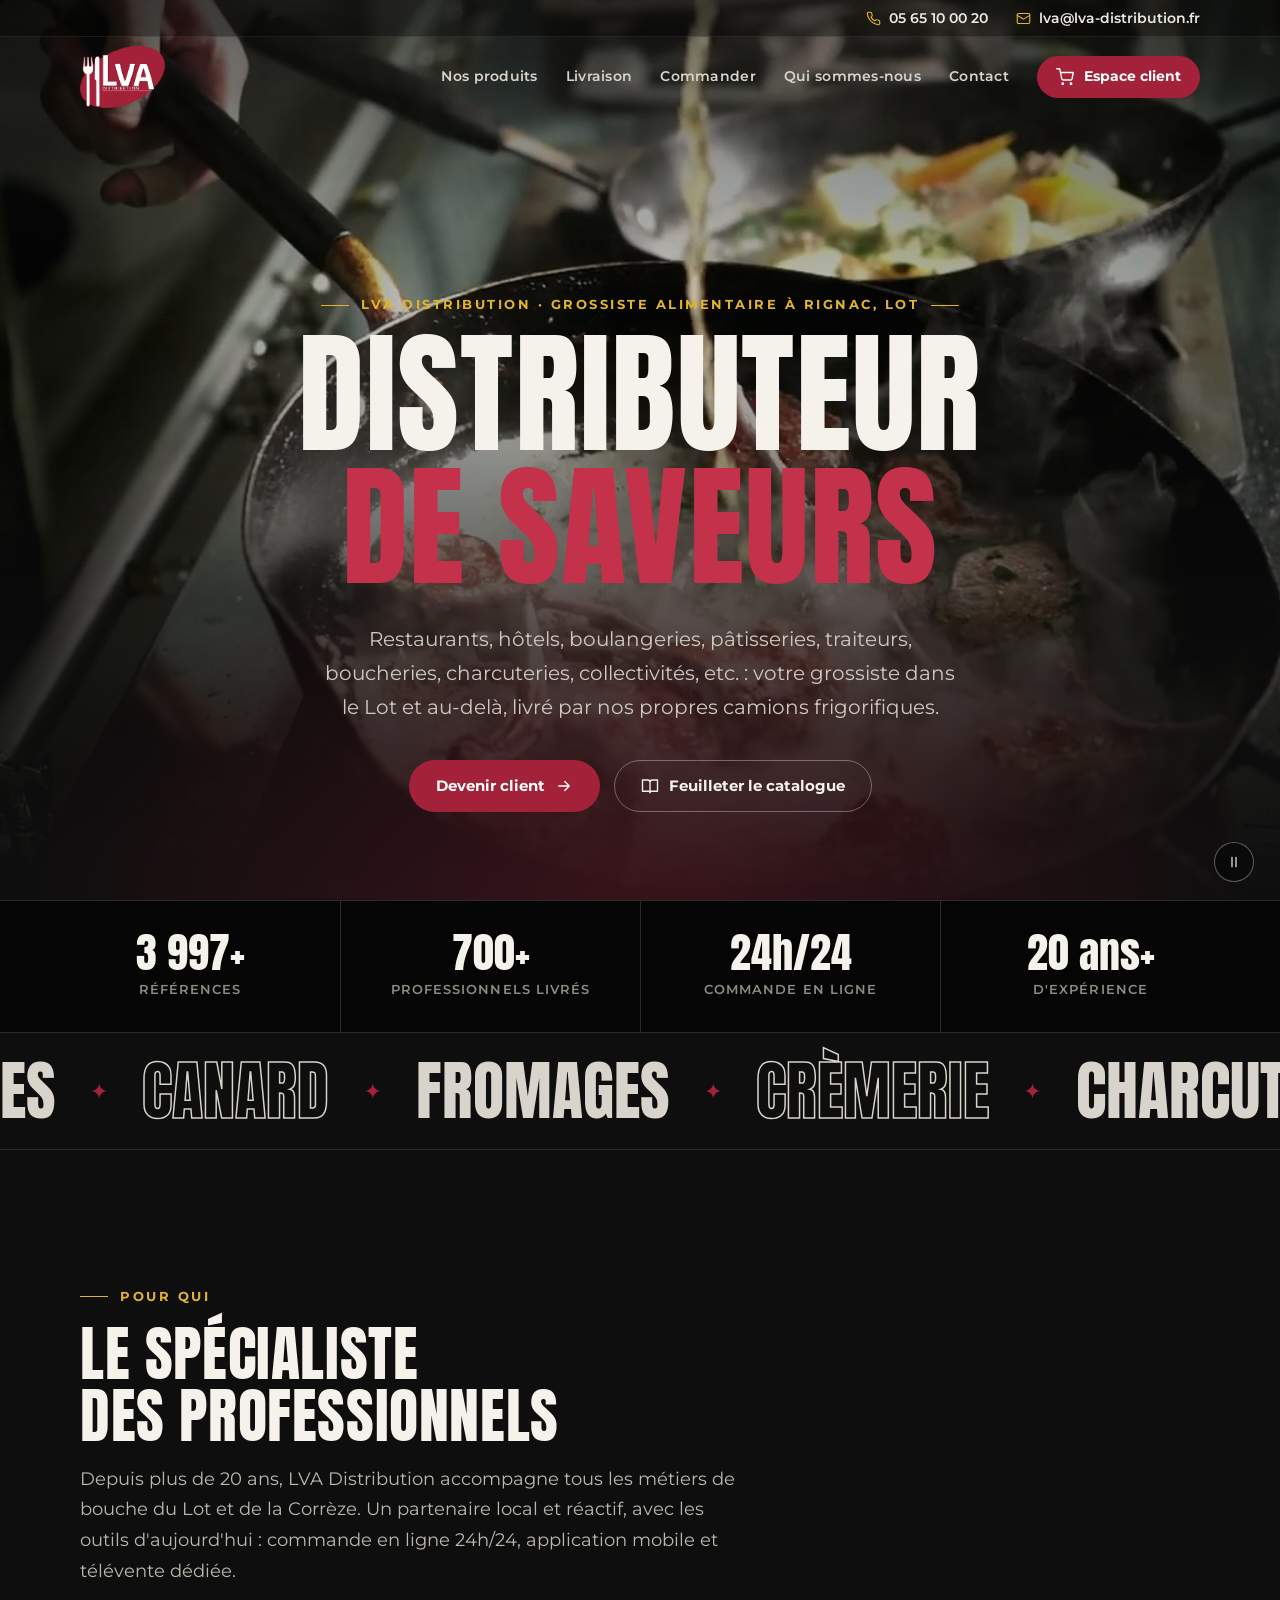
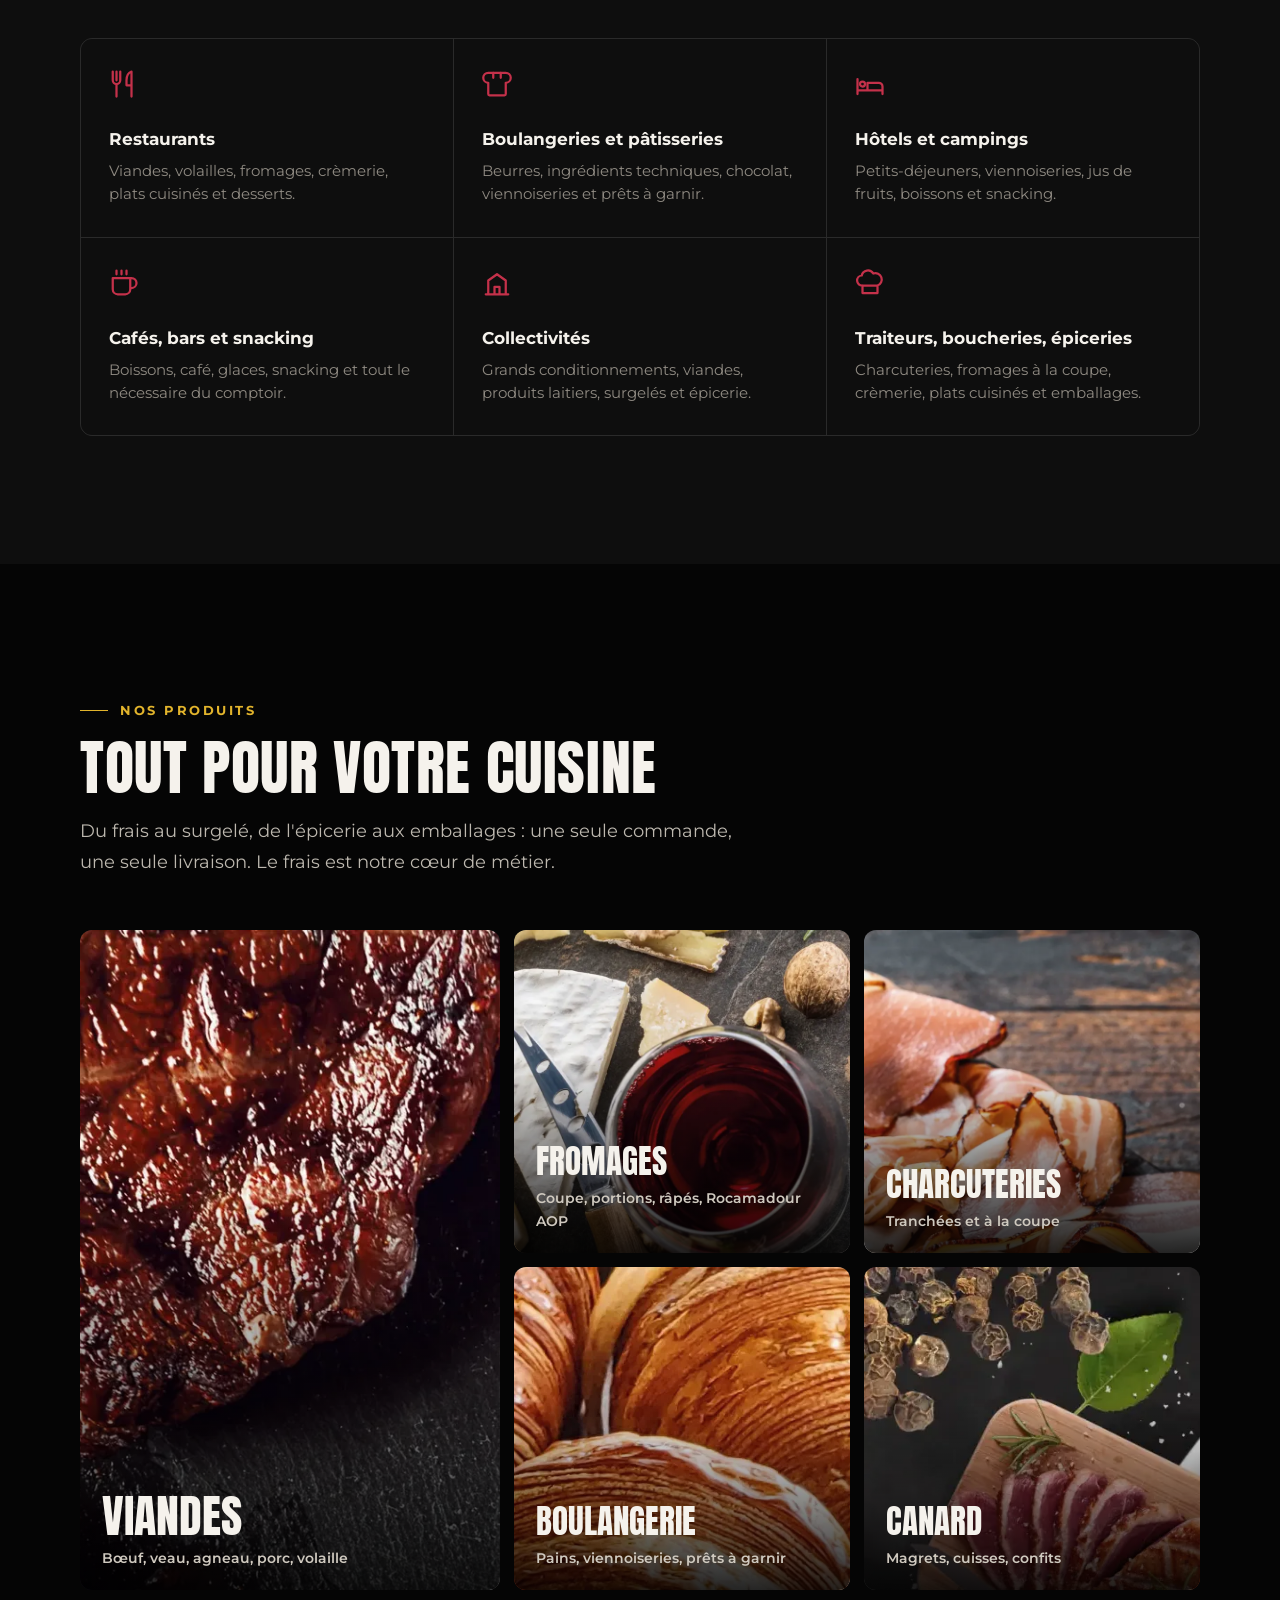
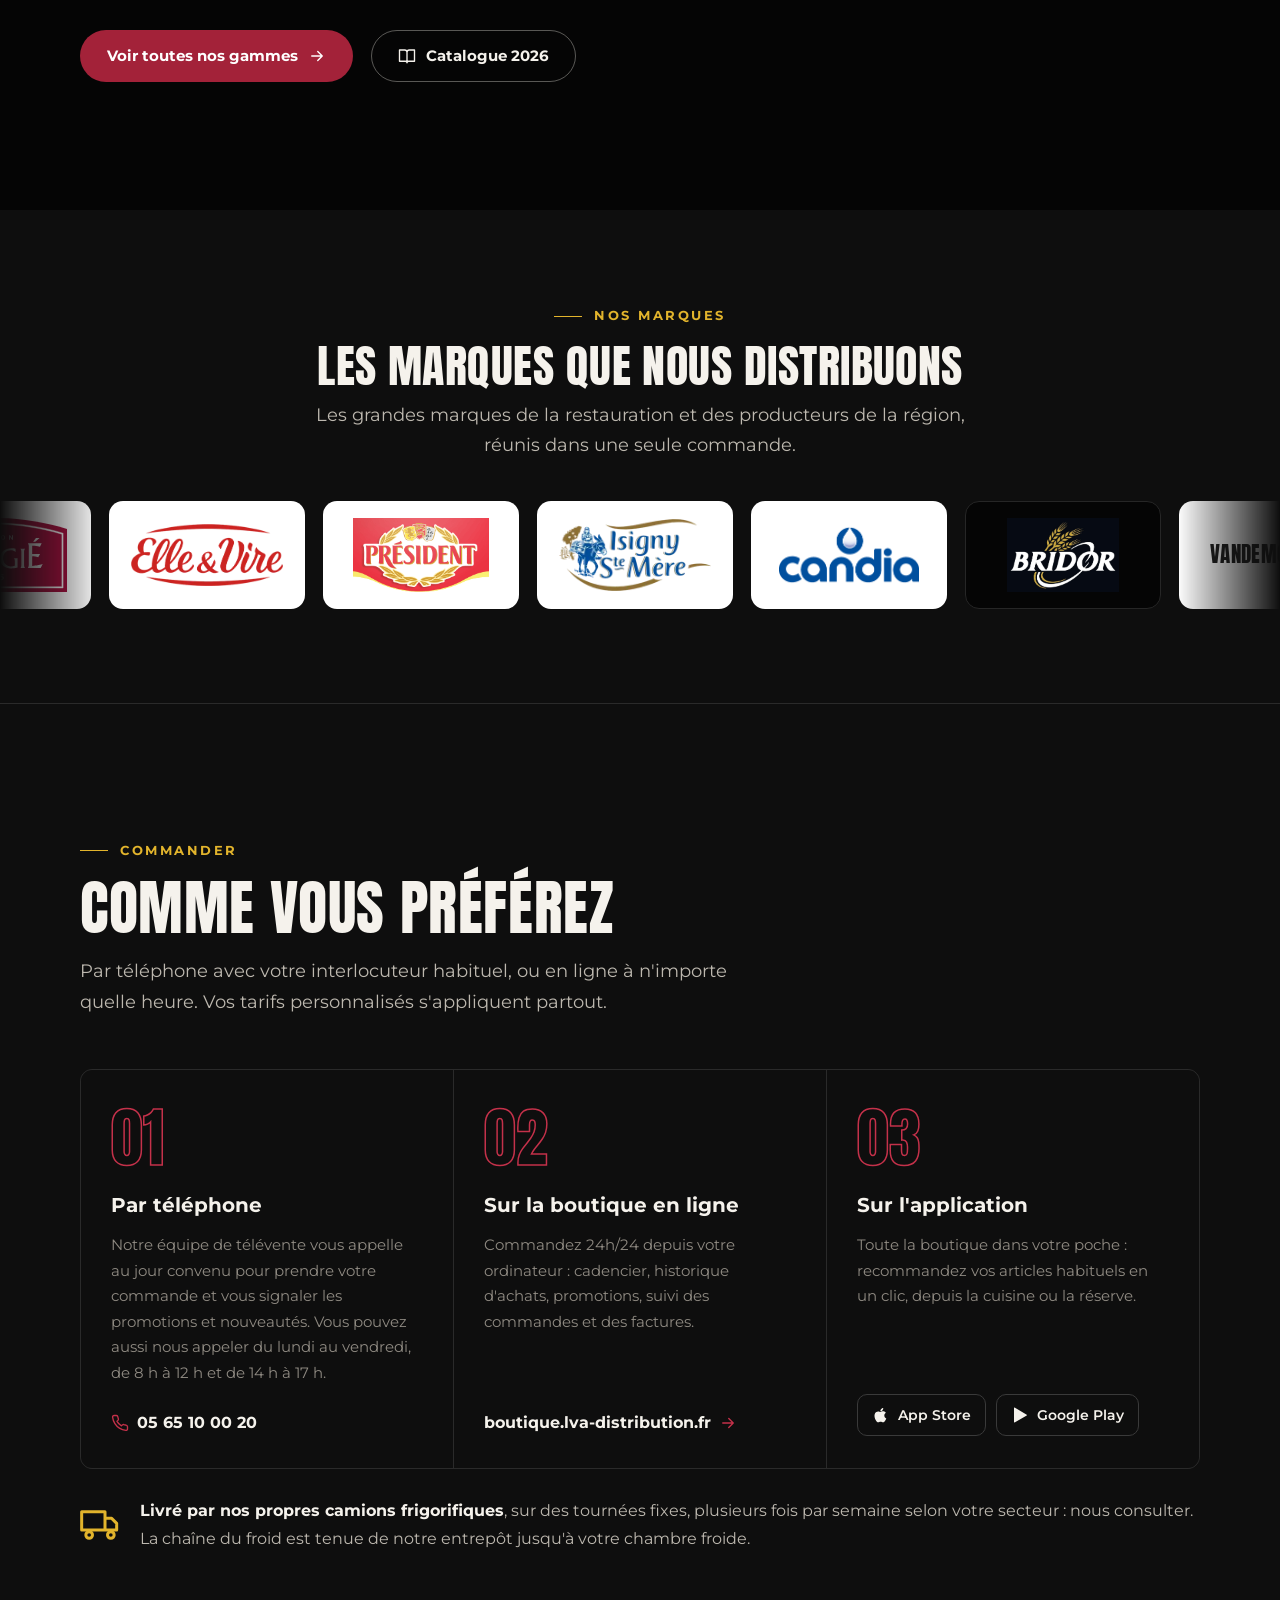
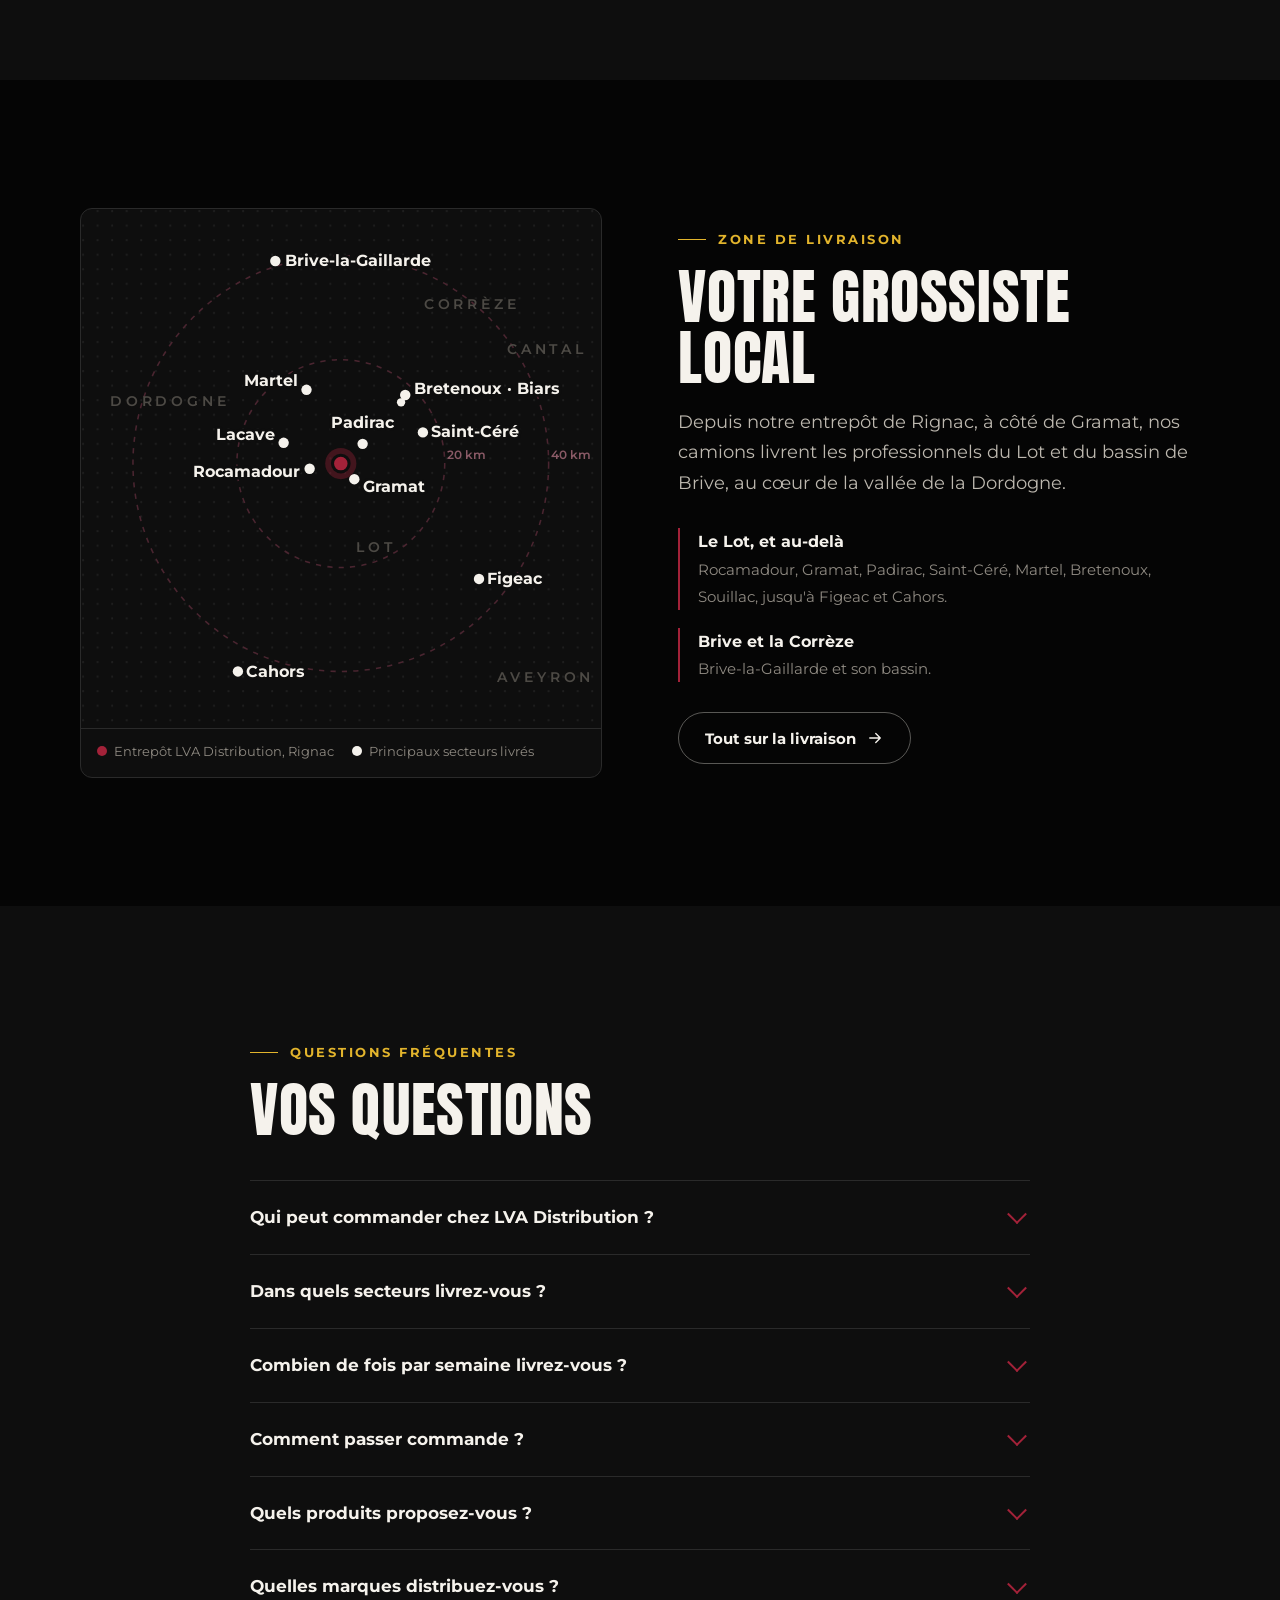
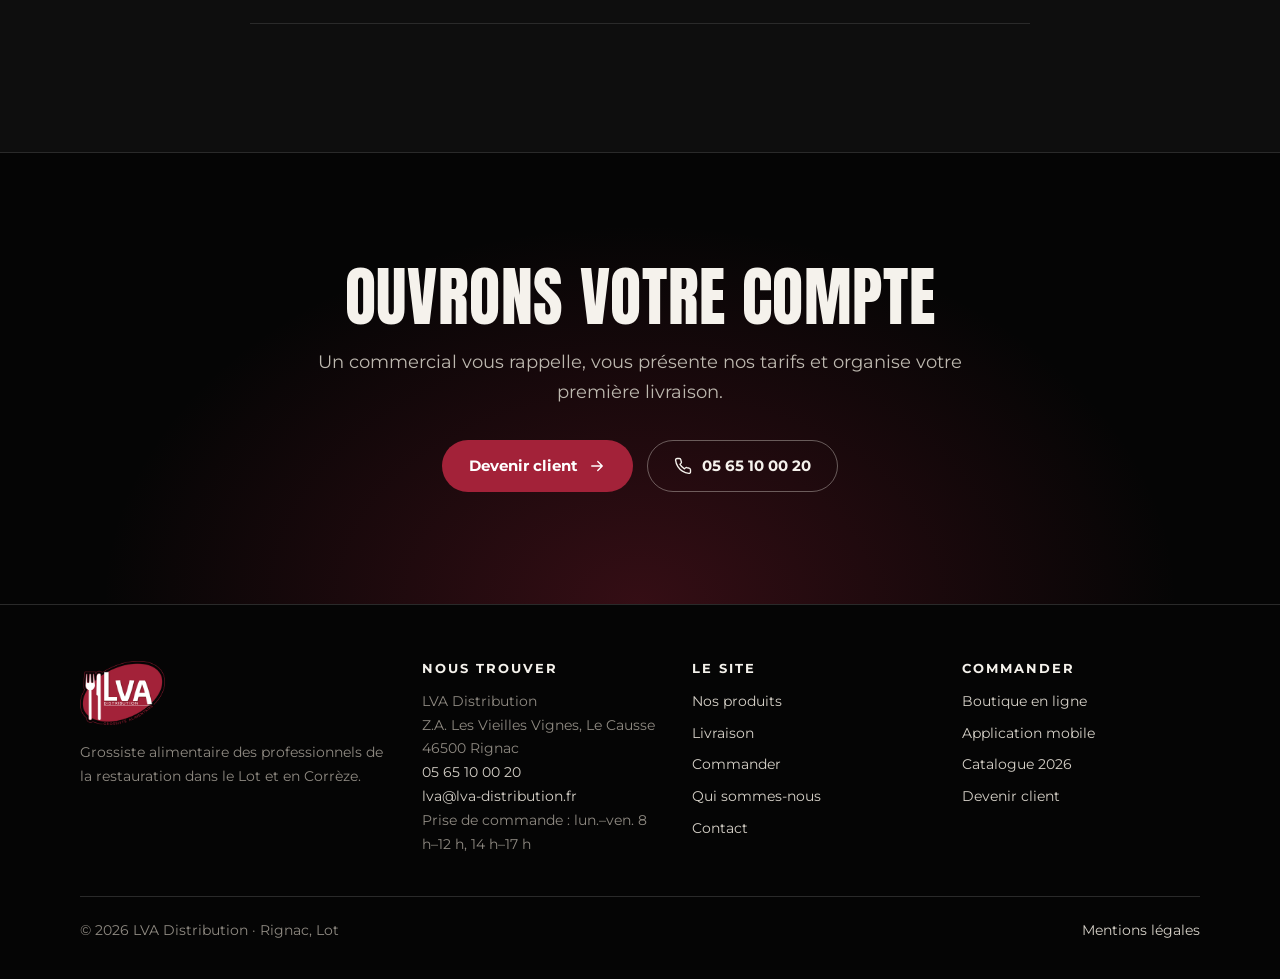
==== docs/index.html @ e6eb5e5c "Photo d'hygiène pour Emballages et hygiène, logo Mallard Ferrière avec le nom écrit - Emballages et " ====
<!doctype html>
<html lang="fr">
<head>
<meta charset="utf-8">
<meta name="viewport" content="width=device-width, initial-scale=1">
<title>LVA Distribution · Grossiste alimentaire Lot et Corrèze</title>
<meta name="description" content="Grossiste alimentaire à Rignac (Lot) : plus de 4 000 références en frais, surgelé et épicerie, livrées en camion frigorifique dans le Lot et en Corrèze.">
<link rel="canonical" href="https://www.lva-distribution.fr/">
<meta name="robots" content="index, follow, max-image-preview:large">
<meta name="theme-color" content="#0e0e0e">
<meta name="geo.region" content="FR-46">
<meta name="geo.placename" content="Rignac">
<meta name="geo.position" content="44.808;1.693">
<meta name="ICBM" content="44.808, 1.693">
<meta property="og:type" content="website">
<meta property="og:site_name" content="LVA Distribution">
<meta property="og:locale" content="fr_FR">
<meta property="og:title" content="LVA Distribution · Grossiste alimentaire Lot et Corrèze">
<meta property="og:description" content="Grossiste alimentaire à Rignac (Lot) : plus de 4 000 références en frais, surgelé et épicerie, livrées en camion frigorifique dans le Lot et en Corrèze.">
<meta property="og:url" content="https://www.lva-distribution.fr/">
<meta property="og:image" content="https://www.lva-distribution.fr/assets/img/partage.jpg">
<meta property="og:image:width" content="1200">
<meta property="og:image:height" content="630">
<meta name="twitter:card" content="summary_large_image">
<link rel="icon" href="assets/img/favicon-32.png" sizes="32x32" type="image/png">
<link rel="apple-touch-icon" href="assets/img/apple-touch-icon.png">
<link rel="preload" href="assets/fonts/anton-latin-400-normal.woff2" as="font" type="font/woff2" crossorigin>
<link rel="preload" href="assets/video/hero-cuisine.jpg?v=caba2e98" as="image" fetchpriority="high">
<link rel="stylesheet" href="assets/site.css?v=4ace9c16">
<script>document.documentElement.classList.add('js')</script>
<script type="application/ld+json">{"@context":"https://schema.org","@graph":[{"@type":["WholesaleStore","Organization"],"@id":"https://www.lva-distribution.fr/#entreprise","name":"LVA Distribution","slogan":"Distributeur de saveurs","description":"Grossiste alimentaire pour les professionnels de la restauration et des métiers de bouche dans le Lot et en Corrèze : plus de 4 000 références en frais, surgelé et épicerie, livrées en camions frigorifiques.","url":"https://www.lva-distribution.fr/","logo":"https://www.lva-distribution.fr/assets/img/logo-lva.png","image":"https://www.lva-distribution.fr/assets/img/partage.jpg","telephone":"+33565100020","openingHoursSpecification":[{"@type":"OpeningHoursSpecification","dayOfWeek":["Monday","Tuesday","Wednesday","Thursday","Friday"],"opens":"08:00","closes":"12:00"},{"@type":"OpeningHoursSpecification","dayOfWeek":["Monday","Tuesday","Wednesday","Thursday","Friday"],"opens":"14:00","closes":"17:00"}],"address":{"@type":"PostalAddress","streetAddress":"Z.A. Les Vieilles Vignes, Le Causse","postalCode":"46500","addressLocality":"Rignac","addressRegion":"Occitanie","addressCountry":"FR"},"geo":{"@type":"GeoCoordinates","latitude":44.808,"longitude":1.693},"areaServed":[{"@type":"City","name":"Rocamadour"},{"@type":"City","name":"Gramat"},{"@type":"City","name":"Padirac"},{"@type":"City","name":"Alvignac"},{"@type":"City","name":"Lacave"},{"@type":"City","name":"Martel"},{"@type":"City","name":"Saint-Céré"},{"@type":"City","name":"Bretenoux"},{"@type":"City","name":"Biars-sur-Cère"},{"@type":"City","name":"Souillac"},{"@type":"City","name":"Figeac"},{"@type":"City","name":"Cahors"},{"@type":"City","name":"Brive-la-Gaillarde"},{"@type":"AdministrativeArea","name":"Lot"},{"@type":"AdministrativeArea","name":"Corrèze"}],"knowsAbout":["Viandes et volailles","Canard","Crèmerie et laits","Fromages","Charcuteries","Boulangerie et viennoiserie","Ingrédients boulangerie-pâtisserie","Matériel de cuisine et de pâtisserie","Plats cuisinés","Légumes et accompagnements","Desserts et glaces","Boissons","Épicerie, huiles et confitures","Emballages et hygiène"],"sameAs":["https://apps.apple.com/fr/app/lva-distribution/id6754167450","https://play.google.com/store/apps/details?id=fr.lva.ecommerce"],"potentialAction":{"@type":"OrderAction","target":"https://boutique.lva-distribution.fr/"},"email":"lva@lva-distribution.fr","vatID":"FR62801124116","taxID":"801124116"},{"@type":"WebSite","@id":"https://www.lva-distribution.fr/#site","url":"https://www.lva-distribution.fr/","name":"LVA Distribution","inLanguage":"fr-FR","publisher":{"@id":"https://www.lva-distribution.fr/#entreprise"}},{"@type":"WebPage","@id":"https://www.lva-distribution.fr/#page","url":"https://www.lva-distribution.fr/","name":"LVA Distribution · Grossiste alimentaire Lot et Corrèze","description":"Grossiste alimentaire à Rignac (Lot) : plus de 4 000 références en frais, surgelé et épicerie, livrées en camion frigorifique dans le Lot et en Corrèze.","inLanguage":"fr-FR","isPartOf":{"@id":"https://www.lva-distribution.fr/#site"},"about":{"@id":"https://www.lva-distribution.fr/#entreprise"},"dateModified":"2026-11-16"},{"@type":"FAQPage","mainEntity":[{"@type":"Question","name":"Qui peut commander chez LVA Distribution ?","acceptedAnswer":{"@type":"Answer","text":"Nous travaillons d'abord pour les professionnels : restaurants, boulangeries et pâtisseries, hôtels et campings, cafés et bars, collectivités, traiteurs, boucheries, charcuteries et épiceries. Les particuliers peuvent aussi commander : appelez-nous. L'ouverture d'un compte se fait sur simple demande, par téléphone au 05 65 10 00 20 ou par le formulaire de contact."}},{"@type":"Question","name":"Dans quels secteurs livrez-vous ?","acceptedAnswer":{"@type":"Answer","text":"Nous livrons depuis notre entrepôt de Rignac, à côté de Gramat : le Lot et au-delà (Rocamadour, Gramat, Padirac, Saint-Céré, Martel, Bretenoux, Biars-sur-Cère, Souillac, Figeac, Cahors…), ainsi que Brive-la-Gaillarde et la Corrèze."}},{"@type":"Question","name":"Combien de fois par semaine livrez-vous ?","acceptedAnswer":{"@type":"Answer","text":"Nous livrons plusieurs fois par semaine, en tournées fixes. Les jours de passage dépendent de votre secteur : nous consulter."}},{"@type":"Question","name":"Comment passer commande ?","acceptedAnswer":{"@type":"Answer","text":"Trois possibilités : par téléphone avec notre équipe de télévente, sur la boutique en ligne boutique.lva-distribution.fr (24h/24), ou sur l'application LVA Distribution (iPhone et Android). Vos tarifs personnalisés s'appliquent partout."}},{"@type":"Question","name":"Quels produits proposez-vous ?","acceptedAnswer":{"@type":"Answer","text":"Plus de 4 000 références : viandes et volailles, canard, crèmerie, fromages, charcuterie, boulangerie et viennoiserie, surgelés, épicerie, boissons, emballages et produits d'hygiène, ainsi que le matériel de cuisine et de pâtisserie."}},{"@type":"Question","name":"Quelles marques distribuez-vous ?","acceptedAnswer":{"@type":"Answer","text":"Nous travaillons notamment avec Rougié, Elle & Vire, Président, Isigny Sainte-Mère, Candia, Debic, Bridor, Vandemoortele, Callebaut, Andros, Jean Floc'h et Louis François, ainsi qu'avec Mallard Ferrière pour le matériel et des producteurs régionaux comme le Rocamadour AOP."}}]}]}</script>
</head>
<body>
<svg width="0" height="0" style="position:absolute" aria-hidden="true">
  <symbol id="i-tel" viewBox="0 0 24 24"><path d="M22 16.9v3a2 2 0 0 1-2.2 2 19.8 19.8 0 0 1-8.6-3.1 19.5 19.5 0 0 1-6-6A19.8 19.8 0 0 1 2.1 4.2 2 2 0 0 1 4.1 2h3a2 2 0 0 1 2 1.7c.1.9.4 1.8.7 2.7a2 2 0 0 1-.5 2.1L8 9.8a16 16 0 0 0 6 6l1.3-1.3a2 2 0 0 1 2.1-.4c.9.3 1.8.6 2.7.7a2 2 0 0 1 1.7 2z"/></symbol>
  <symbol id="i-mail" viewBox="0 0 24 24"><rect x="2" y="4" width="20" height="16" rx="2"/><path d="m22 7-10 6L2 7"/></symbol>
  <symbol id="i-lieu" viewBox="0 0 24 24"><path d="M20 10c0 6-8 12-8 12s-8-6-8-12a8 8 0 0 1 16 0z"/><circle cx="12" cy="10" r="3"/></symbol>
  <symbol id="i-panier" viewBox="0 0 24 24"><circle cx="9" cy="21" r="1"/><circle cx="20" cy="21" r="1"/><path d="M1 1h4l2.7 13.4a2 2 0 0 0 2 1.6h9.7a2 2 0 0 0 2-1.6L23 6H6"/></symbol>
  <symbol id="i-fleche" viewBox="0 0 24 24"><path d="M5 12h14M13 6l6 6-6 6"/></symbol>
  <symbol id="i-livre" viewBox="0 0 24 24"><path d="M2 4h7a3 3 0 0 1 3 3v14a2 2 0 0 0-2-2H2zM22 4h-7a3 3 0 0 0-3 3v14a2 2 0 0 1 2-2h8z"/></symbol>
  <symbol id="i-camion" viewBox="0 0 24 24"><path d="M1 4h14v11H1zM15 8h4l3 3v4h-7z"/><circle cx="5.5" cy="18" r="2"/><circle cx="18.5" cy="18" r="2"/></symbol>
  <symbol id="i-menu" viewBox="0 0 24 24"><path d="M3 6h18M3 12h18M3 18h18"/></symbol>
  <symbol id="i-croix" viewBox="0 0 24 24"><path d="M18 6 6 18M6 6l12 12"/></symbol>
  <symbol id="i-resto" viewBox="0 0 24 24"><path d="M3 2v7a3 3 0 0 0 3 3v10M9 2v7a3 3 0 0 1-3 3M6 2v7M18 22V2c-2.5 1-4 3.5-4 7v4h4"/></symbol>
  <symbol id="i-hotel" viewBox="0 0 24 24"><path d="M2 20V8M22 20v-6a3 3 0 0 0-3-3H10v6M2 17h20"/><circle cx="6" cy="12" r="2"/></symbol>
  <symbol id="i-cafe" viewBox="0 0 24 24"><path d="M17 8h1a4 4 0 0 1 0 8h-1M3 8h14v9a4 4 0 0 1-4 4H7a4 4 0 0 1-4-4zM6 2v3M10 2v3M14 2v3"/></symbol>
  <symbol id="i-pain" viewBox="0 0 24 24"><path d="M5 11a4 4 0 0 1 0-8h14a4 4 0 0 1 0 8v9a1 1 0 0 1-1 1H6a1 1 0 0 1-1-1z"/><path d="M9 3v4M15 3v4"/></symbol>
  <symbol id="i-ecole" viewBox="0 0 24 24"><path d="M3 21h18M5 21V10l7-5 7 5v11M10 21v-6h4v6"/></symbol>
  <symbol id="i-toque" viewBox="0 0 24 24"><path d="M6 14a4 4 0 0 1-.6-8 5 5 0 0 1 9.2-1.6A4 4 0 1 1 18 14M6 14h12v6H6z"/></symbol>
  <symbol id="i-apple" viewBox="0 0 24 24"><path d="M16.4 12.6c0-2.4 2-3.6 2.1-3.6-1.1-1.7-2.9-1.9-3.5-1.9-1.5-.2-2.9.9-3.7.9-.8 0-1.9-.9-3.2-.8-1.6 0-3.1 1-4 2.4-1.7 3-.4 7.3 1.2 9.7.8 1.2 1.8 2.5 3 2.4 1.2 0 1.7-.8 3.2-.8s1.9.8 3.2.8c1.3 0 2.2-1.2 3-2.4.9-1.4 1.3-2.7 1.3-2.8 0 0-2.6-1-2.6-3.9zM14 5.5c.7-.8 1.1-1.9 1-3-1 0-2.1.7-2.8 1.5-.6.7-1.2 1.8-1 2.9 1 .1 2.1-.6 2.8-1.4z"/></symbol>
  <symbol id="i-play" viewBox="0 0 24 24"><path d="M4 2.6v18.8c0 .4.4.7.8.5L21 12.5c.4-.2.4-.8 0-1L4.8 2.1c-.4-.2-.8.1-.8.5z"/></symbol>
</svg>
<a class="masque" href="#contenu">Aller au contenu</a>
<header class="entete" id="entete">
  <div class="contact-haut"><div class="cadre">
    <a href="tel:+33565100020"><svg class="ic"><use href="#i-tel"/></svg>05 65 10 00 20</a>
    <a href="mailto:lva@lva-distribution.fr"><svg class="ic"><use href="#i-mail"/></svg>lva@lva-distribution.fr</a>
  </div></div>
  <div class="cadre barre">
    <a class="marque" href="./" aria-label="LVA Distribution, accueil"><img src="assets/img/logo-lva-entete.png" alt="LVA Distribution, grossiste alimentaire" width="450" height="329"></a>
    <button class="burger" type="button" aria-expanded="false" aria-controls="nav" aria-label="Ouvrir le menu"><svg class="ic"><use href="#i-menu"/></svg></button>
    <nav class="nav" id="nav" aria-label="Menu principal">
      <a href="produits/">Nos produits</a><a href="livraison/">Livraison</a><a href="commander/">Commander</a><a href="qui-sommes-nous/">Qui sommes-nous</a><a href="contact/">Contact</a>
      <div class="nav-mobile">
        <a class="btn btn-rouge" href="https://boutique.lva-distribution.fr/" rel="noopener">Espace client</a>
        <a class="btn btn-ligne" href="tel:+33565100020">05 65 10 00 20</a>
      </div>
    </nav>
    <a class="btn btn-rouge" href="https://boutique.lva-distribution.fr/" rel="noopener"><svg class="ic"><use href="#i-panier"/></svg>Espace client</a>
  </div>
</header>
<main id="contenu">

<section class="une une-video" id="accueil">
  <button class="pause-anim" type="button" aria-pressed="false" aria-label="Mettre en pause la vidéo et les animations"><svg class="ic" viewBox="0 0 24 24"><path d="M9 5v14M15 5v14"/></svg></button>
  <div class="une-film"><video autoplay muted loop playsinline preload="auto" poster="assets/video/hero-cuisine.jpg?v=caba2e98" aria-hidden="true"><source src="assets/video/hero-cuisine-1080.mp4?v=caba2e98" type="video/mp4" media="(min-width: 900px)"><source src="assets/video/hero-cuisine-720.mp4?v=caba2e98" type="video/mp4"></video></div>
  <div class="cadre une-texte">
    <h1 class="titre"><span class="surtitre h1-lieu">LVA Distribution · grossiste alimentaire à Rignac, Lot</span><span class="ligne"><span style="--d:.35s">Distributeur</span></span><span class="ligne rouge"><span style="--d:.5s">de saveurs</span></span></h1>
    <p class="accroche">Restaurants, hôtels, boulangeries, pâtisseries, traiteurs, boucheries, charcuteries, collectivités, etc. : votre grossiste dans le Lot et au-delà, livré par nos propres camions frigorifiques.</p>
    <div class="actions">
      <a class="btn btn-rouge" href="contact/">Devenir client <svg class="ic"><use href="#i-fleche"/></svg></a>
      <a class="btn btn-ligne" href="https://lva-catalogue.lva-distribution.workers.dev/" rel="noopener"><svg class="ic"><use href="#i-livre"/></svg>Feuilleter le catalogue</a>
    </div>
  </div>
</section>
<section class="atouts" aria-label="LVA Distribution en bref">
  <ul class="cadre">
    <li><strong data-compte="4000" data-suffixe="+">4&nbsp;000+</strong><span>références</span></li>
    <li><strong data-compte="700" data-suffixe="+">700+</strong><span>professionnels livrés</span></li>
    <li><strong>24h/24</strong><span>commande en ligne</span></li>
    <li><strong data-compte="20" data-suffixe=" ans+">20 ans+</strong><span>d'expérience</span></li>
  </ul>
</section>
<div class="defile" aria-hidden="true"><div class="defile-piste"><span>Viandes</span><i>✦</i><span class="creux">Canard</span><i>✦</i><span>Fromages</span><i>✦</i><span class="creux">Crèmerie</span><i>✦</i><span>Charcuteries</span><i>✦</i><span class="creux">Boulangerie</span><i>✦</i><span>Surgelés</span><i>✦</i><span class="creux">Épicerie</span><i>✦</i><span>Boissons</span><i>✦</i><span class="creux">Desserts</span><i>✦</i><span>Matériel</span><i>✦</i><span class="creux">Emballages</span><i>✦</i><span>Viandes</span><i>✦</i><span class="creux">Canard</span><i>✦</i><span>Fromages</span><i>✦</i><span class="creux">Crèmerie</span><i>✦</i><span>Charcuteries</span><i>✦</i><span class="creux">Boulangerie</span><i>✦</i><span>Surgelés</span><i>✦</i><span class="creux">Épicerie</span><i>✦</i><span>Boissons</span><i>✦</i><span class="creux">Desserts</span><i>✦</i><span>Matériel</span><i>✦</i><span class="creux">Emballages</span><i>✦</i></div></div>
<section class="section" id="clients">
  <div class="cadre">
    <span class="surtitre">Pour qui</span>
    <h2 class="titre">Le spécialiste<br>des professionnels</h2>
    <p class="chapo">Depuis plus de 20 ans, LVA Distribution accompagne tous les métiers de bouche du Lot et de la Corrèze. Un partenaire local et réactif, avec les outils d'aujourd'hui : commande en ligne 24h/24, application mobile et télévente dédiée.</p>
    <div class="publics"><div class="public"><svg class="ic"><use href="#i-resto"/></svg><h3>Restaurants</h3><p>Viandes, volailles, fromages, crèmerie, plats cuisinés et desserts.</p></div><div class="public"><svg class="ic"><use href="#i-pain"/></svg><h3>Boulangeries et pâtisseries</h3><p>Beurres, ingrédients techniques, chocolat, viennoiseries et prêts à garnir.</p></div><div class="public"><svg class="ic"><use href="#i-hotel"/></svg><h3>Hôtels et campings</h3><p>Petits-déjeuners, viennoiseries, jus de fruits, boissons et snacking.</p></div><div class="public"><svg class="ic"><use href="#i-cafe"/></svg><h3>Cafés, bars et snacking</h3><p>Boissons, café, glaces, snacking et tout le nécessaire du comptoir.</p></div><div class="public"><svg class="ic"><use href="#i-ecole"/></svg><h3>Collectivités</h3><p>Grands conditionnements, viandes, produits laitiers, surgelés et épicerie.</p></div><div class="public"><svg class="ic"><use href="#i-toque"/></svg><h3>Traiteurs, boucheries, épiceries</h3><p>Charcuteries, fromages à la coupe, crèmerie, plats cuisinés et emballages.</p></div></div>
  </div>
</section>
<section class="section section-fonce" id="produits">
  <div class="cadre">
    <span class="surtitre">Nos produits</span>
    <h2 class="titre">Tout pour votre cuisine</h2>
    <p class="chapo">Du frais au surgelé, de l'épicerie aux emballages : une seule commande, une seule livraison. Le frais est notre cœur de métier.</p>
    <div class="mosaique">
      <figure class="tuile"><img src="assets/img/viandes.webp" alt="Pièces de bœuf grillées sur une ardoise" loading="lazy" width="700" height="700"><figcaption><b>Viandes</b><span>Bœuf, veau, agneau, porc, volaille</span></figcaption></figure>
      <figure class="tuile"><img src="assets/img/fromages.webp" alt="Plateau de fromages et verre de vin rouge" loading="lazy" width="700" height="700"><figcaption><b>Fromages</b><span>Coupe, portions, râpés, Rocamadour AOP</span></figcaption></figure>
      <figure class="tuile"><img src="assets/img/charcuteries.webp" alt="Tranches de jambon et de lard sur une planche" loading="lazy" width="700" height="700"><figcaption><b>Charcuteries</b><span>Tranchées et à la coupe</span></figcaption></figure>
      <figure class="tuile"><img src="assets/img/boulangerie.webp" alt="Croissants dorés sur une plaque" loading="lazy" width="540" height="465"><figcaption><b>Boulangerie</b><span>Pains, viennoiseries, prêts à garnir</span></figcaption></figure>
      <figure class="tuile"><img src="assets/img/bandeau-droite.webp" alt="Magret de canard tranché et grains de poivre" loading="lazy" width="378" height="1350" style="object-position:50% 70%"><figcaption><b>Canard</b><span>Magrets, cuisses, confits</span></figcaption></figure>
    </div>
    <div class="pied-section">
      <a class="btn btn-rouge" href="produits/">Voir toutes nos gammes <svg class="ic"><use href="#i-fleche"/></svg></a>
      <a class="btn btn-ligne" href="https://lva-catalogue.lva-distribution.workers.dev/" rel="noopener"><svg class="ic"><use href="#i-livre"/></svg>Catalogue 2026</a>
    </div>
  </div>
</section>
<section class="marques" aria-labelledby="titre-marques">
  <div class="cadre tete"><span class="surtitre">Nos marques</span><h2 class="titre" id="titre-marques">Les marques que nous distribuons</h2>
  <p class="chapo">Les grandes marques de la restauration et des producteurs de la région, réunis dans une seule commande.</p></div>
  <div class="marques-fenetre"><div class="marques-piste"><div class="logo-marque"><img src="assets/img/marques/rougie.svg" alt="Rougié" loading="lazy" width="192" height="96"></div><div class="logo-marque"><img src="assets/img/marques/elle-et-vire.webp" alt="Elle &amp; Vire" loading="lazy" width="395" height="160"></div><div class="logo-marque"><img src="assets/img/marques/president.png" alt="Président" loading="lazy" width="210" height="115"></div><div class="logo-marque"><img src="assets/img/marques/isigny-sainte-mere.webp" alt="Isigny Sainte-Mère" loading="lazy" width="336" height="160"></div><div class="logo-marque"><img src="assets/img/marques/candia.png" alt="Candia" loading="lazy" width="285" height="150"></div><div class="logo-marque sombre"><img src="assets/img/marques/bridor.jpg" alt="Bridor" loading="lazy" width="1337" height="882"></div><div class="logo-marque"><span class="mot">Vandemoortele</span></div><div class="logo-marque"><span class="mot">Debic</span></div><div class="logo-marque"><img src="assets/img/marques/callebaut.svg" alt="Callebaut" loading="lazy" width="110" height="56"></div><div class="logo-marque"><img src="assets/img/marques/andros.png" alt="Andros" loading="lazy" width="120" height="120"></div><div class="logo-marque"><img src="assets/img/marques/jean-floch.webp" alt="Jean Floc&#x27;h" loading="lazy" width="225" height="160"></div><div class="logo-marque"><span class="mot">Louis François</span></div><div class="logo-marque large"><img src="assets/img/marques/mallard-ferriere.png" alt="Mallard Ferrière" loading="lazy" width="700" height="63"></div><div class="logo-marque" aria-hidden="true"><img src="assets/img/marques/rougie.svg" alt="" loading="lazy" width="192" height="96"></div><div class="logo-marque" aria-hidden="true"><img src="assets/img/marques/elle-et-vire.webp" alt="" loading="lazy" width="395" height="160"></div><div class="logo-marque" aria-hidden="true"><img src="assets/img/marques/president.png" alt="" loading="lazy" width="210" height="115"></div><div class="logo-marque" aria-hidden="true"><img src="assets/img/marques/isigny-sainte-mere.webp" alt="" loading="lazy" width="336" height="160"></div><div class="logo-marque" aria-hidden="true"><img src="assets/img/marques/candia.png" alt="" loading="lazy" width="285" height="150"></div><div class="logo-marque sombre" aria-hidden="true"><img src="assets/img/marques/bridor.jpg" alt="" loading="lazy" width="1337" height="882"></div><div class="logo-marque" aria-hidden="true"><span class="mot">Vandemoortele</span></div><div class="logo-marque" aria-hidden="true"><span class="mot">Debic</span></div><div class="logo-marque" aria-hidden="true"><img src="assets/img/marques/callebaut.svg" alt="" loading="lazy" width="110" height="56"></div><div class="logo-marque" aria-hidden="true"><img src="assets/img/marques/andros.png" alt="" loading="lazy" width="120" height="120"></div><div class="logo-marque" aria-hidden="true"><img src="assets/img/marques/jean-floch.webp" alt="" loading="lazy" width="225" height="160"></div><div class="logo-marque" aria-hidden="true"><span class="mot">Louis François</span></div><div class="logo-marque large" aria-hidden="true"><img src="assets/img/marques/mallard-ferriere.png" alt="" loading="lazy" width="700" height="63"></div></div></div>
</section>
<section class="section" id="commander">
  <div class="cadre">
    <span class="surtitre">Commander</span>
    <h2 class="titre">Comme vous préférez</h2>
    <p class="chapo">Par téléphone avec votre interlocuteur habituel, ou en ligne à n'importe quelle heure. Vos tarifs personnalisés s'appliquent partout.</p>
    <div class="canaux">
  <article class="canal"><span class="num">01</span><h3>Par téléphone</h3><p>Notre équipe de télévente vous appelle au jour convenu pour prendre votre commande et vous signaler les promotions et nouveautés. Vous pouvez aussi nous appeler du lundi au vendredi, de 8 h à 12 h et de 14 h à 17 h.</p><a class="lien" href="tel:+33565100020"><svg class="ic"><use href="#i-tel"/></svg>05 65 10 00 20</a></article>
  <article class="canal"><span class="num">02</span><h3>Sur la boutique en ligne</h3><p>Commandez 24h/24 depuis votre ordinateur : cadencier, historique d'achats, promotions, suivi des commandes et des factures.</p><a class="lien" href="https://boutique.lva-distribution.fr/" rel="noopener">boutique.lva-distribution.fr <svg class="ic"><use href="#i-fleche"/></svg></a></article>
  <article class="canal"><span class="num">03</span><h3>Sur l'application</h3><p>Toute la boutique dans votre poche : recommandez vos articles habituels en un clic, depuis la cuisine ou la réserve.</p><div class="stores"><a href="https://apps.apple.com/fr/app/lva-distribution/id6754167450" rel="noopener"><svg><use href="#i-apple"/></svg>App Store</a><a href="https://play.google.com/store/apps/details?id=fr.lva.ecommerce" rel="noopener"><svg><use href="#i-play"/></svg>Google Play</a></div></article>
</div>
    <p class="livraison"><svg class="ic"><use href="#i-camion"/></svg><span><b>Livré par nos propres camions frigorifiques</b>, sur des tournées fixes, plusieurs fois par semaine selon votre secteur : nous consulter. La chaîne du froid est tenue de notre entrepôt jusqu'à votre chambre froide.</span></p>
  </div>
</section>
<section class="section section-fonce" id="zone">
  <div class="cadre zone-grille">
    <figure class="carte">
  <svg viewBox="0 0 500 500" role="img" aria-labelledby="carte-titre">
    <title id="carte-titre">Carte des principaux secteurs livrés autour de l'entrepôt LVA Distribution de Rignac : Rocamadour, Gramat, Padirac, Lacave, Martel, Saint-Céré, Bretenoux, Biars-sur-Cère, Figeac, Cahors, Brive-la-Gaillarde</title>
    <defs><pattern id="points" width="14" height="14" patternUnits="userSpaceOnUse"><circle cx="2" cy="2" r="1" fill="#1f1f1f"/></pattern></defs>
    <rect width="500" height="500" fill="url(#points)"/>
    <circle cx="250" cy="245" r="200" class="anneau"/><circle cx="250" cy="245" r="100" class="anneau"/>
    <text class="km" x="352" y="241">20 km</text><text class="km" x="452" y="241">40 km</text>
    <text class="dep" x="330" y="96">CORRÈZE</text><text class="dep" x="28" y="190">DORDOGNE</text><text class="dep" x="410" y="140">CANTAL</text><text class="dep" x="265" y="330">LOT</text><text class="dep" x="400" y="455">AVEYRON</text>
    <g class="ville"><circle cx="187" cy="50" r="5"/><text x="196" y="55" text-anchor="start">Brive-la-Gaillarde</text><circle cx="217" cy="174" r="5"/><text x="209" y="170" text-anchor="end">Martel</text><circle cx="312" cy="179" r="5"/><text x="320" y="178" text-anchor="start">Bretenoux · Biars</text><circle cx="329" cy="215" r="5"/><text x="337" y="219" text-anchor="start">Saint-Céré</text><circle cx="271" cy="226" r="5"/><text x="271" y="211" text-anchor="middle">Padirac</text><circle cx="195" cy="225" r="5"/><text x="187" y="222" text-anchor="end">Lacave</text><circle cx="220" cy="250" r="5"/><text x="211" y="258" text-anchor="end">Rocamadour</text><circle cx="263" cy="260" r="5"/><text x="271" y="272" text-anchor="start">Gramat</text><circle cx="383" cy="356" r="5"/><text x="391" y="361" text-anchor="start">Figeac</text><circle cx="151" cy="445" r="5"/><text x="159" y="450" text-anchor="start">Cahors</text><circle cx="308" cy="186" r="4"/></g>
    <circle cx="250" cy="245" r="15" class="halo"/><circle cx="250" cy="245" r="8" class="entrepot"/>
  </svg>
  <figcaption class="legende"><span><i style="background:var(--rouge)"></i>Entrepôt LVA Distribution, Rignac</span><span><i style="background:var(--blanc)"></i>Principaux secteurs livrés</span></figcaption>
</figure>
    <div>
      <span class="surtitre">Zone de livraison</span>
      <h2 class="titre">Votre grossiste local</h2>
      <p class="chapo">Depuis notre entrepôt de Rignac, à côté de Gramat, nos camions livrent les professionnels du Lot et du bassin de Brive, au cœur de la vallée de la Dordogne.</p>
      <ul class="zones-liste">
        <li><b>Le Lot, et au-delà</b><span>Rocamadour, Gramat, Padirac, Saint-Céré, Martel, Bretenoux, Souillac, jusqu'à Figeac et Cahors.</span></li>
        <li><b>Brive et la Corrèze</b><span>Brive-la-Gaillarde et son bassin.</span></li>
      </ul>
      <p style="margin-top:30px"><a class="btn btn-ligne" href="livraison/">Tout sur la livraison <svg class="ic"><use href="#i-fleche"/></svg></a></p>
    </div>
  </div>
</section>
<section class="section" id="questions">
  <div class="cadre etroit">
    <span class="surtitre">Questions fréquentes</span>
    <h2 class="titre">Vos questions</h2>
    <div class="faq"><details><summary>Qui peut commander chez LVA Distribution ?</summary><div class="reponse"><p>Nous travaillons d&#x27;abord pour les professionnels : restaurants, boulangeries et pâtisseries, hôtels et campings, cafés et bars, collectivités, traiteurs, boucheries, charcuteries et épiceries. Les particuliers peuvent aussi commander : appelez-nous. L&#x27;ouverture d&#x27;un compte se fait sur simple demande, par téléphone au 05 65 10 00 20 ou par le formulaire de contact.</p></div></details><details><summary>Dans quels secteurs livrez-vous ?</summary><div class="reponse"><p>Nous livrons depuis notre entrepôt de Rignac, à côté de Gramat : le Lot et au-delà (Rocamadour, Gramat, Padirac, Saint-Céré, Martel, Bretenoux, Biars-sur-Cère, Souillac, Figeac, Cahors…), ainsi que Brive-la-Gaillarde et la Corrèze.</p></div></details><details><summary>Combien de fois par semaine livrez-vous ?</summary><div class="reponse"><p>Nous livrons plusieurs fois par semaine, en tournées fixes. Les jours de passage dépendent de votre secteur : nous consulter.</p></div></details><details><summary>Comment passer commande ?</summary><div class="reponse"><p>Trois possibilités : par téléphone avec notre équipe de télévente, sur la boutique en ligne boutique.lva-distribution.fr (24h/24), ou sur l&#x27;application LVA Distribution (iPhone et Android). Vos tarifs personnalisés s&#x27;appliquent partout.</p></div></details><details><summary>Quels produits proposez-vous ?</summary><div class="reponse"><p>Plus de 4 000 références : viandes et volailles, canard, crèmerie, fromages, charcuterie, boulangerie et viennoiserie, surgelés, épicerie, boissons, emballages et produits d&#x27;hygiène, ainsi que le matériel de cuisine et de pâtisserie.</p></div></details><details><summary>Quelles marques distribuez-vous ?</summary><div class="reponse"><p>Nous travaillons notamment avec Rougié, Elle &amp; Vire, Président, Isigny Sainte-Mère, Candia, Debic, Bridor, Vandemoortele, Callebaut, Andros, Jean Floc&#x27;h et Louis François, ainsi qu&#x27;avec Mallard Ferrière pour le matériel et des producteurs régionaux comme le Rocamadour AOP.</p></div></details></div>
  </div>
</section>
<section class="appel"><div class="cadre"><h2 class="titre">Ouvrons votre compte</h2><p class="chapo">Un commercial vous rappelle, vous présente nos tarifs et organise votre première livraison.</p>
<div class="actions"><a class="btn btn-rouge" href="contact/">Devenir client <svg class="ic"><use href="#i-fleche"/></svg></a><a class="btn btn-ligne" href="tel:+33565100020"><svg class="ic"><use href="#i-tel"/></svg>05 65 10 00 20</a></div></div></section>

</main>
<footer class="pied">
  <div class="cadre">
    <div class="pied-grille">
      <div>
        <a href="./"><img src="assets/img/logo-lva.png" alt="LVA Distribution" width="480" height="363" loading="lazy"></a>
        <p>Grossiste alimentaire des professionnels de la restauration dans le Lot et en Corrèze.</p>
      </div>
      <div>
        <h2>Nous trouver</h2>
        <address>LVA Distribution<br>Z.A. Les Vieilles Vignes, Le Causse<br>46500 Rignac<br><a href="tel:+33565100020">05 65 10 00 20</a><br><a href="mailto:lva@lva-distribution.fr">lva@lva-distribution.fr</a><br>Prise de commande : lun.–ven. 8 h–12 h, 14 h–17 h</address>
      </div>
      <div>
        <h2>Le site</h2>
        <ul><li><a href="produits/">Nos produits</a></li><li><a href="livraison/">Livraison</a></li><li><a href="commander/">Commander</a></li><li><a href="qui-sommes-nous/">Qui sommes-nous</a></li><li><a href="contact/">Contact</a></li></ul>
      </div>
      <div>
        <h2>Commander</h2>
        <ul><li><a href="https://boutique.lva-distribution.fr/" rel="noopener">Boutique en ligne</a></li><li><a href="https://onelink.to/w3tu83" rel="noopener">Application mobile</a></li><li><a href="https://lva-catalogue.lva-distribution.workers.dev/" rel="noopener">Catalogue 2026</a></li><li><a href="contact/">Devenir client</a></li></ul>
      </div>
    </div>
    <div class="bas">
      <span>© <span id="annee">2026</span> LVA Distribution · Rignac, Lot</span>
      <a href="mentions-legales/">Mentions légales</a>
    </div>
  </div>
</footer>
<script src="assets/site.js?v=4ace9c16" defer></script>
</body>
</html>
---- docs/assets/site.css ----
@font-face { font-family: Anton; src: url(fonts/anton-latin-400-normal.woff2) format("woff2"); font-display: swap; }
@font-face { font-family: Montserrat; font-weight: 400; src: url(fonts/montserrat-latin-400-normal.woff2) format("woff2"); font-display: swap; }
@font-face { font-family: Montserrat; font-weight: 600; src: url(fonts/montserrat-latin-600-normal.woff2) format("woff2"); font-display: swap; }
@font-face { font-family: Montserrat; font-weight: 700; src: url(fonts/montserrat-latin-700-normal.woff2) format("woff2"); font-display: swap; }

:root {
  --noir: #0e0e0e;
  --noir-pur: #050505;
  --carte: #161616;
  --carte-2: #1d1d1d;
  --trait: #2a2a2a;
  --blanc: #f5f2ec;
  --texte: #bdb8af;
  --doux: #8f8a82;
  --rouge: #a32239;
  --rouge-fonce: #861b2e;
  --rouge-texte: #c4314a;   /* rouge pour le texte et les icônes sur fond noir (contraste suffisant) */
  --or: #e2b42c;
  --large: 1200px;
  --gouttiere: clamp(16px, 4vw, 40px);
  --rayon: 12px;
  --spot: rgba(163,34,57,.22);
}

* { box-sizing: border-box; }
html { -webkit-text-size-adjust: 100%; scroll-behavior: smooth; scroll-padding-top: 120px; background: var(--noir); }
body { margin: 0; background: var(--noir); color: var(--texte); font: 400 16px/1.7 Montserrat, "Segoe UI", system-ui, sans-serif; overflow-x: hidden; }
img { max-width: 100%; height: auto; display: block; }
a { color: inherit; }
h1, h2, h3 { margin: 0; font-weight: 400; color: var(--blanc); }
p { margin: 0; }
p + p { margin-top: 1em; }
strong, b { color: var(--blanc); font-weight: 700; }
::selection { background: var(--rouge); color: #fff; }
:focus-visible { outline: 2px solid var(--or); outline-offset: 3px; border-radius: 4px; }
.masque { position: absolute; width: 1px; height: 1px; overflow: hidden; clip-path: inset(50%); white-space: nowrap; }
.cadre { width: 100%; max-width: var(--large); margin: 0 auto; padding: 0 var(--gouttiere); }
.etroit { max-width: 860px; }
.titre { font-family: Anton, Impact, sans-serif; text-transform: uppercase; letter-spacing: .01em; line-height: 1.02; }
.surtitre { display: inline-flex; align-items: center; gap: 12px; font-weight: 700; font-size: 12.5px; letter-spacing: .2em; text-transform: uppercase; color: var(--or); margin-bottom: 16px; }
.surtitre::before { content: ""; width: 28px; height: 1px; background: currentColor; }
.section { padding: clamp(52px, 10vw, 128px) 0; }
.section-fonce { background: var(--noir-pur); }
.section h2 { font-size: clamp(36px, 5.4vw, 60px); margin-bottom: 18px; }
.chapo { font-size: clamp(16px, 1.6vw, 18px); max-width: 660px; }
svg.ic { fill: none; stroke: currentColor; stroke-width: 1.8; stroke-linecap: round; stroke-linejoin: round; }

/* Boutons */
.btn { display: inline-flex; align-items: center; justify-content: center; gap: 10px; min-height: 52px; padding: 0 26px; border-radius: 999px; border: 1.5px solid transparent; font-weight: 700; font-size: 15px; text-decoration: none; cursor: pointer; transition: background .2s, color .2s, border-color .2s; }
.btn svg { width: 18px; height: 18px; flex: none; transition: transform .25s; }
.btn:hover svg { transform: translateX(4px); }
.btn-rouge { background: var(--rouge); color: #fff; }
.btn-rouge:hover { background: var(--rouge-fonce); }
.btn-ligne { border-color: rgba(245,242,236,.35); color: var(--blanc); }
.btn-ligne:hover { border-color: var(--blanc); background: rgba(255,255,255,.06); }
.actions { display: flex; gap: 14px; flex-wrap: wrap; }

/* En-tête */
.entete { position: fixed; top: 0; left: 0; right: 0; z-index: 50; color: var(--blanc); transition: background .3s, border-color .3s; border-bottom: 1px solid transparent; }
.entete.plein, .entete.toujours { background: rgba(8,8,8,.94); backdrop-filter: blur(10px); -webkit-backdrop-filter: blur(10px); border-bottom-color: var(--trait); }
.contact-haut { border-bottom: 1px solid rgba(255,255,255,.08); font-size: 13.5px; background: rgba(0,0,0,.35); }
.contact-haut .cadre { display: flex; height: 36px; gap: 28px; align-items: center; justify-content: flex-end; }
.contact-haut a { display: inline-flex; align-items: center; gap: 8px; text-decoration: none; font-weight: 600; color: #ece8e1; white-space: nowrap; }
.contact-haut a:hover { color: var(--or); }
.contact-haut svg { width: 15px; height: 15px; color: var(--or); }
.barre { display: flex; align-items: center; gap: 28px; height: 80px; }
.marque { display: flex; align-items: center; flex: none; }
.marque img { height: 62px; width: auto; }
.nav { display: flex; gap: 28px; margin-left: auto; }
.nav a { text-decoration: none; font-weight: 600; font-size: 14px; letter-spacing: .02em; color: #d9d4cb; padding: 6px 0; position: relative; }
.nav a::after { content: ""; position: absolute; left: 0; right: 0; bottom: 0; height: 1.5px; background: var(--rouge); transform: scaleX(0); transition: transform .25s; }
.nav a:hover, .nav a[aria-current="page"] { color: #fff; }
.nav a:hover::after, .nav a[aria-current="page"]::after { transform: scaleX(1); }
.barre > .btn { min-height: 42px; padding: 0 18px; font-size: 14px; }
.burger { display: none; margin-left: auto; width: 46px; height: 46px; border: 0; background: none; color: #fff; cursor: pointer; border-radius: 10px; }
.burger svg { width: 26px; height: 26px; margin: auto; }
.nav-mobile { display: none; gap: 12px; flex-wrap: wrap; padding-top: 18px; }
@media (max-width: 1040px) {
  .nav, .barre > .btn { display: none; }
  .burger { display: grid; }
  .entete.ouvert { background: var(--noir-pur); }
  .entete.ouvert .nav { display: flex; flex-direction: column; gap: 0; position: absolute; top: 100%; left: 0; right: 0; background: var(--noir-pur); padding: 8px var(--gouttiere) 26px; border-bottom: 1px solid var(--trait); }
  .entete.ouvert .nav a { padding: 15px 0; font-size: 17px; border-bottom: 1px solid var(--trait); }
  .entete.ouvert .nav a::after { display: none; }
  .entete.ouvert .nav .nav-mobile { display: flex; }
  .entete .nav-mobile a.btn { border-bottom: 1.5px solid transparent; padding: 0 22px; font-size: 15px; }
  .entete .nav-mobile a.btn-ligne { border-color: rgba(245,242,236,.35); }
}
@media (max-width: 600px) { .contact-haut .cadre { justify-content: center; gap: 18px; } .contact-haut { font-size: 12.5px; } }

/* Accueil */
.une { position: relative; background: var(--noir); overflow: hidden; isolation: isolate; }
.une-photo { position: relative; max-width: 1600px; margin: 0 auto; z-index: -1; will-change: transform;
  -webkit-mask-image: linear-gradient(180deg, #000 55%, transparent 100%), linear-gradient(90deg, transparent 0, #000 12%, #000 88%, transparent 100%);
  -webkit-mask-composite: source-in; mask-image: linear-gradient(180deg, #000 55%, transparent 100%), linear-gradient(90deg, transparent 0, #000 12%, #000 88%, transparent 100%); mask-composite: intersect; }
.une-photo img { width: 100%; height: clamp(420px, 62vw, 820px); object-fit: cover; object-position: 50% 30%; }
.une-texte { margin-top: clamp(-260px, -16vw, -120px); text-align: center; padding-bottom: clamp(56px, 7vw, 88px); }
.une h1 { font-size: clamp(54px, 10.5vw, 136px); line-height: .95; }
.une h1 .ligne { display: block; overflow: hidden; padding-bottom: .04em; }
.une h1 .ligne > span { display: inline-block; }
.une h1 .rouge { color: var(--rouge-texte); }
.une h1 .h1-lieu { display: flex; font-family: Montserrat, sans-serif; line-height: 1.4; margin-bottom: 16px; }
.une .accroche { font-size: clamp(17px, 1.9vw, 20px); color: #cfc9bf; margin: 26px auto 36px; max-width: 640px; }
.une .actions { justify-content: center; }
.une .surtitre { justify-content: center; }
.une .surtitre::after { content: ""; width: 28px; height: 1px; background: currentColor; }
@media (max-width: 600px) {
  .une-photo img { height: 400px; object-position: 50% 45%; }
  .une-texte { margin-top: -96px; }
  .une .surtitre { font-size: 11.5px; letter-spacing: .16em; }
  .une .surtitre::before, .une .surtitre::after { display: none; }
}

/* Accueil, variante vidéo : la vidéo reste fixe à l'écran, le texte puis la page passent devant ;
   --p (0 → 1, posé par site.js au défilement) l'assombrit puis l'efface */
.une-video { min-height: 100svh; display: flex; align-items: flex-end; }
.une-film { position: fixed; top: 0; left: 0; right: 0; height: 100vh; height: 100svh; z-index: -2; overflow: hidden;
  opacity: calc(1 - var(--p, 0)); }
.une-film video { width: 100%; height: 100%; object-fit: cover; display: block; }
.une-film::after { content: ""; position: absolute; inset: 0; background: var(--noir); opacity: calc(var(--p, 0) * .85); pointer-events: none; }
.une-video::before { content: ""; position: absolute; inset: 0; z-index: -1; pointer-events: none;
  background: radial-gradient(70% 60% at 50% 100%, rgba(163,34,57,.28), transparent 70%), linear-gradient(180deg, rgba(14,14,14,.55) 0%, rgba(14,14,14,.25) 35%, rgba(14,14,14,.75) 72%, var(--noir) 100%); }
.une-video .une-texte { margin-top: 0; padding-top: 180px; }
.js .une-film video { animation: recul 2.4s cubic-bezier(.2,.75,.15,1) both; }
/* Sur téléphone : la vidéo entière en 16:9, fixée sous l'en-tête ; le texte monte par-dessus */
@media (max-width: 760px) {
  .une-video { display: block; min-height: 0; padding-top: calc(116px + 56.25vw - 18px); }
  .une-video::before { display: none; }
  .une-film { top: 116px; height: auto; aspect-ratio: 16 / 9;
    -webkit-mask-image: linear-gradient(180deg, #000 72%, transparent); mask-image: linear-gradient(180deg, #000 72%, transparent); }
  .une-video .une-texte { position: relative; padding-top: 0;
    background: radial-gradient(90% 60% at 50% 100%, rgba(163,34,57,.22), transparent 70%); }
}

/* Haut des pages intérieures */
.tete-page { position: relative; padding: calc(116px + clamp(48px, 7vw, 96px)) 0 clamp(48px, 6vw, 80px); background: radial-gradient(80% 120% at 85% 0%, rgba(163,34,57,.28), transparent 60%), var(--noir); border-bottom: 1px solid var(--trait); overflow: hidden; }
.tete-page.avec-photo::after { content: ""; position: absolute; inset: 0 0 0 auto; width: min(46vw, 640px); background: var(--photo) center / cover no-repeat; -webkit-mask-image: linear-gradient(90deg, transparent, #000 60%); mask-image: linear-gradient(90deg, transparent, #000 60%); opacity: .55; z-index: 0; }
.tete-page .cadre { position: relative; z-index: 1; }
.tete-page h1 { font-size: clamp(40px, 6.5vw, 80px); margin-bottom: 20px; max-width: 900px; }
.tete-page .chapo { color: #d2ccc2; max-width: 720px; }
.ariane { font-size: 13px; color: var(--doux); margin-bottom: 22px; }
.ariane ol { list-style: none; display: flex; flex-wrap: wrap; gap: 8px; margin: 0; padding: 0; }
.ariane li + li::before { content: "/"; margin-right: 8px; color: #555; }
.ariane a { text-decoration: none; color: #cfc9bf; }
.ariane a:hover { color: var(--or); }

/* Chiffres */
.atouts { border-top: 1px solid var(--trait); border-bottom: 1px solid var(--trait); background: var(--noir-pur); }
.atouts ul { list-style: none; margin: 0 auto; padding: 0; display: grid; grid-template-columns: repeat(4, 1fr); }
.atouts li { padding: 30px 18px; text-align: center; border-left: 1px solid var(--trait); }
.atouts li:first-child { border-left: 0; }
.atouts strong { display: block; font-family: Anton, Impact, sans-serif; font-weight: 400; font-size: clamp(30px, 3.4vw, 42px); line-height: 1.05; color: var(--blanc); font-variant-numeric: tabular-nums; }
.atouts span { font-size: 13px; font-weight: 600; letter-spacing: .08em; text-transform: uppercase; color: var(--doux); }
@media (max-width: 760px) { .atouts ul { grid-template-columns: 1fr 1fr; } .atouts li:nth-child(3) { border-left: 0; } .atouts li:nth-child(n+3) { border-top: 1px solid var(--trait); } }

/* Bandes qui défilent */
.defile { overflow: hidden; padding: 26px 0; border-bottom: 1px solid var(--trait); background: var(--noir); }
.defile-piste { display: flex; width: max-content; align-items: center; gap: 34px; animation: defile 45s linear infinite; }
.defile:hover .defile-piste { animation-play-state: paused; }
.defile span { font-family: Anton, Impact, sans-serif; text-transform: uppercase; font-size: clamp(36px, 5vw, 64px); line-height: 1; color: #d9d4cb; white-space: nowrap; }
.defile span.creux { color: transparent; -webkit-text-stroke: 1.5px #d9d4cb; }
.defile i { font-style: normal; color: var(--rouge); font-size: 22px; }
.defile-piste > :last-child { margin-right: 34px; }
@keyframes defile { to { transform: translateX(-50%); } }
.marques { padding: clamp(56px, 7vw, 88px) 0; border-bottom: 1px solid var(--trait); background: var(--noir); }
.marques .tete { text-align: center; margin-bottom: 34px; }
.marques h2 { font-size: clamp(30px, 4vw, 46px); }
.marques .chapo { margin: 10px auto 0; }
.marques-piste { display: flex; width: max-content; gap: 18px; animation: defile 50s linear infinite; padding: 6px 0; }
.marques-fenetre { overflow: hidden; -webkit-mask-image: linear-gradient(90deg, transparent, #000 8%, #000 92%, transparent); mask-image: linear-gradient(90deg, transparent, #000 8%, #000 92%, transparent); }
.marques-fenetre:hover .marques-piste { animation-play-state: paused; }
.logo-marque { flex: none; width: 196px; height: 108px; border-radius: 14px; background: #fff; display: grid; place-items: center; padding: 16px 22px; transition: transform .3s; }
.logo-marque:hover { transform: translateY(-4px); }
.logo-marque img { max-width: 100%; max-height: 74px; width: auto; height: auto; object-fit: contain; }
.logo-marque .mot { font-family: Anton, Impact, sans-serif; text-transform: uppercase; font-size: 21px; color: #1b1b1b; letter-spacing: .02em; line-height: 1; text-align: center; }
.logo-marque.sombre { background: #050505; border: 1px solid #262626; }
.logo-marque.large { width: 340px; }

/* Pour qui */
.publics { display: grid; grid-template-columns: repeat(3, 1fr); gap: 1px; margin-top: 52px; background: var(--trait); border: 1px solid var(--trait); border-radius: var(--rayon); overflow: hidden; }
.public { position: relative; background: var(--noir); padding: 30px 28px; }
.public svg { width: 30px; height: 30px; color: var(--rouge-texte); margin-bottom: 18px; }
.public h3 { font-weight: 700; font-size: 17px; margin-bottom: 6px; }
.public p { font-size: 14.5px; line-height: 1.6; color: var(--doux); }
@media (max-width: 980px) { .publics { grid-template-columns: 1fr 1fr; } }
/* Téléphone : deux colonnes compactes, les six métiers tiennent sur un écran */
@media (max-width: 600px) {
  .publics { grid-template-columns: 1fr 1fr; margin-top: 28px; }
  .public { padding: 14px 12px; display: flex; align-items: center; gap: 10px; }
  .public svg { width: 22px; height: 22px; margin: 0; flex: none; }
  .public h3 { font-size: 14px; line-height: 1.25; margin: 0; }
  /* La phrase reste dans la page (Google la lit, elle est reprise sur la page Produits), elle est seulement masquée sur petit écran */
  .public p { display: none; }
}
.public, .canal { transition: background .25s; }
.public::before, .canal::before { content: ""; position: absolute; inset: 0; pointer-events: none; opacity: 0; transition: opacity .3s; background: radial-gradient(360px circle at var(--mx, 50%) var(--my, 50%), var(--spot), transparent 65%); }
.public:hover::before, .canal:hover::before { opacity: 1; }
.public > *, .canal > * { position: relative; }

/* Produits */
.mosaique { display: grid; grid-template-columns: 1.25fr 1fr 1fr; grid-template-rows: 1fr 1fr; gap: 14px; margin-top: 52px; height: clamp(520px, 56vw, 660px); }
.tuile { position: relative; overflow: hidden; border-radius: var(--rayon); background: var(--carte); margin: 0; }
.tuile:first-child { grid-row: span 2; }
.tuile img { width: 100%; height: 100%; object-fit: cover; transition: transform .6s, filter .6s; filter: saturate(.92); }
.tuile:hover img { transform: scale(1.04); filter: saturate(1.05); }
.tuile::after { content: ""; position: absolute; inset: 0; background: linear-gradient(180deg, transparent 40%, rgba(0,0,0,.85)); }
.tuile figcaption { position: absolute; left: 22px; right: 22px; bottom: 20px; z-index: 1; }
.tuile b { display: block; font-family: Anton, Impact, sans-serif; font-weight: 400; text-transform: uppercase; font-size: clamp(26px, 2.6vw, 36px); line-height: 1; color: var(--blanc); }
.tuile span { display: block; color: #cfc9bf; font-size: 13.5px; margin-top: 8px; font-weight: 600; }
.tuile:first-child b { font-size: clamp(32px, 3.6vw, 52px); }
@media (max-width: 860px) { .mosaique { grid-template-columns: 1fr 1fr; grid-template-rows: auto; height: auto; } .tuile { aspect-ratio: 1 / 1; } .tuile:first-child { grid-row: auto; grid-column: 1 / -1; aspect-ratio: 16 / 10; } }
.univers-liste { list-style: none; margin: 34px 0 0; padding: 0; display: flex; flex-wrap: wrap; gap: 8px 10px; }
.univers-liste li { border: 1px solid var(--trait); border-radius: 999px; padding: 7px 15px; font-size: 14px; font-weight: 600; color: #d6d1c8; }
.pied-section { margin-top: 40px; display: flex; gap: 18px; flex-wrap: wrap; align-items: center; }
.pied-section p { color: var(--doux); font-size: 14.5px; }

/* Page produits : une carte par gamme */
.gammes { display: grid; grid-template-columns: repeat(2, 1fr); gap: 18px; margin-top: 48px; align-items: start; }
.gamme { background: var(--carte); border: 1px solid var(--trait); border-radius: var(--rayon); overflow: hidden; display: flex; flex-direction: column; }
.gamme .visuel { aspect-ratio: 3 / 2; overflow: hidden; background: var(--carte-2); }
.gamme .visuel img { width: 100%; height: 100%; object-fit: cover; transition: transform .6s; }
.gamme:hover .visuel img { transform: scale(1.04); }
.gamme .corps { padding: 24px 26px 26px; }
.gamme h2, .gamme h3 { font-family: Anton, Impact, sans-serif; text-transform: uppercase; font-size: 30px; line-height: 1.05; margin-bottom: 10px; }
.gamme p { font-size: 15px; }
.gamme ul { list-style: none; margin: 16px 0 0; padding: 0; display: flex; flex-wrap: wrap; gap: 6px 8px; }
.gamme li { font-size: 13px; font-weight: 600; color: #d6d1c8; border: 1px solid #333; border-radius: 999px; padding: 4px 12px; }
@media (max-width: 860px) { .gammes { grid-template-columns: 1fr; } }

/* Commander */
.canaux { display: grid; grid-template-columns: repeat(3, 1fr); gap: 1px; margin-top: 52px; background: var(--trait); border: 1px solid var(--trait); border-radius: var(--rayon); overflow: hidden; }
.canal { position: relative; background: var(--noir); padding: 36px 30px 32px; display: flex; flex-direction: column; }
.canal .num { font-family: Anton, Impact, sans-serif; font-size: 64px; line-height: 1; color: transparent; -webkit-text-stroke: 1.5px var(--rouge-texte); }
.canal h3 { font-weight: 700; font-size: 20px; margin: 18px 0 10px; }
.canal p { font-size: 15px; flex: 1; color: var(--doux); }
.canal .lien { margin-top: 24px; display: inline-flex; align-items: center; gap: 8px; font-weight: 700; color: var(--blanc); text-decoration: none; }
.canal .lien svg { width: 18px; height: 18px; color: var(--rouge-texte); }
.canal .lien:hover { color: var(--or); }
.stores { display: flex; gap: 10px; flex-wrap: wrap; margin-top: 24px; }
.stores a { display: inline-flex; align-items: center; gap: 8px; border: 1px solid #3a3a3a; color: var(--blanc); text-decoration: none; border-radius: 10px; padding: 9px 14px; font-size: 13.5px; font-weight: 600; }
.stores a:hover { border-color: var(--blanc); }
.stores svg { width: 18px; height: 18px; fill: currentColor; stroke: none; }
.livraison { margin-top: 28px; display: flex; gap: 20px; align-items: center; }
.livraison svg { width: 40px; height: 40px; color: var(--or); flex: none; }
@media (max-width: 980px) { .canaux { grid-template-columns: 1fr; } }
/* Téléphone : trois lignes compactes (numéro, titre, lien) ; la description reste dans la page mais est masquée */
@media (max-width: 600px) {
  .canaux { margin-top: 28px; }
  .canal { display: grid; grid-template-columns: 46px 1fr; column-gap: 14px; align-items: center; padding: 16px 16px 18px; }
  .canal .num { grid-column: 1; grid-row: 1 / span 2; font-size: 38px; }
  .canal h3 { grid-column: 2; margin: 0; font-size: 16.5px; }
  .canal p { display: none; }
  .canal .lien, .canal .stores { grid-column: 2; margin-top: 6px; }
  .stores a { padding: 7px 11px; font-size: 13px; }
  .livraison { font-size: 14.5px; gap: 14px; }
  .livraison svg { width: 30px; height: 30px; }
}

/* Étapes */
.etapes { list-style: none; counter-reset: e; margin: 40px 0 0; padding: 0; display: grid; grid-template-columns: repeat(4, 1fr); gap: 18px; }
.etapes li { counter-increment: e; border-top: 2px solid var(--rouge); padding-top: 18px; }
.etapes li::before { content: "0" counter(e); display: block; font-family: Anton, Impact, sans-serif; font-size: 34px; color: var(--blanc); margin-bottom: 8px; }
.etapes b { display: block; margin-bottom: 4px; }
.etapes span { font-size: 14.5px; color: var(--doux); }
@media (max-width: 860px) { .etapes { grid-template-columns: 1fr 1fr; } }
@media (max-width: 520px) { .etapes { grid-template-columns: 1fr; } }

/* Zone */
.zone-grille { display: grid; grid-template-columns: 1fr 1fr; gap: clamp(32px, 6vw, 80px); align-items: center; }
.carte { border: 1px solid var(--trait); border-radius: var(--rayon); overflow: hidden; background: var(--noir); margin: 0; }
.carte svg { width: 100%; height: auto; display: block; }
.carte .anneau { fill: none; stroke: #4a2530; stroke-width: 1.5; stroke-dasharray: 5 6; }
.carte .km { font: 600 11.5px Montserrat, sans-serif; fill: #8a5a66; }
.carte .dep { font: 600 13px Montserrat, sans-serif; letter-spacing: .28em; fill: #4d4a45; }
.carte .ville circle { fill: var(--blanc); }
.carte .ville text { font: 700 15.5px Montserrat, sans-serif; fill: var(--blanc); paint-order: stroke; stroke: var(--noir); stroke-width: 5px; stroke-linejoin: round; }
.carte .entrepot { fill: var(--rouge); stroke: var(--noir); stroke-width: 3; }
.carte .halo { fill: rgba(163,34,57,.35); animation: pulse 2.4s ease-out infinite; transform-origin: 250px 245px; }
@keyframes pulse { 0% { transform: scale(.6); opacity: 1; } 100% { transform: scale(2.3); opacity: 0; } }
.carte .legende { display: flex; gap: 8px 18px; flex-wrap: wrap; padding: 12px 16px 14px; font-size: 12.5px; color: var(--doux); border-top: 1px solid var(--trait); }
.carte .legende i { display: inline-block; width: 10px; height: 10px; border-radius: 50%; margin-right: 7px; }
.zones-liste { list-style: none; margin: 30px 0 0; padding: 0; display: grid; gap: 18px; }
.zones-liste li { padding-left: 18px; border-left: 2px solid var(--rouge); }
.zones-liste b { display: block; }
.zones-liste span { font-size: 15px; color: var(--doux); }
.communes { columns: 3 180px; column-gap: 28px; list-style: none; margin: 28px 0 0; padding: 0; }
.communes li { break-inside: avoid; padding: 8px 0; border-bottom: 1px solid var(--trait); font-weight: 600; color: #d6d1c8; }
.communes small { display: block; font-weight: 400; color: var(--doux); font-size: 13px; }
@media (max-width: 860px) { .zone-grille { grid-template-columns: 1fr; } .carte { order: 2; max-width: 560px; } }

/* Texte courant */
.prose h2 { font-size: clamp(28px, 3.6vw, 40px); margin: 56px 0 16px; }
.prose h2:first-child { margin-top: 0; }
.prose h3 { font-size: 19px; font-weight: 700; margin: 30px 0 8px; }
.prose ul { padding-left: 20px; }
.prose li { margin: 6px 0; }
.prose a { color: var(--blanc); text-decoration-color: var(--rouge); text-underline-offset: 3px; }
.deux-col { display: grid; grid-template-columns: 1fr 1fr; gap: clamp(28px, 5vw, 72px); }
@media (max-width: 860px) { .deux-col { grid-template-columns: 1fr; } }
.fiche { border: 1px solid var(--trait); border-radius: var(--rayon); background: var(--carte); padding: 26px 28px; }
.fiche dl { margin: 0; display: grid; grid-template-columns: auto 1fr; gap: 10px 22px; font-size: 15px; }
.fiche dt { color: var(--doux); }
.fiche dd { margin: 0; color: var(--blanc); font-weight: 600; }

/* FAQ */
.faq { margin-top: 40px; border-top: 1px solid var(--trait); }
.faq details { border-bottom: 1px solid var(--trait); }
.faq summary { list-style: none; cursor: pointer; padding: 22px 44px 22px 0; position: relative; font-weight: 700; font-size: 17px; color: var(--blanc); }
.faq summary::-webkit-details-marker { display: none; }
.faq summary::after { content: ""; position: absolute; right: 6px; top: 50%; width: 12px; height: 12px; border-right: 2px solid var(--rouge); border-bottom: 2px solid var(--rouge); transform: translateY(-70%) rotate(45deg); transition: transform .25s; }
.faq details[open] summary::after { transform: translateY(-30%) rotate(225deg); }
.faq .reponse { padding: 0 0 22px; max-width: 820px; }

/* Bloc d'appel */
.appel { text-align: center; padding: clamp(64px, 9vw, 112px) 0; background: radial-gradient(60% 120% at 50% 100%, rgba(163,34,57,.3), transparent 70%), var(--noir-pur); border-top: 1px solid var(--trait); }
.appel h2 { font-size: clamp(36px, 5.4vw, 64px); margin-bottom: 16px; }
.appel .chapo { margin: 0 auto 32px; }
.appel .actions { justify-content: center; }

/* Contact */
.contact-grille { display: grid; grid-template-columns: 1fr 1.1fr; gap: clamp(32px, 6vw, 80px); }
.coord { list-style: none; margin: 36px 0 0; padding: 0; display: grid; gap: 24px; }
.coord li { display: flex; gap: 16px; align-items: flex-start; }
.coord svg { width: 22px; height: 22px; color: var(--or); flex: none; margin-top: 4px; }
.coord small { display: block; color: var(--doux); font-size: 12px; font-weight: 700; letter-spacing: .14em; text-transform: uppercase; }
.coord a, .coord address { font-style: normal; font-size: 19px; font-weight: 600; text-decoration: none; color: var(--blanc); }
.coord a:hover { color: var(--or); }
.formulaire { background: var(--carte); border: 1px solid var(--trait); border-radius: var(--rayon); padding: clamp(24px, 3.5vw, 40px); }
.formulaire h2 { font-family: Anton, Impact, sans-serif; text-transform: uppercase; font-size: 32px; line-height: 1.1; margin: 0 0 6px; }
.formulaire > p { color: var(--doux); font-size: 14.5px; margin-bottom: 24px; }
.champs { display: grid; grid-template-columns: 1fr 1fr; gap: 16px; }
.champ { display: flex; flex-direction: column; gap: 7px; }
.champ.large { grid-column: 1 / -1; }
.champ label { font-size: 13px; font-weight: 700; color: #d6d1c8; }
.champ input, .champ select, .champ textarea { font: inherit; font-size: 16px; color: var(--blanc); border: 1px solid #333; border-radius: 10px; padding: 12px 14px; background: var(--noir); width: 100%; }
.champ select { color-scheme: dark; }
.champ textarea { min-height: 110px; resize: vertical; }
.champ ::placeholder { color: #66625c; }
.champ input:focus, .champ select:focus, .champ textarea:focus { outline: none; border-color: var(--rouge); box-shadow: 0 0 0 3px rgba(163,34,57,.3); }
.formulaire .btn { margin-top: 22px; width: 100%; }
.formulaire .note { margin-top: 12px; font-size: 12.5px; color: var(--doux); text-align: center; }
@media (max-width: 860px) { .contact-grille { grid-template-columns: 1fr; } }
@media (max-width: 520px) { .champs { grid-template-columns: 1fr; } }

/* Pied */
.pied { background: var(--noir-pur); border-top: 1px solid var(--trait); color: var(--doux); font-size: 14px; padding: 56px 0 36px; }
.pied-grille { display: grid; grid-template-columns: 1.3fr 1fr 1fr 1fr; gap: 32px; }
.pied img { height: 64px; width: auto; margin-bottom: 16px; }
.pied h2 { font: 700 12.5px Montserrat, sans-serif; letter-spacing: .16em; text-transform: uppercase; color: var(--blanc); margin-bottom: 14px; }
.pied ul { list-style: none; margin: 0; padding: 0; display: grid; gap: 8px; }
.pied a { text-decoration: none; color: #d6d1c8; }
.pied a:hover { color: var(--or); }
.pied address { font-style: normal; line-height: 1.7; }
.pied .bas { margin-top: 40px; border-top: 1px solid var(--trait); padding-top: 22px; display: flex; flex-wrap: wrap; gap: 8px 24px; justify-content: space-between; }
@media (max-width: 860px) { .pied-grille { grid-template-columns: 1fr 1fr; } }
@media (max-width: 520px) { .pied-grille { grid-template-columns: 1fr; } }

/* Effets */
.progression { position: fixed; top: 0; left: 0; height: 3px; width: 100%; transform-origin: 0 50%; transform: scaleX(0); background: var(--rouge); z-index: 60; pointer-events: none; }
.js .une h1 .ligne > span { transform: translateY(105%); animation: monte 1.1s cubic-bezier(.2,.75,.15,1) forwards; animation-delay: var(--d, 0s); }
.js .une .surtitre, .js .une .accroche, .js .une .actions { opacity: 0; animation: apparait .9s ease-out forwards; }
.js .une .surtitre { animation-delay: .05s; }
.js .une .accroche { animation-delay: .65s; }
.js .une .actions { animation-delay: .85s; }
.js .une-photo img { animation: recul 2.4s cubic-bezier(.2,.75,.15,1) both; }
@keyframes monte { to { transform: none; } }
@keyframes apparait { from { opacity: 0; transform: translateY(16px); } to { opacity: 1; transform: none; } }
@keyframes recul { from { transform: scale(1.12); opacity: 0; } to { transform: none; opacity: 1; } }
.js .reveal { opacity: 0; transform: translateY(34px); transition: opacity .9s cubic-bezier(.2,.75,.15,1), transform .9s cubic-bezier(.2,.75,.15,1); transition-delay: var(--d, 0s); }
.js .reveal.vu { opacity: 1; transform: none; }
@media (prefers-reduced-motion: reduce) {
  html { scroll-behavior: auto; }
  .js .reveal, .js .une .surtitre, .js .une .accroche, .js .une .actions, .js .une-photo img, .js .une-film video { opacity: 1; transform: none; animation: none; }
  .js .une h1 .ligne > span { transform: none; animation: none; }
  .defile-piste, .marques-piste, .carte .halo { animation: none; }
}

/* Bouton pause : vidéo et bandes qui défilent (exigence d'accessibilité au-delà de 5 s de mouvement) */
.pause-anim { position: absolute; right: max(16px, 2vw); bottom: 18px; z-index: 3; width: 40px; height: 40px; border-radius: 50%;
  border: 1px solid rgba(245,242,236,.35); background: rgba(5,5,5,.5); color: var(--blanc); cursor: pointer; display: grid; place-items: center; }
.pause-anim:hover { border-color: var(--blanc); }
.pause-anim svg { width: 16px; height: 16px; }
.anim-arretees .defile-piste, .anim-arretees .marques-piste, .anim-arretees .carte .halo { animation-play-state: paused; }
@media (max-width: 760px) { .pause-anim { top: calc(116px + 56.25vw - 50px); bottom: auto; right: 12px; width: 34px; height: 34px; } }

/* Bandes qui défilent pilotées par site.js : on peut aussi les faire glisser au doigt ou à la souris */
.js .defile, .js .marques-fenetre { overflow-x: auto; overflow-y: hidden; scrollbar-width: none; cursor: grab; -webkit-overflow-scrolling: touch; overscroll-behavior-x: contain; }
.js .defile::-webkit-scrollbar, .js .marques-fenetre::-webkit-scrollbar { display: none; }
.js .defile-piste, .js .marques-piste { animation: none; }
.js .defile.saisi, .js .marques-fenetre.saisi { cursor: grabbing; }
.defile *, .marques-fenetre * { -webkit-user-select: none; user-select: none; -webkit-user-drag: none; }

/* Page /stats/ (fréquentation, réservée à LVA) */
.stats-acces { display: flex; flex-wrap: wrap; gap: 12px; align-items: flex-end; margin-top: 28px; }
.stats-acces .champ { min-width: 180px; }
.stats-acces .btn { min-height: 46px; }
.stats-etat { margin-top: 12px; color: var(--doux); font-size: 14px; }
.stats-option { display: flex; gap: 10px; align-items: center; margin-top: 18px; font-size: 14px; color: var(--doux); }
.stats-tuiles { display: grid; grid-template-columns: repeat(5, 1fr); gap: 12px; margin-top: 36px; }
.stats-tuile { background: var(--carte); border: 1px solid var(--trait); border-radius: var(--rayon); padding: 18px; }
.stats-tuile b { display: block; font-family: Anton, Impact, sans-serif; font-weight: 400; font-size: 38px; line-height: 1.05; color: var(--blanc); font-variant-numeric: tabular-nums; }
.stats-tuile span { display: block; font-size: 13.5px; font-weight: 600; color: #d6d1c8; margin-top: 4px; }
.stats-tuile small { display: block; font-size: 12px; color: var(--doux); margin-top: 4px; line-height: 1.4; }
.stats-bloc { background: var(--carte); border: 1px solid var(--trait); border-radius: var(--rayon); padding: 20px 22px; margin-top: 16px; position: relative; }
.stats-bloc h2 { font: 700 15px Montserrat, sans-serif; color: var(--blanc); margin: 0 0 14px; }
.stats-graphe { display: flex; align-items: flex-end; gap: 2px; height: 180px; border-bottom: 1px solid #3a3a3a; }
.stats-barre { flex: 1; height: 100%; display: flex; align-items: flex-end; cursor: default; outline: none; }
.stats-barre span { display: block; width: 100%; min-height: 2px; background: var(--rouge-texte); border-radius: 4px 4px 0 0; }
.stats-barre:hover span, .stats-barre:focus span { background: #e05a70; }
.stats-axe { display: flex; justify-content: space-between; font-size: 12px; color: var(--doux); margin-top: 6px; }
.stats-bulle { position: absolute; top: 46px; width: 220px; background: #000; border: 1px solid #3a3a3a; border-radius: 8px; padding: 8px 10px; font-size: 13px; color: var(--blanc); pointer-events: none; }
.stats-details { margin-top: 14px; font-size: 14px; }
.stats-details summary { cursor: pointer; color: #d6d1c8; }
.stats-grille { display: grid; grid-template-columns: 1fr 1fr; gap: 0 16px; }
.stats-table { width: 100%; border-collapse: collapse; font-size: 14px; }
.stats-table th { text-align: left; color: var(--doux); font-weight: 600; padding: 6px 0; border-bottom: 1px solid var(--trait); }
.stats-table th:last-child, .stats-table td:last-child { text-align: right; font-variant-numeric: tabular-nums; }
.stats-table td { padding: 7px 0; border-bottom: 1px solid #222; color: #e6e1d8; position: relative; }
.stats-jauge { position: absolute; left: 0; bottom: 0; height: 2px; width: var(--l); background: var(--rouge-texte); opacity: .7; }
.stats-vide { color: var(--doux); font-size: 14px; }
@media (max-width: 860px) { .stats-tuiles { grid-template-columns: 1fr 1fr; } .stats-grille { grid-template-columns: 1fr; } }
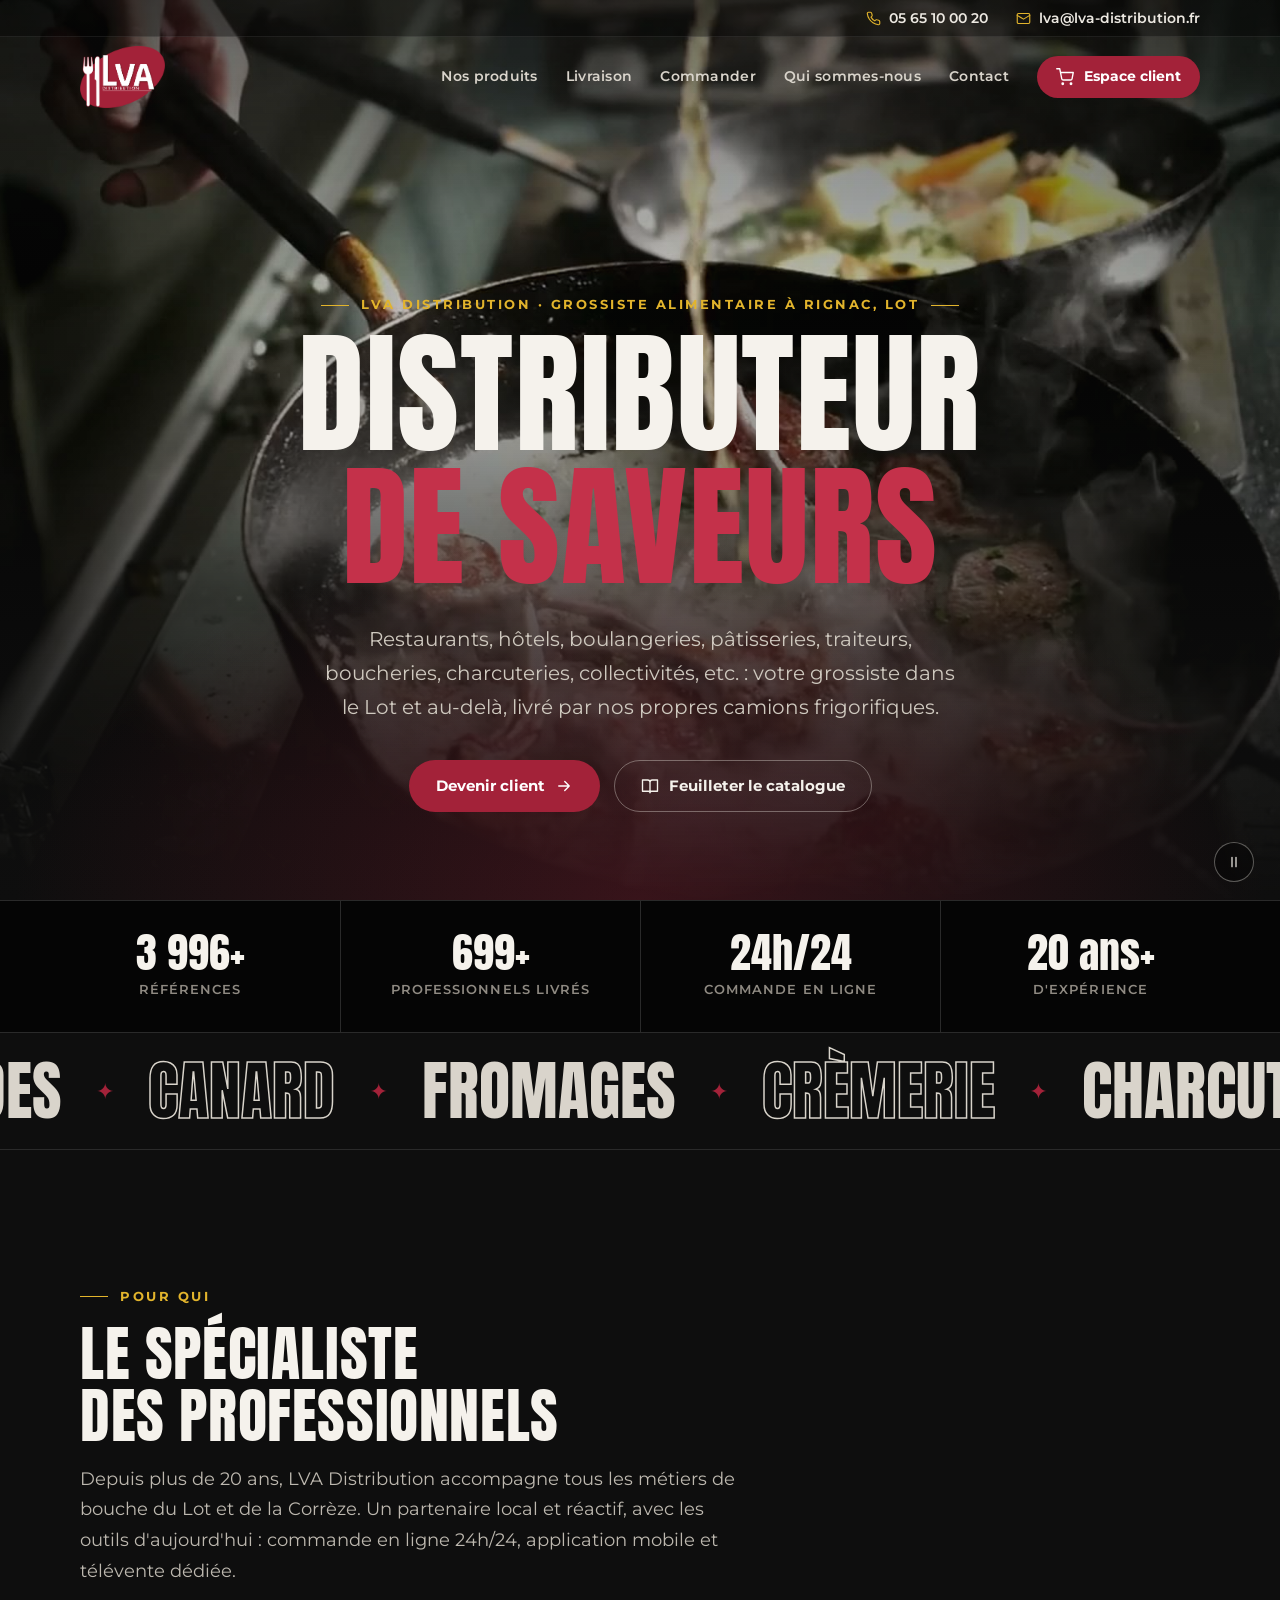
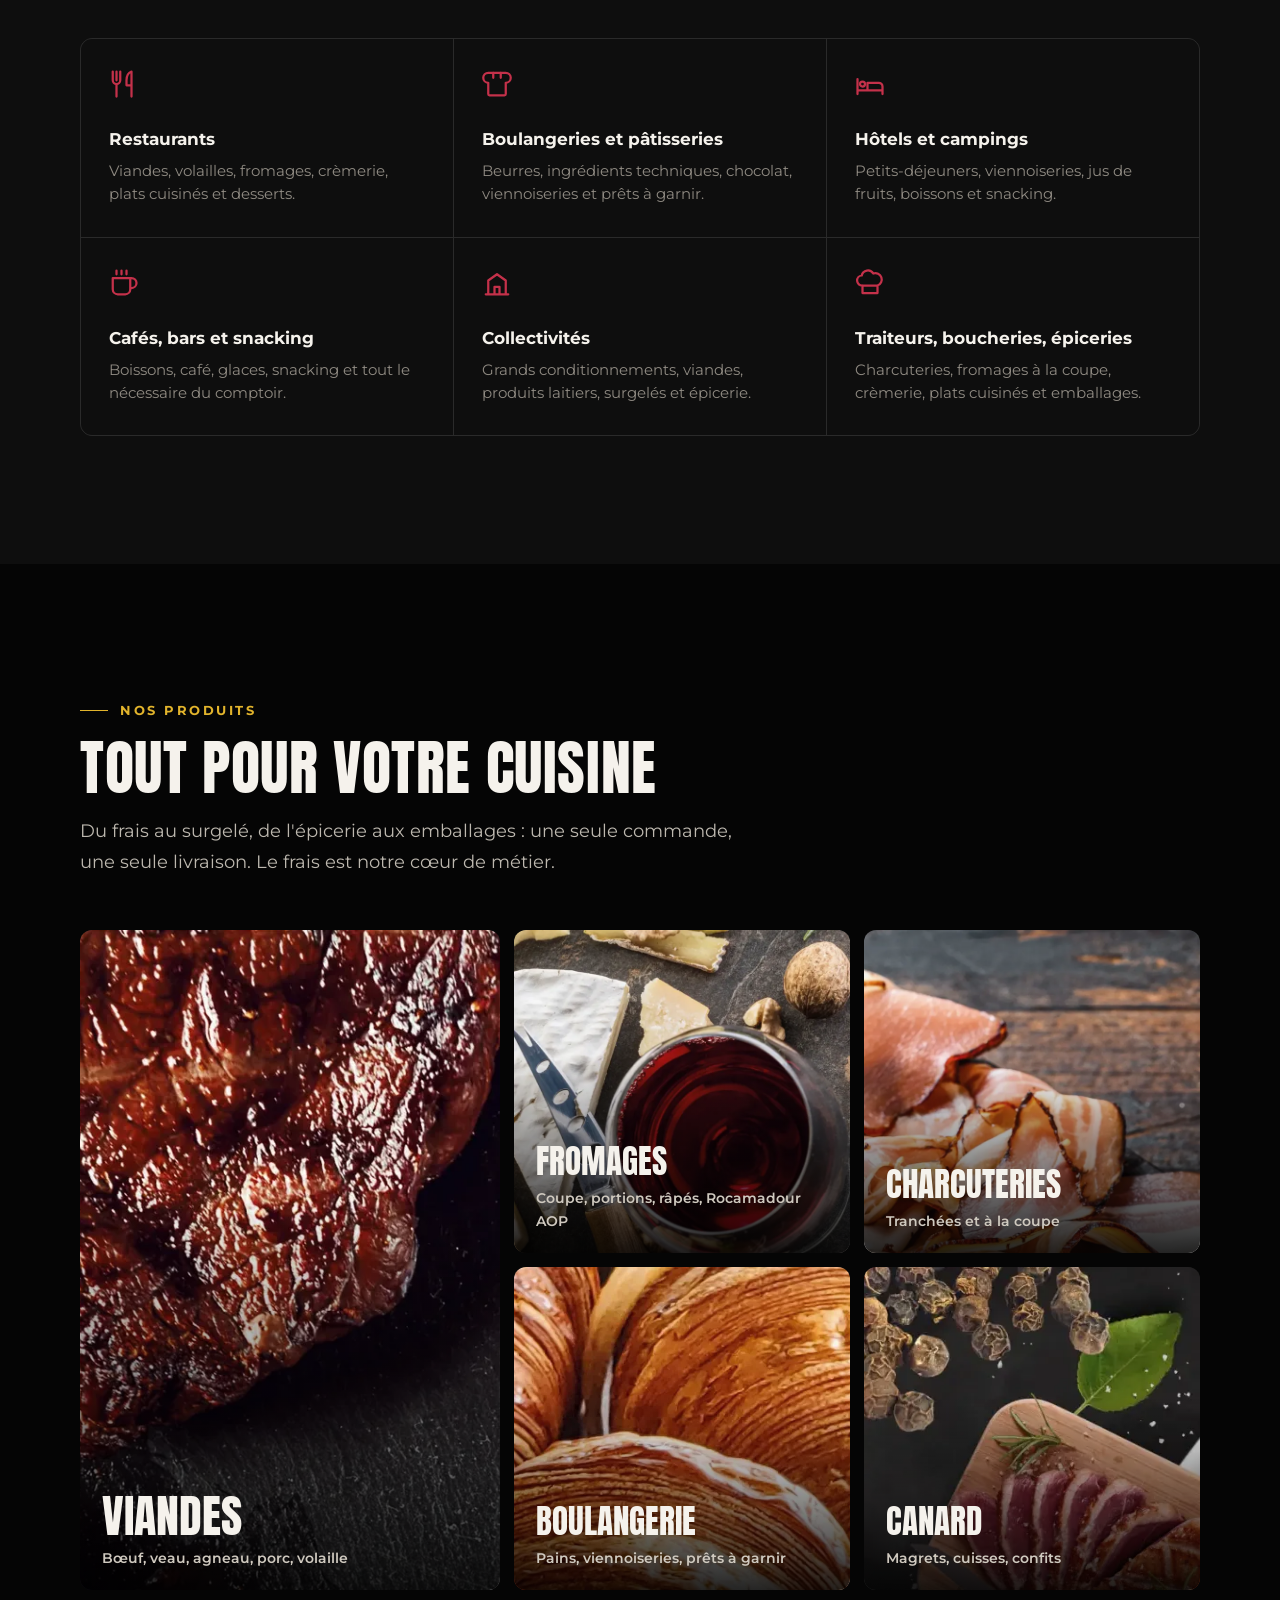
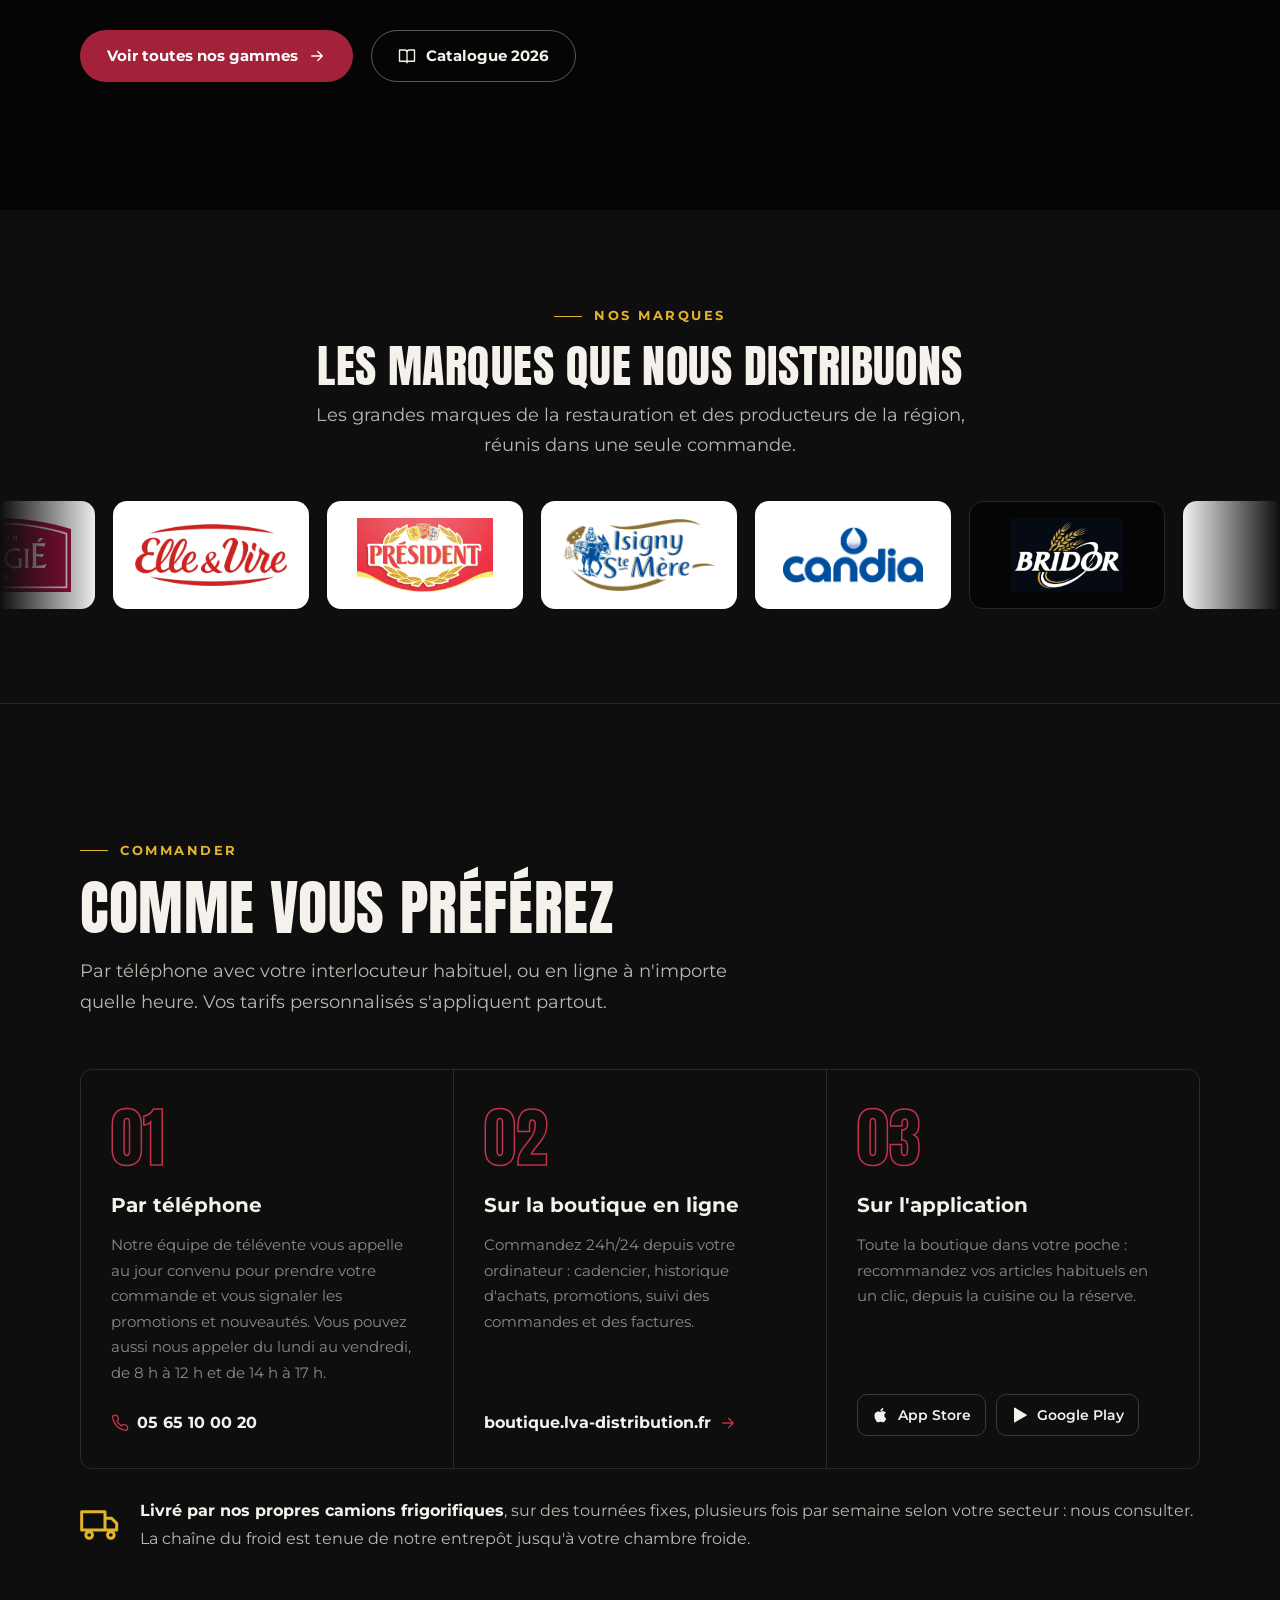
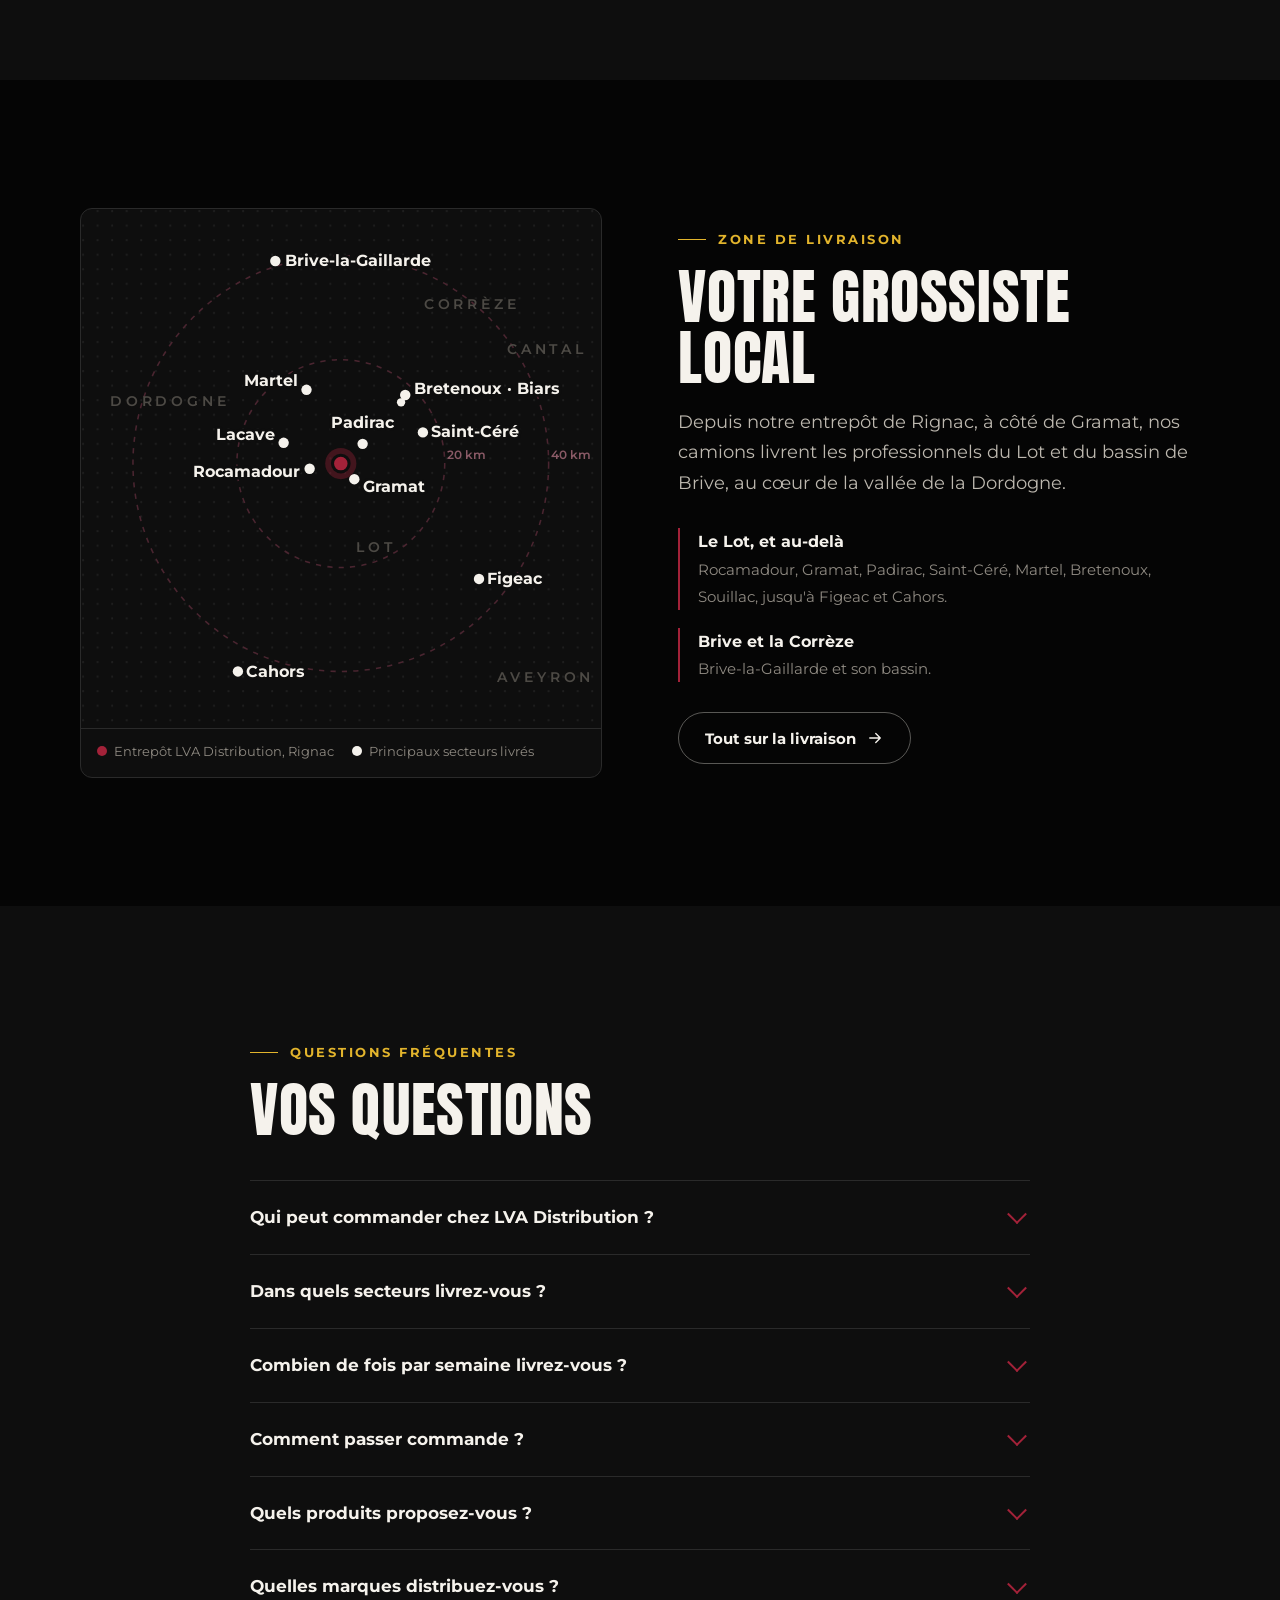
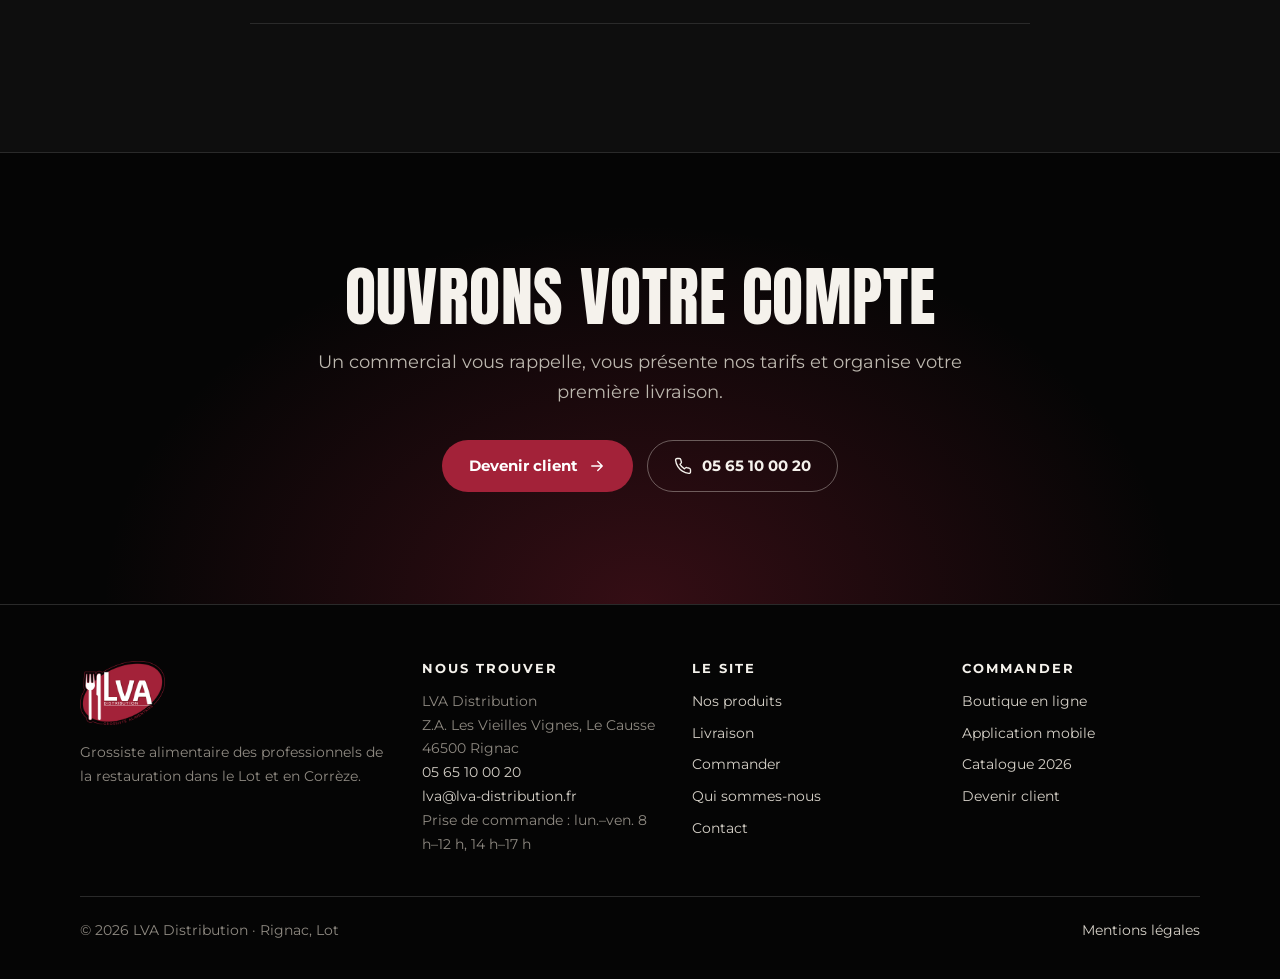
==== commit fff98166: "Logos Debic et Vandemoortele dans la bande des marques Logos officiels repris des sites des marques " ====
--- a/docs/index.html
+++ b/docs/index.html
@@ -121,7 +121,7 @@
 <section class="marques" aria-labelledby="titre-marques">
   <div class="cadre tete"><span class="surtitre">Nos marques</span><h2 class="titre" id="titre-marques">Les marques que nous distribuons</h2>
   <p class="chapo">Les grandes marques de la restauration et des producteurs de la région, réunis dans une seule commande.</p></div>
-  <div class="marques-fenetre"><div class="marques-piste"><div class="logo-marque"><img src="assets/img/marques/rougie.svg" alt="Rougié" loading="lazy" width="192" height="96"></div><div class="logo-marque"><img src="assets/img/marques/elle-et-vire.webp" alt="Elle &amp; Vire" loading="lazy" width="395" height="160"></div><div class="logo-marque"><img src="assets/img/marques/president.png" alt="Président" loading="lazy" width="210" height="115"></div><div class="logo-marque"><img src="assets/img/marques/isigny-sainte-mere.webp" alt="Isigny Sainte-Mère" loading="lazy" width="336" height="160"></div><div class="logo-marque"><img src="assets/img/marques/candia.png" alt="Candia" loading="lazy" width="285" height="150"></div><div class="logo-marque sombre"><img src="assets/img/marques/bridor.jpg" alt="Bridor" loading="lazy" width="1337" height="882"></div><div class="logo-marque"><span class="mot">Vandemoortele</span></div><div class="logo-marque"><span class="mot">Debic</span></div><div class="logo-marque"><img src="assets/img/marques/callebaut.svg" alt="Callebaut" loading="lazy" width="110" height="56"></div><div class="logo-marque"><img src="assets/img/marques/andros.png" alt="Andros" loading="lazy" width="120" height="120"></div><div class="logo-marque"><img src="assets/img/marques/jean-floch.webp" alt="Jean Floc&#x27;h" loading="lazy" width="225" height="160"></div><div class="logo-marque"><span class="mot">Louis François</span></div><div class="logo-marque large"><img src="assets/img/marques/mallard-ferriere.png" alt="Mallard Ferrière" loading="lazy" width="700" height="63"></div><div class="logo-marque" aria-hidden="true"><img src="assets/img/marques/rougie.svg" alt="" loading="lazy" width="192" height="96"></div><div class="logo-marque" aria-hidden="true"><img src="assets/img/marques/elle-et-vire.webp" alt="" loading="lazy" width="395" height="160"></div><div class="logo-marque" aria-hidden="true"><img src="assets/img/marques/president.png" alt="" loading="lazy" width="210" height="115"></div><div class="logo-marque" aria-hidden="true"><img src="assets/img/marques/isigny-sainte-mere.webp" alt="" loading="lazy" width="336" height="160"></div><div class="logo-marque" aria-hidden="true"><img src="assets/img/marques/candia.png" alt="" loading="lazy" width="285" height="150"></div><div class="logo-marque sombre" aria-hidden="true"><img src="assets/img/marques/bridor.jpg" alt="" loading="lazy" width="1337" height="882"></div><div class="logo-marque" aria-hidden="true"><span class="mot">Vandemoortele</span></div><div class="logo-marque" aria-hidden="true"><span class="mot">Debic</span></div><div class="logo-marque" aria-hidden="true"><img src="assets/img/marques/callebaut.svg" alt="" loading="lazy" width="110" height="56"></div><div class="logo-marque" aria-hidden="true"><img src="assets/img/marques/andros.png" alt="" loading="lazy" width="120" height="120"></div><div class="logo-marque" aria-hidden="true"><img src="assets/img/marques/jean-floch.webp" alt="" loading="lazy" width="225" height="160"></div><div class="logo-marque" aria-hidden="true"><span class="mot">Louis François</span></div><div class="logo-marque large" aria-hidden="true"><img src="assets/img/marques/mallard-ferriere.png" alt="" loading="lazy" width="700" height="63"></div></div></div>
+  <div class="marques-fenetre"><div class="marques-piste"><div class="logo-marque"><img src="assets/img/marques/rougie.svg" alt="Rougié" loading="lazy" width="192" height="96"></div><div class="logo-marque"><img src="assets/img/marques/elle-et-vire.webp" alt="Elle &amp; Vire" loading="lazy" width="395" height="160"></div><div class="logo-marque"><img src="assets/img/marques/president.png" alt="Président" loading="lazy" width="210" height="115"></div><div class="logo-marque"><img src="assets/img/marques/isigny-sainte-mere.webp" alt="Isigny Sainte-Mère" loading="lazy" width="336" height="160"></div><div class="logo-marque"><img src="assets/img/marques/candia.png" alt="Candia" loading="lazy" width="285" height="150"></div><div class="logo-marque sombre"><img src="assets/img/marques/bridor.jpg" alt="Bridor" loading="lazy" width="1337" height="882"></div><div class="logo-marque"><img src="assets/img/marques/vandemoortele.png" alt="Vandemoortele" loading="lazy" width="600" height="137"></div><div class="logo-marque"><img src="assets/img/marques/debic.svg" alt="Debic" loading="lazy" width="474" height="263"></div><div class="logo-marque"><img src="assets/img/marques/callebaut.svg" alt="Callebaut" loading="lazy" width="110" height="56"></div><div class="logo-marque"><img src="assets/img/marques/andros.png" alt="Andros" loading="lazy" width="120" height="120"></div><div class="logo-marque"><img src="assets/img/marques/jean-floch.webp" alt="Jean Floc&#x27;h" loading="lazy" width="225" height="160"></div><div class="logo-marque"><span class="mot">Louis François</span></div><div class="logo-marque large"><img src="assets/img/marques/mallard-ferriere.png" alt="Mallard Ferrière" loading="lazy" width="700" height="63"></div><div class="logo-marque" aria-hidden="true"><img src="assets/img/marques/rougie.svg" alt="" loading="lazy" width="192" height="96"></div><div class="logo-marque" aria-hidden="true"><img src="assets/img/marques/elle-et-vire.webp" alt="" loading="lazy" width="395" height="160"></div><div class="logo-marque" aria-hidden="true"><img src="assets/img/marques/president.png" alt="" loading="lazy" width="210" height="115"></div><div class="logo-marque" aria-hidden="true"><img src="assets/img/marques/isigny-sainte-mere.webp" alt="" loading="lazy" width="336" height="160"></div><div class="logo-marque" aria-hidden="true"><img src="assets/img/marques/candia.png" alt="" loading="lazy" width="285" height="150"></div><div class="logo-marque sombre" aria-hidden="true"><img src="assets/img/marques/bridor.jpg" alt="" loading="lazy" width="1337" height="882"></div><div class="logo-marque" aria-hidden="true"><img src="assets/img/marques/vandemoortele.png" alt="" loading="lazy" width="600" height="137"></div><div class="logo-marque" aria-hidden="true"><img src="assets/img/marques/debic.svg" alt="" loading="lazy" width="474" height="263"></div><div class="logo-marque" aria-hidden="true"><img src="assets/img/marques/callebaut.svg" alt="" loading="lazy" width="110" height="56"></div><div class="logo-marque" aria-hidden="true"><img src="assets/img/marques/andros.png" alt="" loading="lazy" width="120" height="120"></div><div class="logo-marque" aria-hidden="true"><img src="assets/img/marques/jean-floch.webp" alt="" loading="lazy" width="225" height="160"></div><div class="logo-marque" aria-hidden="true"><span class="mot">Louis François</span></div><div class="logo-marque large" aria-hidden="true"><img src="assets/img/marques/mallard-ferriere.png" alt="" loading="lazy" width="700" height="63"></div></div></div>
 </section>
 <section class="section" id="commander">
   <div class="cadre">
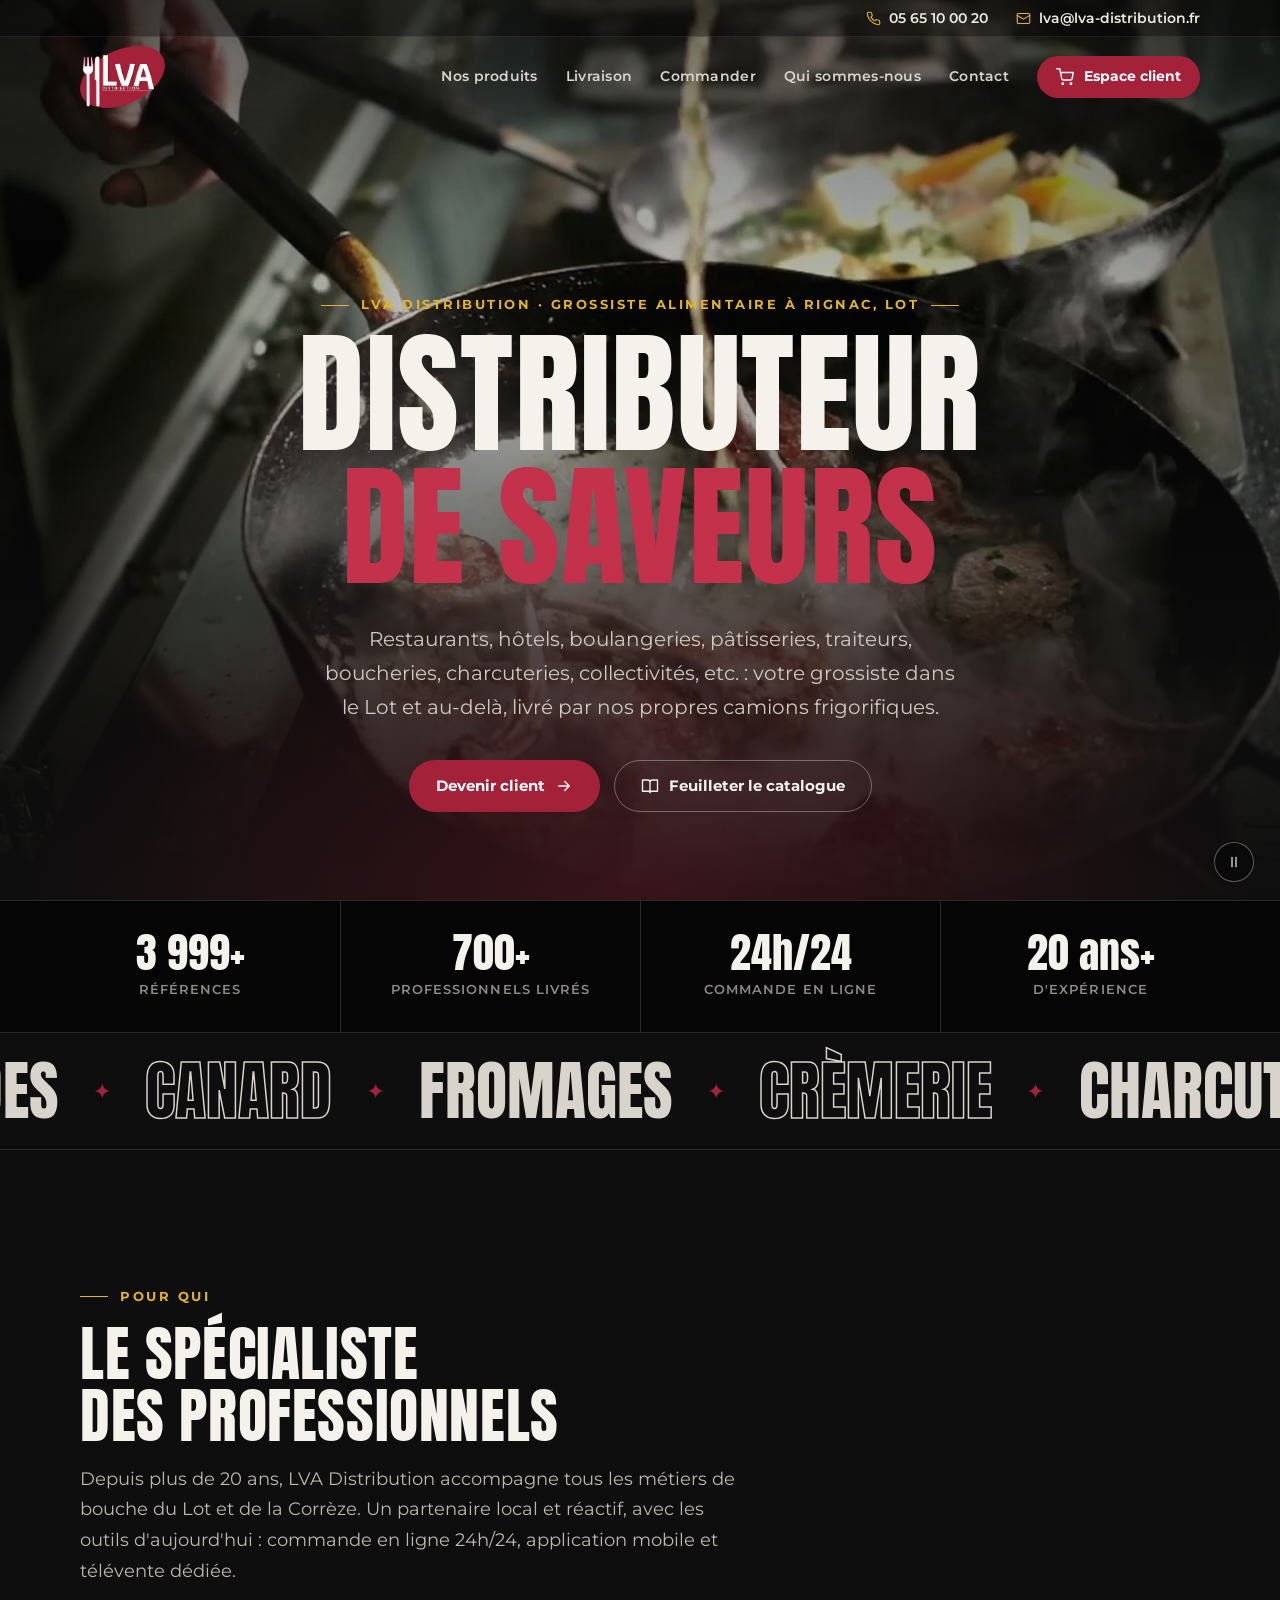
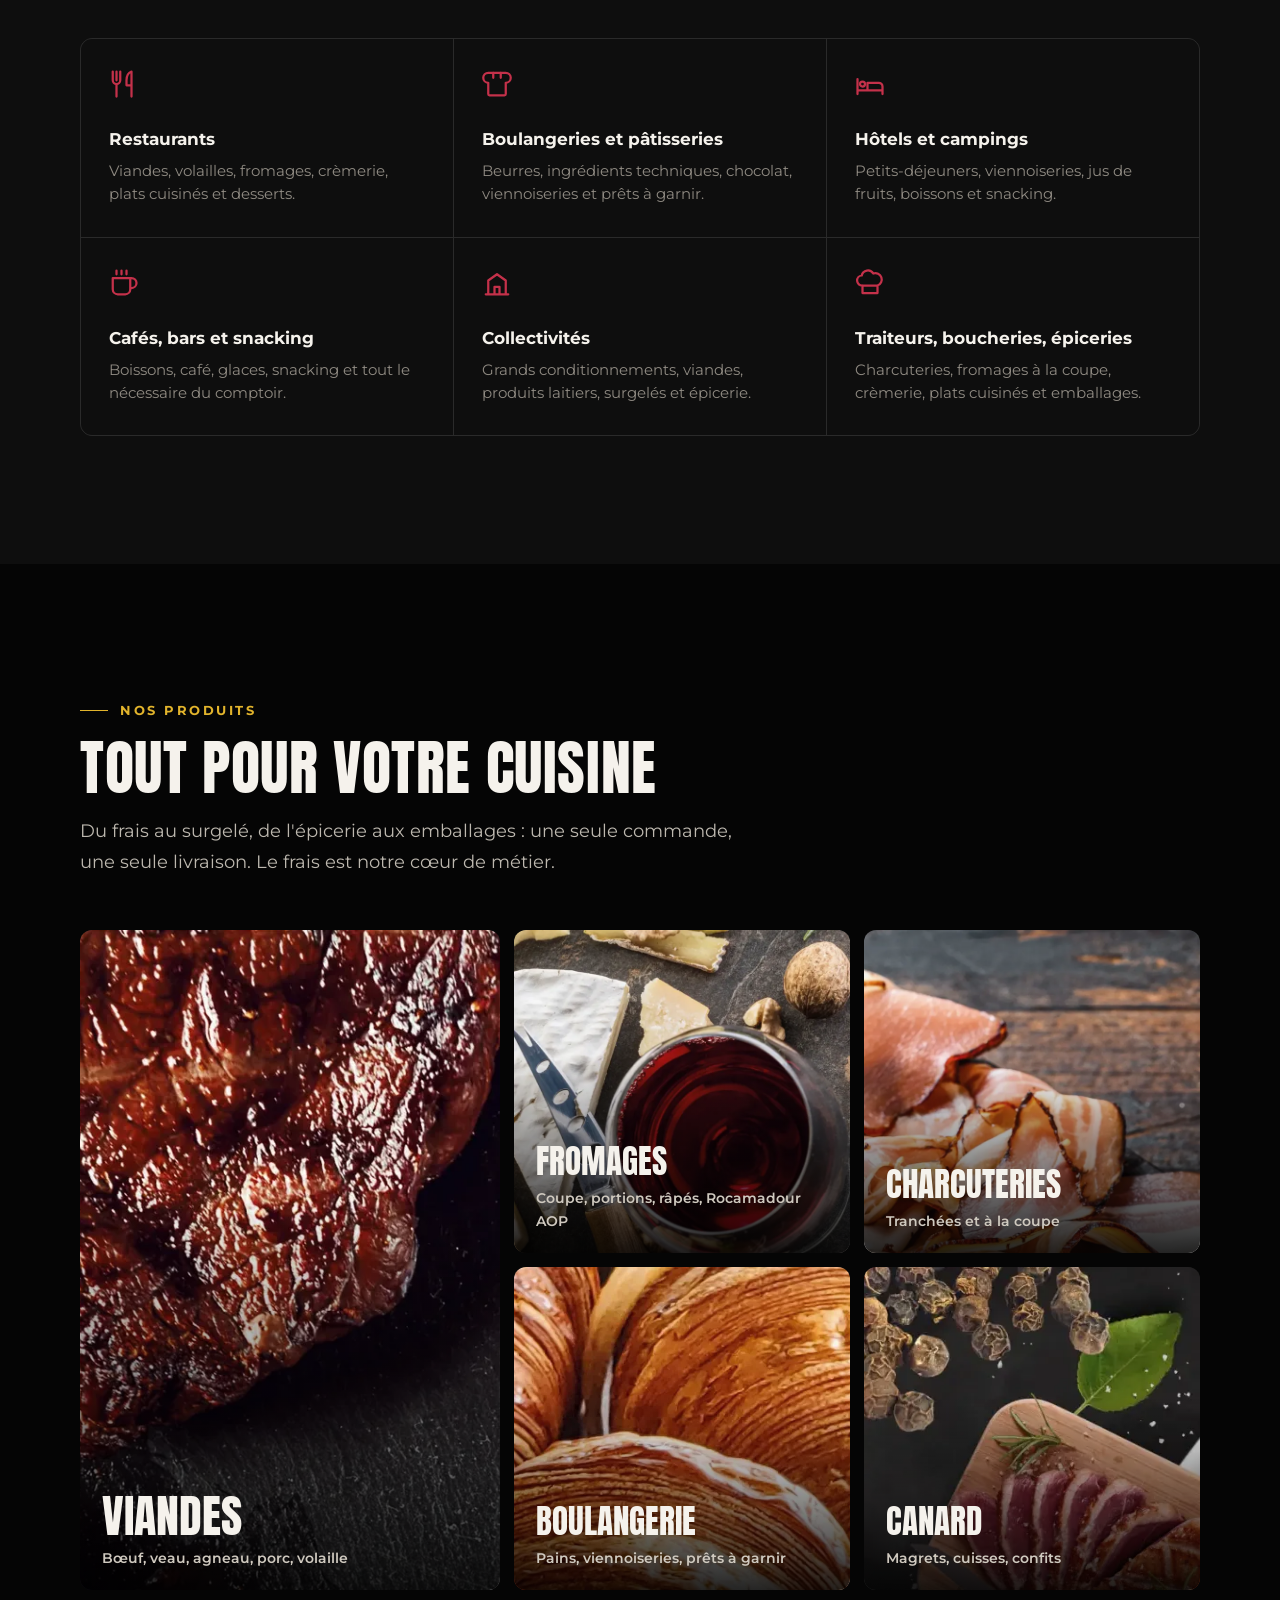
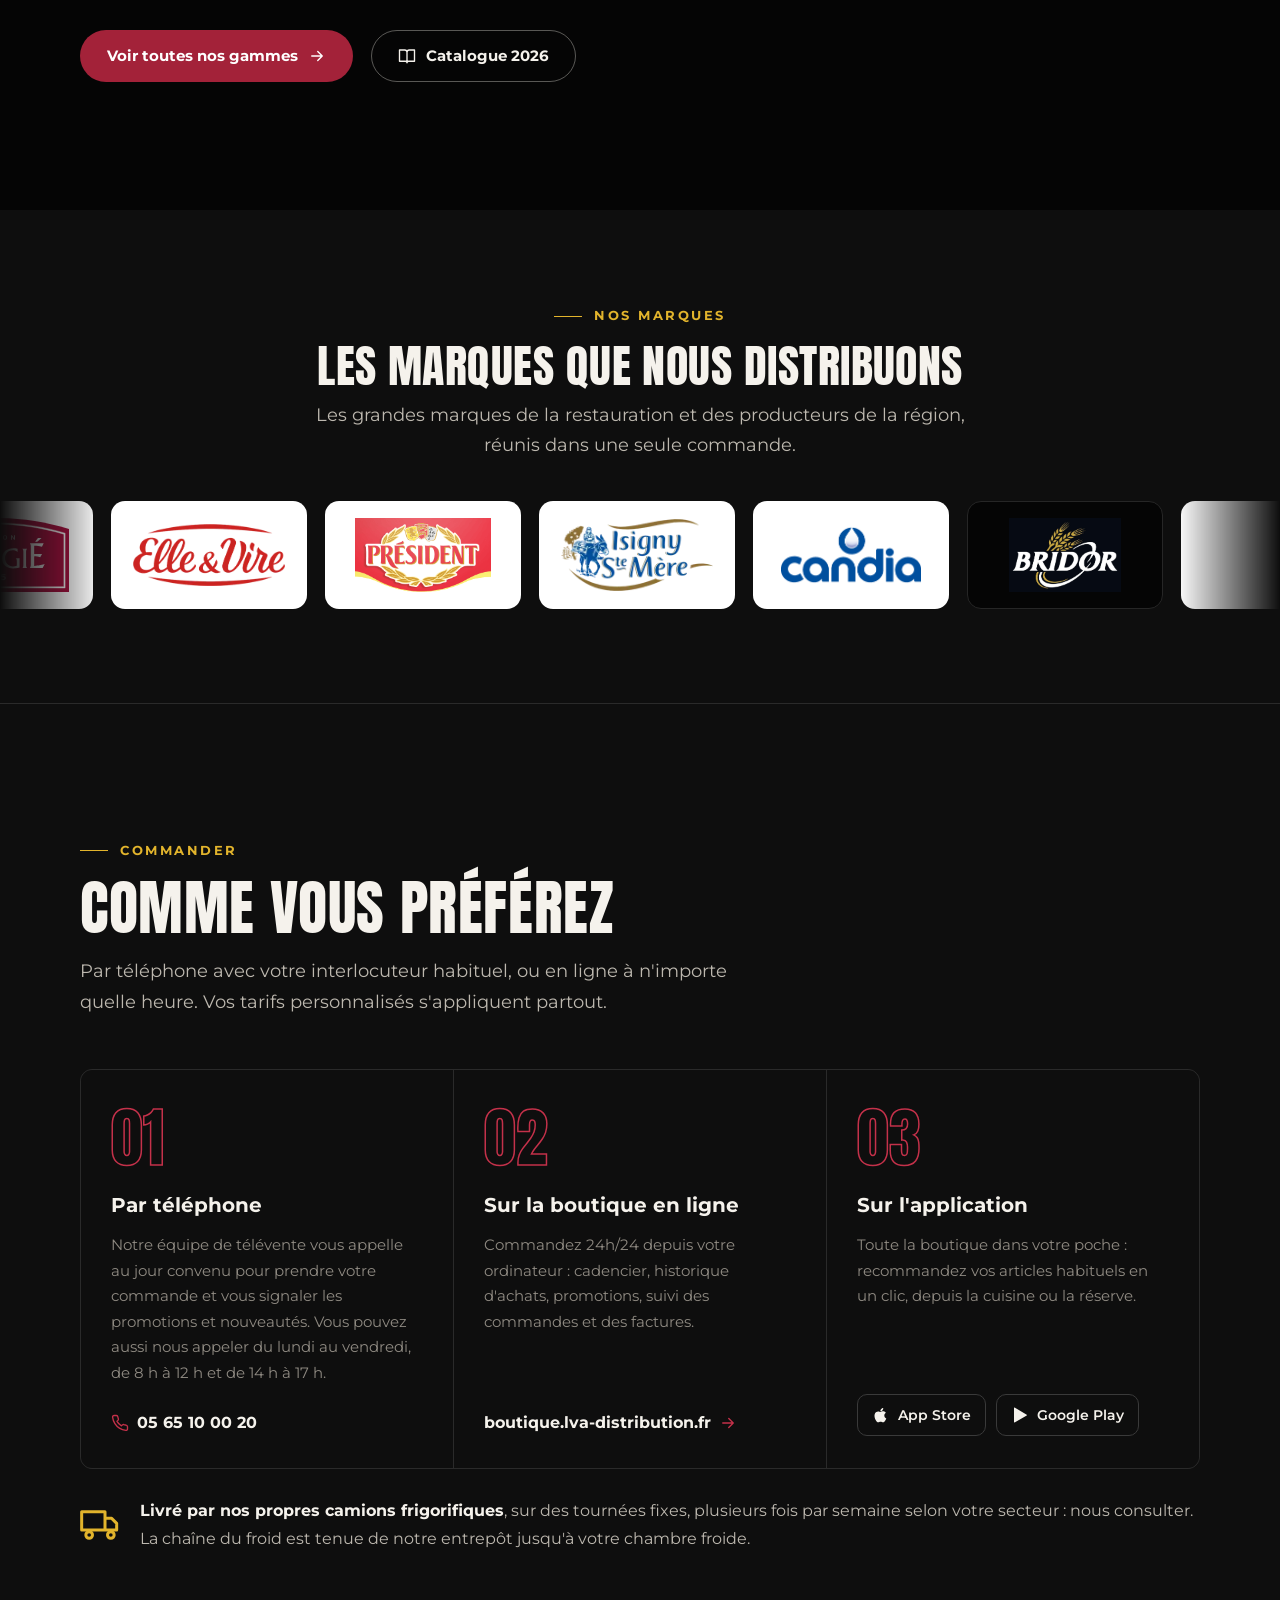
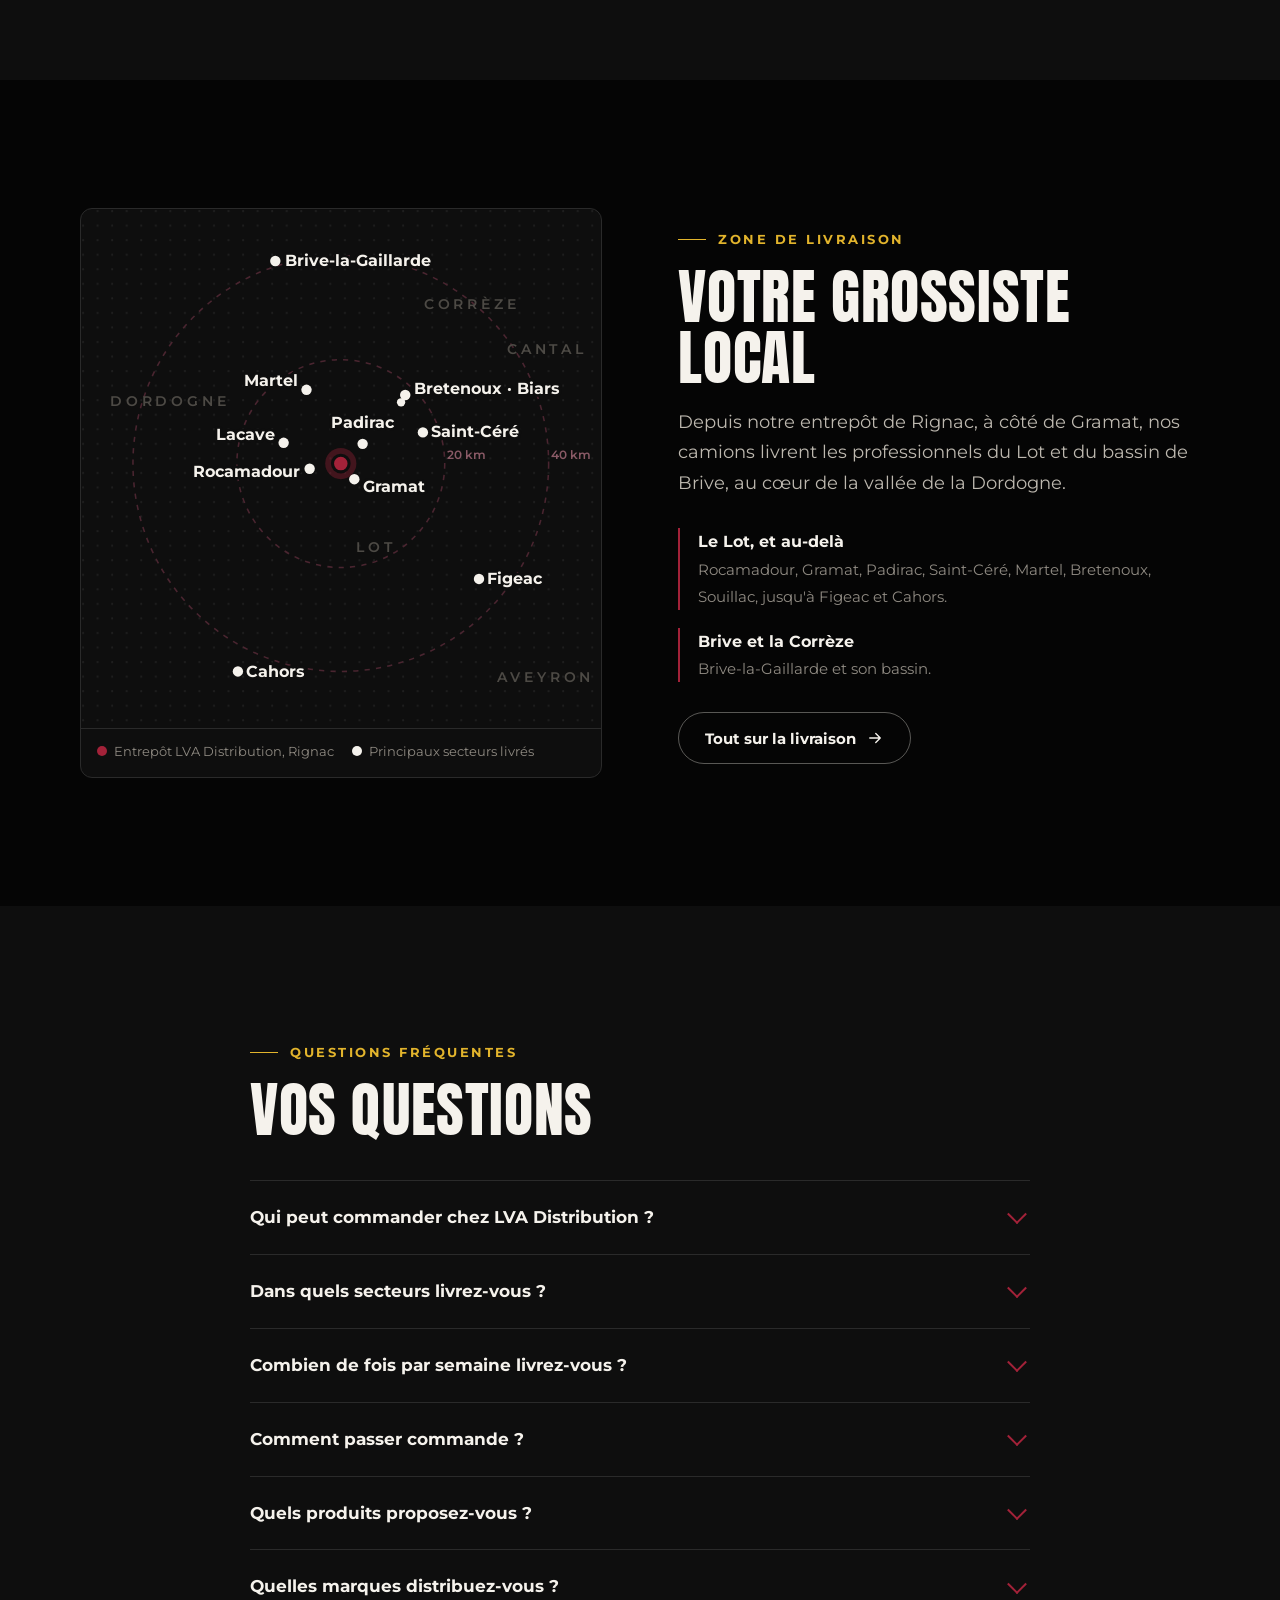
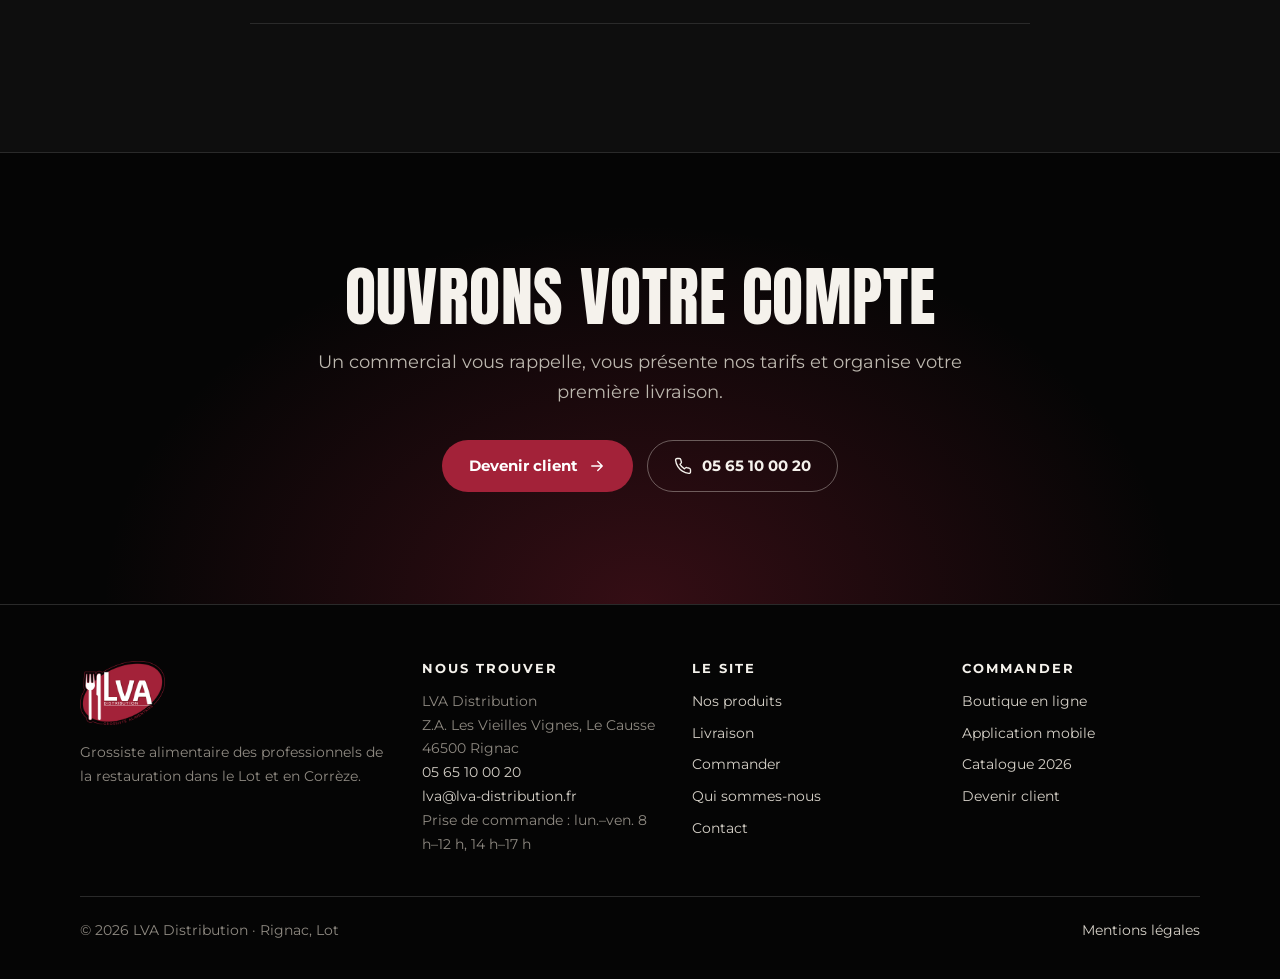
==== commit e87645e0: "Nos produits : bande des marques en haut ; 9 logos de marques en plus - Page Nos produits : la bande" ====
--- a/docs/index.html
+++ b/docs/index.html
@@ -28,7 +28,7 @@
 <link rel="preload" href="assets/video/hero-cuisine.jpg?v=caba2e98" as="image" fetchpriority="high">
 <link rel="stylesheet" href="assets/site.css?v=4ace9c16">
 <script>document.documentElement.classList.add('js')</script>
-<script type="application/ld+json">{"@context":"https://schema.org","@graph":[{"@type":["WholesaleStore","Organization"],"@id":"https://www.lva-distribution.fr/#entreprise","name":"LVA Distribution","slogan":"Distributeur de saveurs","description":"Grossiste alimentaire pour les professionnels de la restauration et des métiers de bouche dans le Lot et en Corrèze : plus de 4 000 références en frais, surgelé et épicerie, livrées en camions frigorifiques.","url":"https://www.lva-distribution.fr/","logo":"https://www.lva-distribution.fr/assets/img/logo-lva.png","image":"https://www.lva-distribution.fr/assets/img/partage.jpg","telephone":"+33565100020","openingHoursSpecification":[{"@type":"OpeningHoursSpecification","dayOfWeek":["Monday","Tuesday","Wednesday","Thursday","Friday"],"opens":"08:00","closes":"12:00"},{"@type":"OpeningHoursSpecification","dayOfWeek":["Monday","Tuesday","Wednesday","Thursday","Friday"],"opens":"14:00","closes":"17:00"}],"address":{"@type":"PostalAddress","streetAddress":"Z.A. Les Vieilles Vignes, Le Causse","postalCode":"46500","addressLocality":"Rignac","addressRegion":"Occitanie","addressCountry":"FR"},"geo":{"@type":"GeoCoordinates","latitude":44.808,"longitude":1.693},"areaServed":[{"@type":"City","name":"Rocamadour"},{"@type":"City","name":"Gramat"},{"@type":"City","name":"Padirac"},{"@type":"City","name":"Alvignac"},{"@type":"City","name":"Lacave"},{"@type":"City","name":"Martel"},{"@type":"City","name":"Saint-Céré"},{"@type":"City","name":"Bretenoux"},{"@type":"City","name":"Biars-sur-Cère"},{"@type":"City","name":"Souillac"},{"@type":"City","name":"Figeac"},{"@type":"City","name":"Cahors"},{"@type":"City","name":"Brive-la-Gaillarde"},{"@type":"AdministrativeArea","name":"Lot"},{"@type":"AdministrativeArea","name":"Corrèze"}],"knowsAbout":["Viandes et volailles","Canard","Crèmerie et laits","Fromages","Charcuteries","Boulangerie et viennoiserie","Ingrédients boulangerie-pâtisserie","Matériel de cuisine et de pâtisserie","Plats cuisinés","Légumes et accompagnements","Desserts et glaces","Boissons","Épicerie, huiles et confitures","Emballages et hygiène"],"sameAs":["https://apps.apple.com/fr/app/lva-distribution/id6754167450","https://play.google.com/store/apps/details?id=fr.lva.ecommerce"],"potentialAction":{"@type":"OrderAction","target":"https://boutique.lva-distribution.fr/"},"email":"lva@lva-distribution.fr","vatID":"FR62801124116","taxID":"801124116"},{"@type":"WebSite","@id":"https://www.lva-distribution.fr/#site","url":"https://www.lva-distribution.fr/","name":"LVA Distribution","inLanguage":"fr-FR","publisher":{"@id":"https://www.lva-distribution.fr/#entreprise"}},{"@type":"WebPage","@id":"https://www.lva-distribution.fr/#page","url":"https://www.lva-distribution.fr/","name":"LVA Distribution · Grossiste alimentaire Lot et Corrèze","description":"Grossiste alimentaire à Rignac (Lot) : plus de 4 000 références en frais, surgelé et épicerie, livrées en camion frigorifique dans le Lot et en Corrèze.","inLanguage":"fr-FR","isPartOf":{"@id":"https://www.lva-distribution.fr/#site"},"about":{"@id":"https://www.lva-distribution.fr/#entreprise"},"dateModified":"2026-11-16"},{"@type":"FAQPage","mainEntity":[{"@type":"Question","name":"Qui peut commander chez LVA Distribution ?","acceptedAnswer":{"@type":"Answer","text":"Nous travaillons d'abord pour les professionnels : restaurants, boulangeries et pâtisseries, hôtels et campings, cafés et bars, collectivités, traiteurs, boucheries, charcuteries et épiceries. Les particuliers peuvent aussi commander : appelez-nous. L'ouverture d'un compte se fait sur simple demande, par téléphone au 05 65 10 00 20 ou par le formulaire de contact."}},{"@type":"Question","name":"Dans quels secteurs livrez-vous ?","acceptedAnswer":{"@type":"Answer","text":"Nous livrons depuis notre entrepôt de Rignac, à côté de Gramat : le Lot et au-delà (Rocamadour, Gramat, Padirac, Saint-Céré, Martel, Bretenoux, Biars-sur-Cère, Souillac, Figeac, Cahors…), ainsi que Brive-la-Gaillarde et la Corrèze."}},{"@type":"Question","name":"Combien de fois par semaine livrez-vous ?","acceptedAnswer":{"@type":"Answer","text":"Nous livrons plusieurs fois par semaine, en tournées fixes. Les jours de passage dépendent de votre secteur : nous consulter."}},{"@type":"Question","name":"Comment passer commande ?","acceptedAnswer":{"@type":"Answer","text":"Trois possibilités : par téléphone avec notre équipe de télévente, sur la boutique en ligne boutique.lva-distribution.fr (24h/24), ou sur l'application LVA Distribution (iPhone et Android). Vos tarifs personnalisés s'appliquent partout."}},{"@type":"Question","name":"Quels produits proposez-vous ?","acceptedAnswer":{"@type":"Answer","text":"Plus de 4 000 références : viandes et volailles, canard, crèmerie, fromages, charcuterie, boulangerie et viennoiserie, surgelés, épicerie, boissons, emballages et produits d'hygiène, ainsi que le matériel de cuisine et de pâtisserie."}},{"@type":"Question","name":"Quelles marques distribuez-vous ?","acceptedAnswer":{"@type":"Answer","text":"Nous travaillons notamment avec Rougié, Elle & Vire, Président, Isigny Sainte-Mère, Candia, Debic, Bridor, Vandemoortele, Callebaut, Andros, Jean Floc'h et Louis François, ainsi qu'avec Mallard Ferrière pour le matériel et des producteurs régionaux comme le Rocamadour AOP."}}]}]}</script>
+<script type="application/ld+json">{"@context":"https://schema.org","@graph":[{"@type":["WholesaleStore","Organization"],"@id":"https://www.lva-distribution.fr/#entreprise","name":"LVA Distribution","slogan":"Distributeur de saveurs","description":"Grossiste alimentaire pour les professionnels de la restauration et des métiers de bouche dans le Lot et en Corrèze : plus de 4 000 références en frais, surgelé et épicerie, livrées en camions frigorifiques.","url":"https://www.lva-distribution.fr/","logo":"https://www.lva-distribution.fr/assets/img/logo-lva.png","image":"https://www.lva-distribution.fr/assets/img/partage.jpg","telephone":"+33565100020","openingHoursSpecification":[{"@type":"OpeningHoursSpecification","dayOfWeek":["Monday","Tuesday","Wednesday","Thursday","Friday"],"opens":"08:00","closes":"12:00"},{"@type":"OpeningHoursSpecification","dayOfWeek":["Monday","Tuesday","Wednesday","Thursday","Friday"],"opens":"14:00","closes":"17:00"}],"address":{"@type":"PostalAddress","streetAddress":"Z.A. Les Vieilles Vignes, Le Causse","postalCode":"46500","addressLocality":"Rignac","addressRegion":"Occitanie","addressCountry":"FR"},"geo":{"@type":"GeoCoordinates","latitude":44.808,"longitude":1.693},"areaServed":[{"@type":"City","name":"Rocamadour"},{"@type":"City","name":"Gramat"},{"@type":"City","name":"Padirac"},{"@type":"City","name":"Alvignac"},{"@type":"City","name":"Lacave"},{"@type":"City","name":"Martel"},{"@type":"City","name":"Saint-Céré"},{"@type":"City","name":"Bretenoux"},{"@type":"City","name":"Biars-sur-Cère"},{"@type":"City","name":"Souillac"},{"@type":"City","name":"Figeac"},{"@type":"City","name":"Cahors"},{"@type":"City","name":"Brive-la-Gaillarde"},{"@type":"AdministrativeArea","name":"Lot"},{"@type":"AdministrativeArea","name":"Corrèze"}],"knowsAbout":["Viandes et volailles","Canard","Crèmerie et laits","Fromages","Charcuteries","Boulangerie et viennoiserie","Ingrédients boulangerie-pâtisserie","Matériel de cuisine et de pâtisserie","Plats cuisinés","Légumes et accompagnements","Desserts et glaces","Boissons","Épicerie, huiles et confitures","Emballages et hygiène"],"sameAs":["https://apps.apple.com/fr/app/lva-distribution/id6754167450","https://play.google.com/store/apps/details?id=fr.lva.ecommerce"],"potentialAction":{"@type":"OrderAction","target":"https://boutique.lva-distribution.fr/"},"email":"lva@lva-distribution.fr","vatID":"FR62801124116","taxID":"801124116"},{"@type":"WebSite","@id":"https://www.lva-distribution.fr/#site","url":"https://www.lva-distribution.fr/","name":"LVA Distribution","inLanguage":"fr-FR","publisher":{"@id":"https://www.lva-distribution.fr/#entreprise"}},{"@type":"WebPage","@id":"https://www.lva-distribution.fr/#page","url":"https://www.lva-distribution.fr/","name":"LVA Distribution · Grossiste alimentaire Lot et Corrèze","description":"Grossiste alimentaire à Rignac (Lot) : plus de 4 000 références en frais, surgelé et épicerie, livrées en camion frigorifique dans le Lot et en Corrèze.","inLanguage":"fr-FR","isPartOf":{"@id":"https://www.lva-distribution.fr/#site"},"about":{"@id":"https://www.lva-distribution.fr/#entreprise"},"dateModified":"2026-11-16"},{"@type":"FAQPage","mainEntity":[{"@type":"Question","name":"Qui peut commander chez LVA Distribution ?","acceptedAnswer":{"@type":"Answer","text":"Nous travaillons d'abord pour les professionnels : restaurants, boulangeries et pâtisseries, hôtels et campings, cafés et bars, collectivités, traiteurs, boucheries, charcuteries et épiceries. Les particuliers peuvent aussi commander : appelez-nous. L'ouverture d'un compte se fait sur simple demande, par téléphone au 05 65 10 00 20 ou par le formulaire de contact."}},{"@type":"Question","name":"Dans quels secteurs livrez-vous ?","acceptedAnswer":{"@type":"Answer","text":"Nous livrons depuis notre entrepôt de Rignac, à côté de Gramat : le Lot et au-delà (Rocamadour, Gramat, Padirac, Saint-Céré, Martel, Bretenoux, Biars-sur-Cère, Souillac, Figeac, Cahors…), ainsi que Brive-la-Gaillarde et la Corrèze."}},{"@type":"Question","name":"Combien de fois par semaine livrez-vous ?","acceptedAnswer":{"@type":"Answer","text":"Nous livrons plusieurs fois par semaine, en tournées fixes. Les jours de passage dépendent de votre secteur : nous consulter."}},{"@type":"Question","name":"Comment passer commande ?","acceptedAnswer":{"@type":"Answer","text":"Trois possibilités : par téléphone avec notre équipe de télévente, sur la boutique en ligne boutique.lva-distribution.fr (24h/24), ou sur l'application LVA Distribution (iPhone et Android). Vos tarifs personnalisés s'appliquent partout."}},{"@type":"Question","name":"Quels produits proposez-vous ?","acceptedAnswer":{"@type":"Answer","text":"Plus de 4 000 références : viandes et volailles, canard, crèmerie, fromages, charcuterie, boulangerie et viennoiserie, surgelés, épicerie, boissons, emballages et produits d'hygiène, ainsi que le matériel de cuisine et de pâtisserie."}},{"@type":"Question","name":"Quelles marques distribuez-vous ?","acceptedAnswer":{"@type":"Answer","text":"Nous travaillons notamment avec Rougié, Elle & Vire, Président, Isigny Sainte-Mère, Candia, Debic, Bridor, Vandemoortele, Callebaut, Andros, Jean Floc'h, Louis François, Maison Cros, Mutti, Glaces de Lyon, Ovoteam, Destrel et Garcia de Pou pour les emballages, ainsi qu'avec Mallard Ferrière pour le matériel et des producteurs de la région comme la Fromagerie Duroux et le Domaine de Mordesson (Rocamadour AOP)."}}]}]}</script>
 </head>
 <body>
 <svg width="0" height="0" style="position:absolute" aria-hidden="true">
@@ -121,7 +121,7 @@
 <section class="marques" aria-labelledby="titre-marques">
   <div class="cadre tete"><span class="surtitre">Nos marques</span><h2 class="titre" id="titre-marques">Les marques que nous distribuons</h2>
   <p class="chapo">Les grandes marques de la restauration et des producteurs de la région, réunis dans une seule commande.</p></div>
-  <div class="marques-fenetre"><div class="marques-piste"><div class="logo-marque"><img src="assets/img/marques/rougie.svg" alt="Rougié" loading="lazy" width="192" height="96"></div><div class="logo-marque"><img src="assets/img/marques/elle-et-vire.webp" alt="Elle &amp; Vire" loading="lazy" width="395" height="160"></div><div class="logo-marque"><img src="assets/img/marques/president.png" alt="Président" loading="lazy" width="210" height="115"></div><div class="logo-marque"><img src="assets/img/marques/isigny-sainte-mere.webp" alt="Isigny Sainte-Mère" loading="lazy" width="336" height="160"></div><div class="logo-marque"><img src="assets/img/marques/candia.png" alt="Candia" loading="lazy" width="285" height="150"></div><div class="logo-marque sombre"><img src="assets/img/marques/bridor.jpg" alt="Bridor" loading="lazy" width="1337" height="882"></div><div class="logo-marque"><img src="assets/img/marques/vandemoortele.png" alt="Vandemoortele" loading="lazy" width="600" height="137"></div><div class="logo-marque"><img src="assets/img/marques/debic.svg" alt="Debic" loading="lazy" width="474" height="263"></div><div class="logo-marque"><img src="assets/img/marques/callebaut.svg" alt="Callebaut" loading="lazy" width="110" height="56"></div><div class="logo-marque"><img src="assets/img/marques/andros.png" alt="Andros" loading="lazy" width="120" height="120"></div><div class="logo-marque"><img src="assets/img/marques/jean-floch.webp" alt="Jean Floc&#x27;h" loading="lazy" width="225" height="160"></div><div class="logo-marque"><span class="mot">Louis François</span></div><div class="logo-marque large"><img src="assets/img/marques/mallard-ferriere.png" alt="Mallard Ferrière" loading="lazy" width="700" height="63"></div><div class="logo-marque" aria-hidden="true"><img src="assets/img/marques/rougie.svg" alt="" loading="lazy" width="192" height="96"></div><div class="logo-marque" aria-hidden="true"><img src="assets/img/marques/elle-et-vire.webp" alt="" loading="lazy" width="395" height="160"></div><div class="logo-marque" aria-hidden="true"><img src="assets/img/marques/president.png" alt="" loading="lazy" width="210" height="115"></div><div class="logo-marque" aria-hidden="true"><img src="assets/img/marques/isigny-sainte-mere.webp" alt="" loading="lazy" width="336" height="160"></div><div class="logo-marque" aria-hidden="true"><img src="assets/img/marques/candia.png" alt="" loading="lazy" width="285" height="150"></div><div class="logo-marque sombre" aria-hidden="true"><img src="assets/img/marques/bridor.jpg" alt="" loading="lazy" width="1337" height="882"></div><div class="logo-marque" aria-hidden="true"><img src="assets/img/marques/vandemoortele.png" alt="" loading="lazy" width="600" height="137"></div><div class="logo-marque" aria-hidden="true"><img src="assets/img/marques/debic.svg" alt="" loading="lazy" width="474" height="263"></div><div class="logo-marque" aria-hidden="true"><img src="assets/img/marques/callebaut.svg" alt="" loading="lazy" width="110" height="56"></div><div class="logo-marque" aria-hidden="true"><img src="assets/img/marques/andros.png" alt="" loading="lazy" width="120" height="120"></div><div class="logo-marque" aria-hidden="true"><img src="assets/img/marques/jean-floch.webp" alt="" loading="lazy" width="225" height="160"></div><div class="logo-marque" aria-hidden="true"><span class="mot">Louis François</span></div><div class="logo-marque large" aria-hidden="true"><img src="assets/img/marques/mallard-ferriere.png" alt="" loading="lazy" width="700" height="63"></div></div></div>
+  <div class="marques-fenetre"><div class="marques-piste"><div class="logo-marque"><img src="assets/img/marques/rougie.svg" alt="Rougié" loading="lazy" width="192" height="96"></div><div class="logo-marque"><img src="assets/img/marques/elle-et-vire.webp" alt="Elle &amp; Vire" loading="lazy" width="395" height="160"></div><div class="logo-marque"><img src="assets/img/marques/president.png" alt="Président" loading="lazy" width="210" height="115"></div><div class="logo-marque"><img src="assets/img/marques/isigny-sainte-mere.webp" alt="Isigny Sainte-Mère" loading="lazy" width="336" height="160"></div><div class="logo-marque"><img src="assets/img/marques/candia.png" alt="Candia" loading="lazy" width="285" height="150"></div><div class="logo-marque sombre"><img src="assets/img/marques/bridor.jpg" alt="Bridor" loading="lazy" width="1337" height="882"></div><div class="logo-marque"><img src="assets/img/marques/vandemoortele.png" alt="Vandemoortele" loading="lazy" width="600" height="137"></div><div class="logo-marque"><img src="assets/img/marques/debic.svg" alt="Debic" loading="lazy" width="474" height="263"></div><div class="logo-marque"><img src="assets/img/marques/callebaut.svg" alt="Callebaut" loading="lazy" width="110" height="56"></div><div class="logo-marque"><img src="assets/img/marques/andros.png" alt="Andros" loading="lazy" width="120" height="120"></div><div class="logo-marque"><img src="assets/img/marques/jean-floch.webp" alt="Jean Floc&#x27;h" loading="lazy" width="225" height="160"></div><div class="logo-marque"><img src="assets/img/marques/louis-francois.svg" alt="Louis François" loading="lazy" width="709" height="316"></div><div class="logo-marque large"><img src="assets/img/marques/mallard-ferriere.png" alt="Mallard Ferrière" loading="lazy" width="700" height="63"></div><div class="logo-marque"><img src="assets/img/marques/maison-cros.png" alt="Maison Cros" loading="lazy" width="198" height="87"></div><div class="logo-marque large"><img src="assets/img/marques/garcia-de-pou.svg" alt="Garcia de Pou" loading="lazy" width="275" height="38"></div><div class="logo-marque"><img src="assets/img/marques/glaces-de-lyon.webp" alt="Glaces de Lyon" loading="lazy" width="600" height="415"></div><div class="logo-marque"><img src="assets/img/marques/mutti.webp" alt="Mutti" loading="lazy" width="500" height="319"></div><div class="logo-marque"><img src="assets/img/marques/duroux.webp" alt="Fromagerie Duroux" loading="lazy" width="600" height="134"></div><div class="logo-marque"><img src="assets/img/marques/mordesson.jpg" alt="Domaine de Mordesson" loading="lazy" width="600" height="293"></div><div class="logo-marque"><img src="assets/img/marques/ovoteam.svg" alt="Ovoteam" loading="lazy" width="354" height="437"></div><div class="logo-marque"><span class="mot">Destrel</span></div><div class="logo-marque" aria-hidden="true"><img src="assets/img/marques/rougie.svg" alt="" loading="lazy" width="192" height="96"></div><div class="logo-marque" aria-hidden="true"><img src="assets/img/marques/elle-et-vire.webp" alt="" loading="lazy" width="395" height="160"></div><div class="logo-marque" aria-hidden="true"><img src="assets/img/marques/president.png" alt="" loading="lazy" width="210" height="115"></div><div class="logo-marque" aria-hidden="true"><img src="assets/img/marques/isigny-sainte-mere.webp" alt="" loading="lazy" width="336" height="160"></div><div class="logo-marque" aria-hidden="true"><img src="assets/img/marques/candia.png" alt="" loading="lazy" width="285" height="150"></div><div class="logo-marque sombre" aria-hidden="true"><img src="assets/img/marques/bridor.jpg" alt="" loading="lazy" width="1337" height="882"></div><div class="logo-marque" aria-hidden="true"><img src="assets/img/marques/vandemoortele.png" alt="" loading="lazy" width="600" height="137"></div><div class="logo-marque" aria-hidden="true"><img src="assets/img/marques/debic.svg" alt="" loading="lazy" width="474" height="263"></div><div class="logo-marque" aria-hidden="true"><img src="assets/img/marques/callebaut.svg" alt="" loading="lazy" width="110" height="56"></div><div class="logo-marque" aria-hidden="true"><img src="assets/img/marques/andros.png" alt="" loading="lazy" width="120" height="120"></div><div class="logo-marque" aria-hidden="true"><img src="assets/img/marques/jean-floch.webp" alt="" loading="lazy" width="225" height="160"></div><div class="logo-marque" aria-hidden="true"><img src="assets/img/marques/louis-francois.svg" alt="" loading="lazy" width="709" height="316"></div><div class="logo-marque large" aria-hidden="true"><img src="assets/img/marques/mallard-ferriere.png" alt="" loading="lazy" width="700" height="63"></div><div class="logo-marque" aria-hidden="true"><img src="assets/img/marques/maison-cros.png" alt="" loading="lazy" width="198" height="87"></div><div class="logo-marque large" aria-hidden="true"><img src="assets/img/marques/garcia-de-pou.svg" alt="" loading="lazy" width="275" height="38"></div><div class="logo-marque" aria-hidden="true"><img src="assets/img/marques/glaces-de-lyon.webp" alt="" loading="lazy" width="600" height="415"></div><div class="logo-marque" aria-hidden="true"><img src="assets/img/marques/mutti.webp" alt="" loading="lazy" width="500" height="319"></div><div class="logo-marque" aria-hidden="true"><img src="assets/img/marques/duroux.webp" alt="" loading="lazy" width="600" height="134"></div><div class="logo-marque" aria-hidden="true"><img src="assets/img/marques/mordesson.jpg" alt="" loading="lazy" width="600" height="293"></div><div class="logo-marque" aria-hidden="true"><img src="assets/img/marques/ovoteam.svg" alt="" loading="lazy" width="354" height="437"></div><div class="logo-marque" aria-hidden="true"><span class="mot">Destrel</span></div></div></div>
 </section>
 <section class="section" id="commander">
   <div class="cadre">
@@ -167,7 +167,7 @@
   <div class="cadre etroit">
     <span class="surtitre">Questions fréquentes</span>
     <h2 class="titre">Vos questions</h2>
-    <div class="faq"><details><summary>Qui peut commander chez LVA Distribution ?</summary><div class="reponse"><p>Nous travaillons d&#x27;abord pour les professionnels : restaurants, boulangeries et pâtisseries, hôtels et campings, cafés et bars, collectivités, traiteurs, boucheries, charcuteries et épiceries. Les particuliers peuvent aussi commander : appelez-nous. L&#x27;ouverture d&#x27;un compte se fait sur simple demande, par téléphone au 05 65 10 00 20 ou par le formulaire de contact.</p></div></details><details><summary>Dans quels secteurs livrez-vous ?</summary><div class="reponse"><p>Nous livrons depuis notre entrepôt de Rignac, à côté de Gramat : le Lot et au-delà (Rocamadour, Gramat, Padirac, Saint-Céré, Martel, Bretenoux, Biars-sur-Cère, Souillac, Figeac, Cahors…), ainsi que Brive-la-Gaillarde et la Corrèze.</p></div></details><details><summary>Combien de fois par semaine livrez-vous ?</summary><div class="reponse"><p>Nous livrons plusieurs fois par semaine, en tournées fixes. Les jours de passage dépendent de votre secteur : nous consulter.</p></div></details><details><summary>Comment passer commande ?</summary><div class="reponse"><p>Trois possibilités : par téléphone avec notre équipe de télévente, sur la boutique en ligne boutique.lva-distribution.fr (24h/24), ou sur l&#x27;application LVA Distribution (iPhone et Android). Vos tarifs personnalisés s&#x27;appliquent partout.</p></div></details><details><summary>Quels produits proposez-vous ?</summary><div class="reponse"><p>Plus de 4 000 références : viandes et volailles, canard, crèmerie, fromages, charcuterie, boulangerie et viennoiserie, surgelés, épicerie, boissons, emballages et produits d&#x27;hygiène, ainsi que le matériel de cuisine et de pâtisserie.</p></div></details><details><summary>Quelles marques distribuez-vous ?</summary><div class="reponse"><p>Nous travaillons notamment avec Rougié, Elle &amp; Vire, Président, Isigny Sainte-Mère, Candia, Debic, Bridor, Vandemoortele, Callebaut, Andros, Jean Floc&#x27;h et Louis François, ainsi qu&#x27;avec Mallard Ferrière pour le matériel et des producteurs régionaux comme le Rocamadour AOP.</p></div></details></div>
+    <div class="faq"><details><summary>Qui peut commander chez LVA Distribution ?</summary><div class="reponse"><p>Nous travaillons d&#x27;abord pour les professionnels : restaurants, boulangeries et pâtisseries, hôtels et campings, cafés et bars, collectivités, traiteurs, boucheries, charcuteries et épiceries. Les particuliers peuvent aussi commander : appelez-nous. L&#x27;ouverture d&#x27;un compte se fait sur simple demande, par téléphone au 05 65 10 00 20 ou par le formulaire de contact.</p></div></details><details><summary>Dans quels secteurs livrez-vous ?</summary><div class="reponse"><p>Nous livrons depuis notre entrepôt de Rignac, à côté de Gramat : le Lot et au-delà (Rocamadour, Gramat, Padirac, Saint-Céré, Martel, Bretenoux, Biars-sur-Cère, Souillac, Figeac, Cahors…), ainsi que Brive-la-Gaillarde et la Corrèze.</p></div></details><details><summary>Combien de fois par semaine livrez-vous ?</summary><div class="reponse"><p>Nous livrons plusieurs fois par semaine, en tournées fixes. Les jours de passage dépendent de votre secteur : nous consulter.</p></div></details><details><summary>Comment passer commande ?</summary><div class="reponse"><p>Trois possibilités : par téléphone avec notre équipe de télévente, sur la boutique en ligne boutique.lva-distribution.fr (24h/24), ou sur l&#x27;application LVA Distribution (iPhone et Android). Vos tarifs personnalisés s&#x27;appliquent partout.</p></div></details><details><summary>Quels produits proposez-vous ?</summary><div class="reponse"><p>Plus de 4 000 références : viandes et volailles, canard, crèmerie, fromages, charcuterie, boulangerie et viennoiserie, surgelés, épicerie, boissons, emballages et produits d&#x27;hygiène, ainsi que le matériel de cuisine et de pâtisserie.</p></div></details><details><summary>Quelles marques distribuez-vous ?</summary><div class="reponse"><p>Nous travaillons notamment avec Rougié, Elle &amp; Vire, Président, Isigny Sainte-Mère, Candia, Debic, Bridor, Vandemoortele, Callebaut, Andros, Jean Floc&#x27;h, Louis François, Maison Cros, Mutti, Glaces de Lyon, Ovoteam, Destrel et Garcia de Pou pour les emballages, ainsi qu&#x27;avec Mallard Ferrière pour le matériel et des producteurs de la région comme la Fromagerie Duroux et le Domaine de Mordesson (Rocamadour AOP).</p></div></details></div>
   </div>
 </section>
 <section class="appel"><div class="cadre"><h2 class="titre">Ouvrons votre compte</h2><p class="chapo">Un commercial vous rappelle, vous présente nos tarifs et organise votre première livraison.</p>
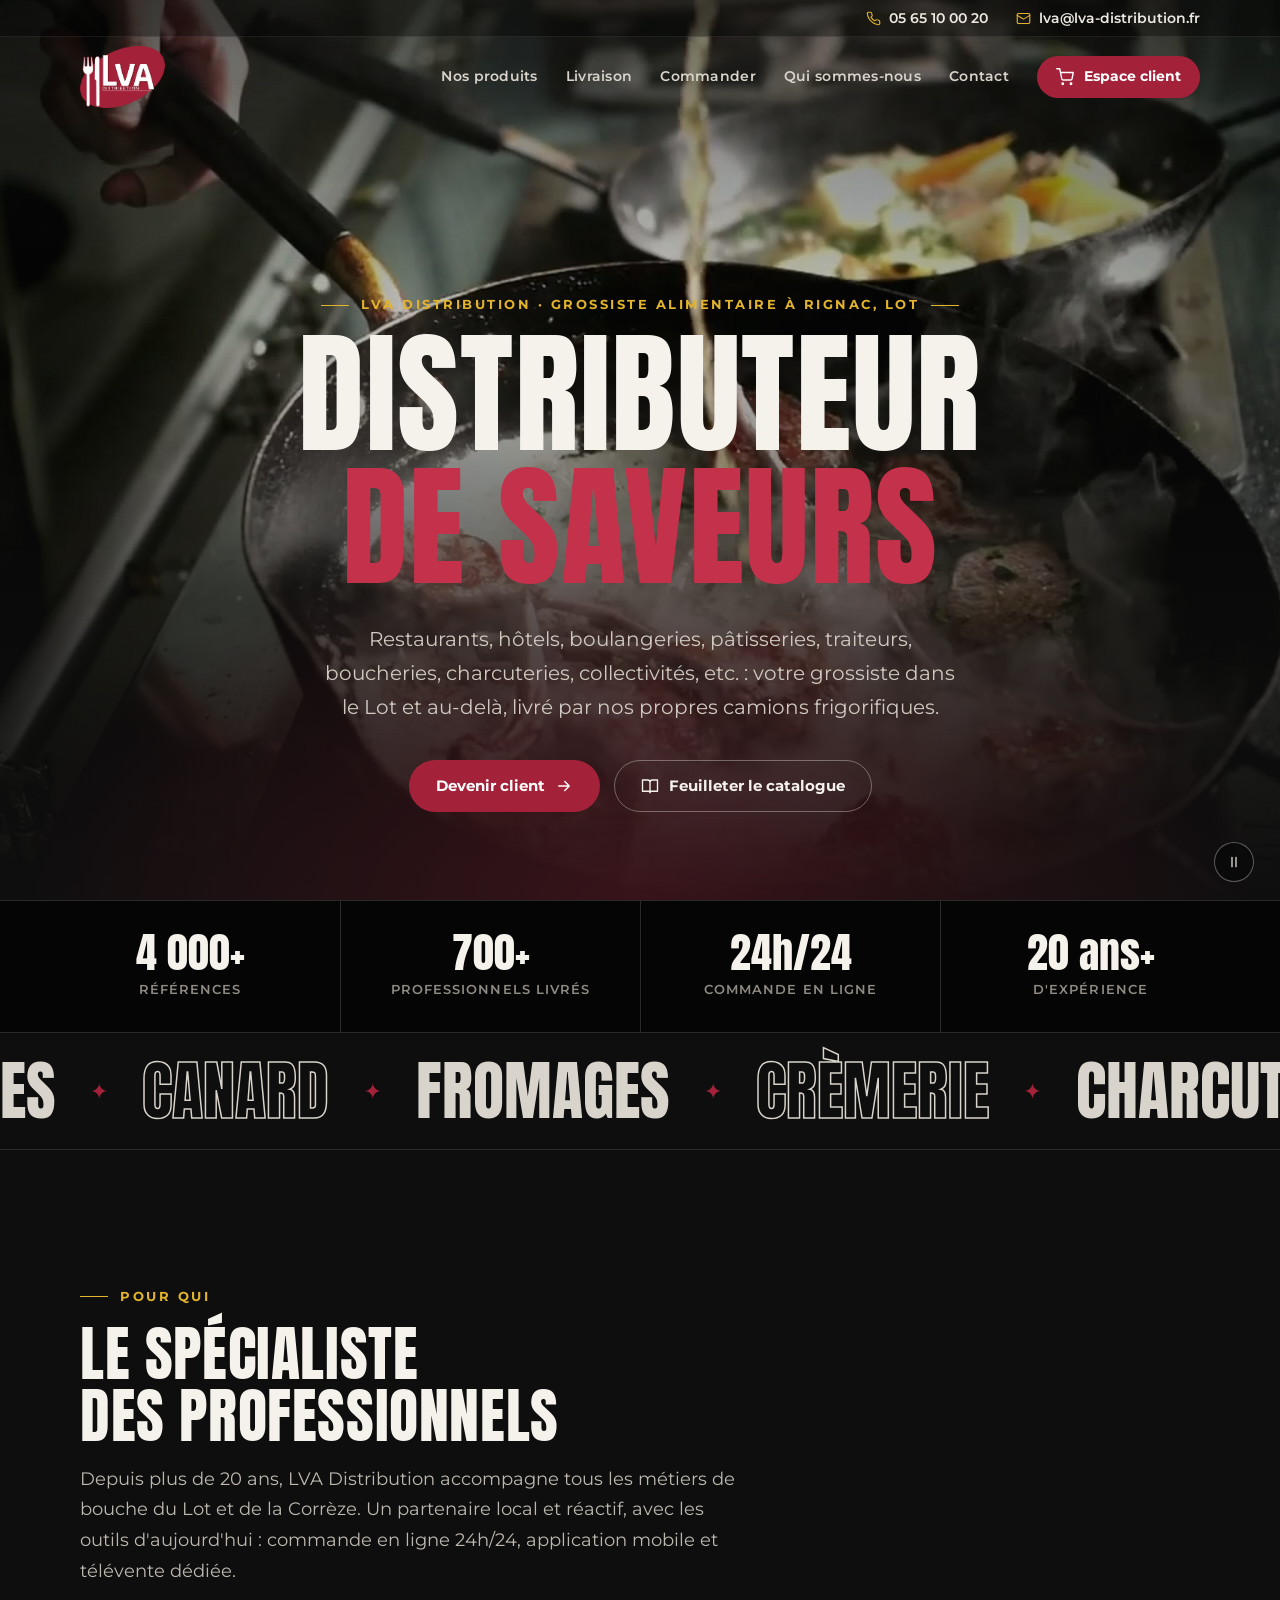
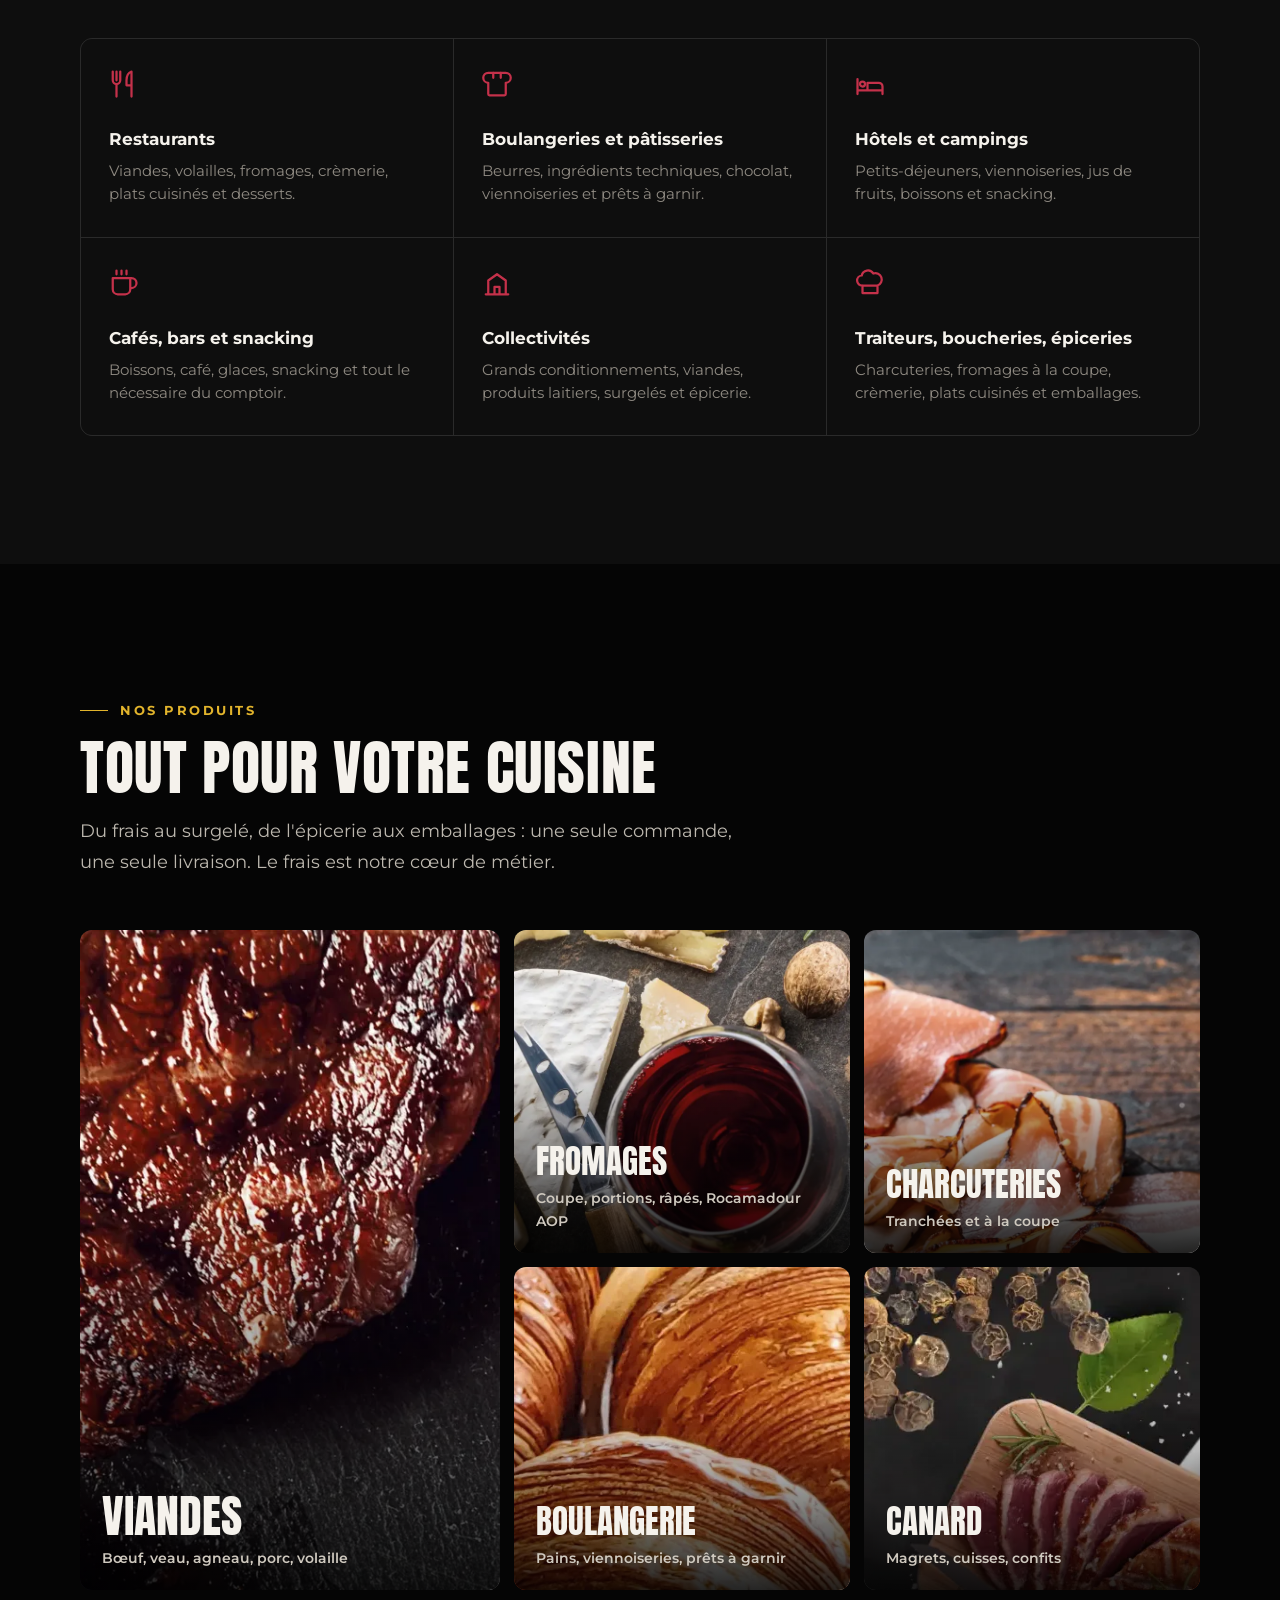
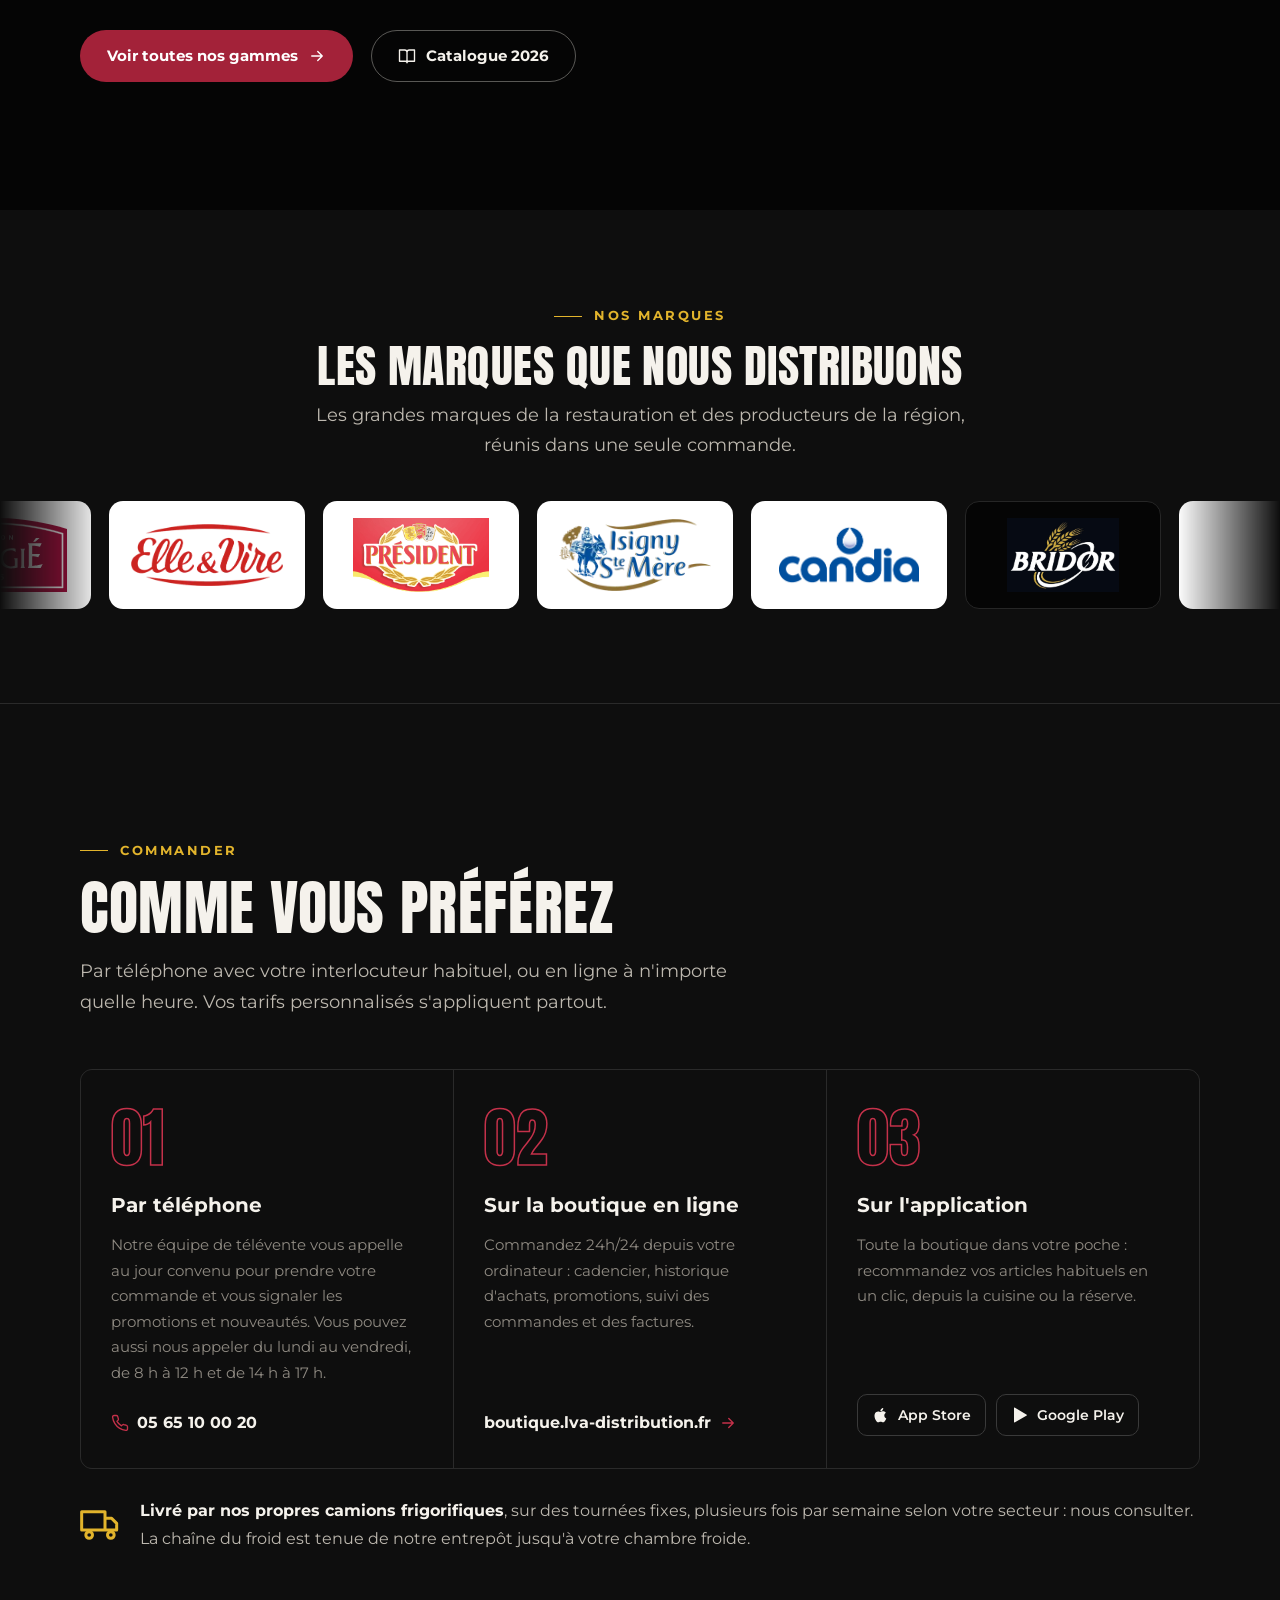
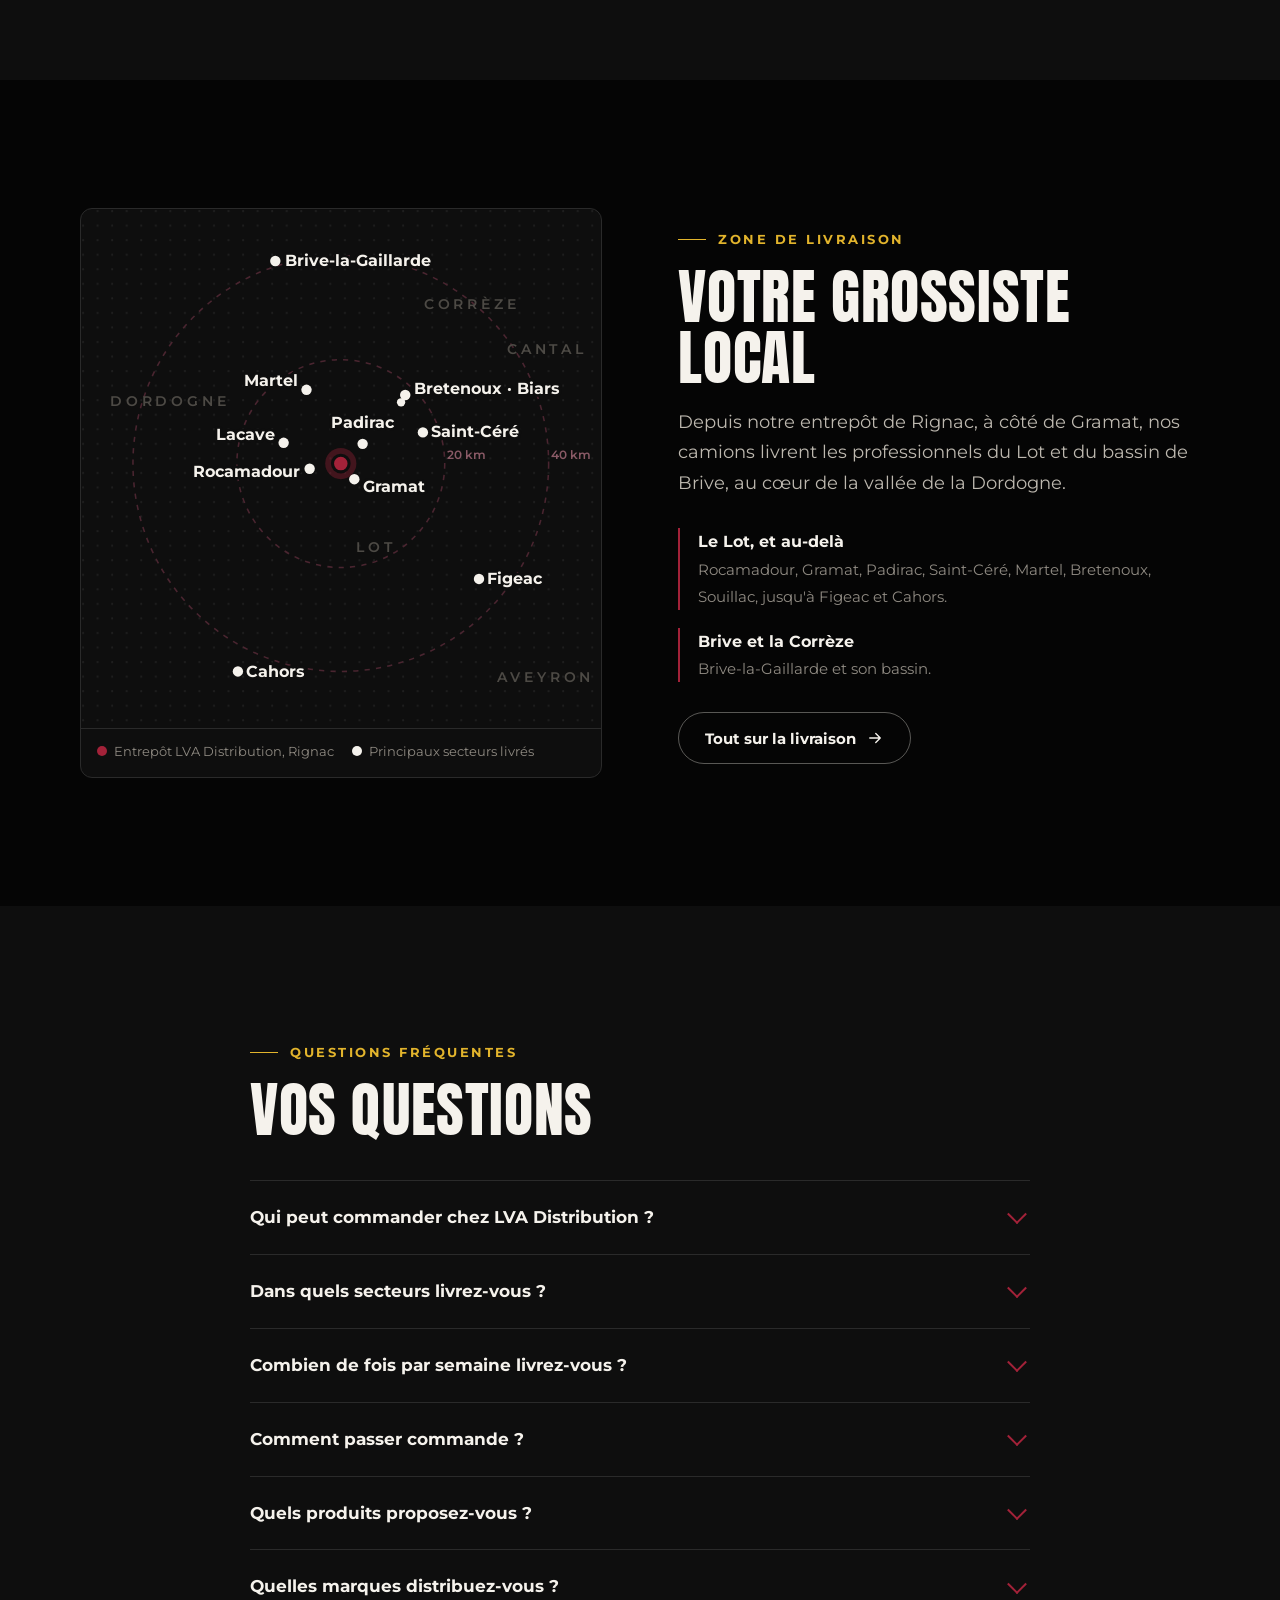
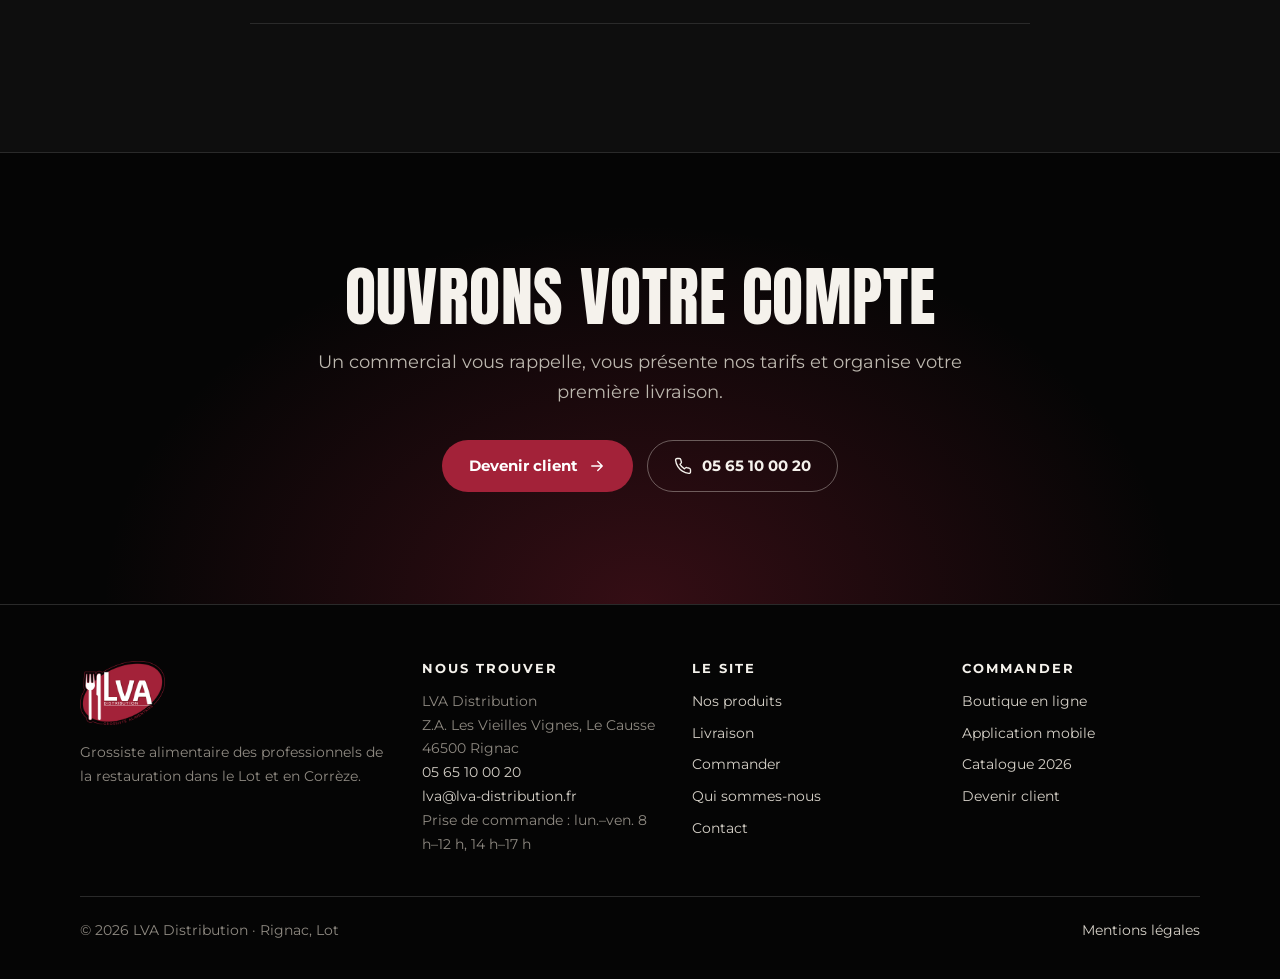
==== commit d404fad9: "Marques : Bindi et Le 5 Stagioni en logo, Ovipac à la place d'Ovoteam - Bindi (fournisseur Bononia S" ====
--- a/docs/index.html
+++ b/docs/index.html
@@ -28,7 +28,7 @@
 <link rel="preload" href="assets/video/hero-cuisine.jpg?v=caba2e98" as="image" fetchpriority="high">
 <link rel="stylesheet" href="assets/site.css?v=4ace9c16">
 <script>document.documentElement.classList.add('js')</script>
-<script type="application/ld+json">{"@context":"https://schema.org","@graph":[{"@type":["WholesaleStore","Organization"],"@id":"https://www.lva-distribution.fr/#entreprise","name":"LVA Distribution","slogan":"Distributeur de saveurs","description":"Grossiste alimentaire pour les professionnels de la restauration et des métiers de bouche dans le Lot et en Corrèze : plus de 4 000 références en frais, surgelé et épicerie, livrées en camions frigorifiques.","url":"https://www.lva-distribution.fr/","logo":"https://www.lva-distribution.fr/assets/img/logo-lva.png","image":"https://www.lva-distribution.fr/assets/img/partage.jpg","telephone":"+33565100020","openingHoursSpecification":[{"@type":"OpeningHoursSpecification","dayOfWeek":["Monday","Tuesday","Wednesday","Thursday","Friday"],"opens":"08:00","closes":"12:00"},{"@type":"OpeningHoursSpecification","dayOfWeek":["Monday","Tuesday","Wednesday","Thursday","Friday"],"opens":"14:00","closes":"17:00"}],"address":{"@type":"PostalAddress","streetAddress":"Z.A. Les Vieilles Vignes, Le Causse","postalCode":"46500","addressLocality":"Rignac","addressRegion":"Occitanie","addressCountry":"FR"},"geo":{"@type":"GeoCoordinates","latitude":44.808,"longitude":1.693},"areaServed":[{"@type":"City","name":"Rocamadour"},{"@type":"City","name":"Gramat"},{"@type":"City","name":"Padirac"},{"@type":"City","name":"Alvignac"},{"@type":"City","name":"Lacave"},{"@type":"City","name":"Martel"},{"@type":"City","name":"Saint-Céré"},{"@type":"City","name":"Bretenoux"},{"@type":"City","name":"Biars-sur-Cère"},{"@type":"City","name":"Souillac"},{"@type":"City","name":"Figeac"},{"@type":"City","name":"Cahors"},{"@type":"City","name":"Brive-la-Gaillarde"},{"@type":"AdministrativeArea","name":"Lot"},{"@type":"AdministrativeArea","name":"Corrèze"}],"knowsAbout":["Viandes et volailles","Canard","Crèmerie et laits","Fromages","Charcuteries","Boulangerie et viennoiserie","Ingrédients boulangerie-pâtisserie","Matériel de cuisine et de pâtisserie","Plats cuisinés","Légumes et accompagnements","Desserts et glaces","Boissons","Épicerie, huiles et confitures","Emballages et hygiène"],"sameAs":["https://apps.apple.com/fr/app/lva-distribution/id6754167450","https://play.google.com/store/apps/details?id=fr.lva.ecommerce"],"potentialAction":{"@type":"OrderAction","target":"https://boutique.lva-distribution.fr/"},"email":"lva@lva-distribution.fr","vatID":"FR62801124116","taxID":"801124116"},{"@type":"WebSite","@id":"https://www.lva-distribution.fr/#site","url":"https://www.lva-distribution.fr/","name":"LVA Distribution","inLanguage":"fr-FR","publisher":{"@id":"https://www.lva-distribution.fr/#entreprise"}},{"@type":"WebPage","@id":"https://www.lva-distribution.fr/#page","url":"https://www.lva-distribution.fr/","name":"LVA Distribution · Grossiste alimentaire Lot et Corrèze","description":"Grossiste alimentaire à Rignac (Lot) : plus de 4 000 références en frais, surgelé et épicerie, livrées en camion frigorifique dans le Lot et en Corrèze.","inLanguage":"fr-FR","isPartOf":{"@id":"https://www.lva-distribution.fr/#site"},"about":{"@id":"https://www.lva-distribution.fr/#entreprise"},"dateModified":"2026-11-16"},{"@type":"FAQPage","mainEntity":[{"@type":"Question","name":"Qui peut commander chez LVA Distribution ?","acceptedAnswer":{"@type":"Answer","text":"Nous travaillons d'abord pour les professionnels : restaurants, boulangeries et pâtisseries, hôtels et campings, cafés et bars, collectivités, traiteurs, boucheries, charcuteries et épiceries. Les particuliers peuvent aussi commander : appelez-nous. L'ouverture d'un compte se fait sur simple demande, par téléphone au 05 65 10 00 20 ou par le formulaire de contact."}},{"@type":"Question","name":"Dans quels secteurs livrez-vous ?","acceptedAnswer":{"@type":"Answer","text":"Nous livrons depuis notre entrepôt de Rignac, à côté de Gramat : le Lot et au-delà (Rocamadour, Gramat, Padirac, Saint-Céré, Martel, Bretenoux, Biars-sur-Cère, Souillac, Figeac, Cahors…), ainsi que Brive-la-Gaillarde et la Corrèze."}},{"@type":"Question","name":"Combien de fois par semaine livrez-vous ?","acceptedAnswer":{"@type":"Answer","text":"Nous livrons plusieurs fois par semaine, en tournées fixes. Les jours de passage dépendent de votre secteur : nous consulter."}},{"@type":"Question","name":"Comment passer commande ?","acceptedAnswer":{"@type":"Answer","text":"Trois possibilités : par téléphone avec notre équipe de télévente, sur la boutique en ligne boutique.lva-distribution.fr (24h/24), ou sur l'application LVA Distribution (iPhone et Android). Vos tarifs personnalisés s'appliquent partout."}},{"@type":"Question","name":"Quels produits proposez-vous ?","acceptedAnswer":{"@type":"Answer","text":"Plus de 4 000 références : viandes et volailles, canard, crèmerie, fromages, charcuterie, boulangerie et viennoiserie, surgelés, épicerie, boissons, emballages et produits d'hygiène, ainsi que le matériel de cuisine et de pâtisserie."}},{"@type":"Question","name":"Quelles marques distribuez-vous ?","acceptedAnswer":{"@type":"Answer","text":"Nous travaillons notamment avec Rougié, Elle & Vire, Président, Isigny Sainte-Mère, Candia, Debic, Bridor, Vandemoortele, Callebaut, Andros, Jean Floc'h, Louis François, Maison Cros, Mutti, Glaces de Lyon, Ovoteam, Destrel et Garcia de Pou pour les emballages, ainsi qu'avec Mallard Ferrière pour le matériel et des producteurs de la région comme la Fromagerie Duroux et le Domaine de Mordesson (Rocamadour AOP)."}}]}]}</script>
+<script type="application/ld+json">{"@context":"https://schema.org","@graph":[{"@type":["WholesaleStore","Organization"],"@id":"https://www.lva-distribution.fr/#entreprise","name":"LVA Distribution","slogan":"Distributeur de saveurs","description":"Grossiste alimentaire pour les professionnels de la restauration et des métiers de bouche dans le Lot et en Corrèze : plus de 4 000 références en frais, surgelé et épicerie, livrées en camions frigorifiques.","url":"https://www.lva-distribution.fr/","logo":"https://www.lva-distribution.fr/assets/img/logo-lva.png","image":"https://www.lva-distribution.fr/assets/img/partage.jpg","telephone":"+33565100020","openingHoursSpecification":[{"@type":"OpeningHoursSpecification","dayOfWeek":["Monday","Tuesday","Wednesday","Thursday","Friday"],"opens":"08:00","closes":"12:00"},{"@type":"OpeningHoursSpecification","dayOfWeek":["Monday","Tuesday","Wednesday","Thursday","Friday"],"opens":"14:00","closes":"17:00"}],"address":{"@type":"PostalAddress","streetAddress":"Z.A. Les Vieilles Vignes, Le Causse","postalCode":"46500","addressLocality":"Rignac","addressRegion":"Occitanie","addressCountry":"FR"},"geo":{"@type":"GeoCoordinates","latitude":44.808,"longitude":1.693},"areaServed":[{"@type":"City","name":"Rocamadour"},{"@type":"City","name":"Gramat"},{"@type":"City","name":"Padirac"},{"@type":"City","name":"Alvignac"},{"@type":"City","name":"Lacave"},{"@type":"City","name":"Martel"},{"@type":"City","name":"Saint-Céré"},{"@type":"City","name":"Bretenoux"},{"@type":"City","name":"Biars-sur-Cère"},{"@type":"City","name":"Souillac"},{"@type":"City","name":"Figeac"},{"@type":"City","name":"Cahors"},{"@type":"City","name":"Brive-la-Gaillarde"},{"@type":"AdministrativeArea","name":"Lot"},{"@type":"AdministrativeArea","name":"Corrèze"}],"knowsAbout":["Viandes et volailles","Canard","Crèmerie et laits","Fromages","Charcuteries","Boulangerie et viennoiserie","Ingrédients boulangerie-pâtisserie","Matériel de cuisine et de pâtisserie","Plats cuisinés","Légumes et accompagnements","Desserts et glaces","Boissons","Épicerie, huiles et confitures","Emballages et hygiène"],"sameAs":["https://apps.apple.com/fr/app/lva-distribution/id6754167450","https://play.google.com/store/apps/details?id=fr.lva.ecommerce"],"potentialAction":{"@type":"OrderAction","target":"https://boutique.lva-distribution.fr/"},"email":"lva@lva-distribution.fr","vatID":"FR62801124116","taxID":"801124116"},{"@type":"WebSite","@id":"https://www.lva-distribution.fr/#site","url":"https://www.lva-distribution.fr/","name":"LVA Distribution","inLanguage":"fr-FR","publisher":{"@id":"https://www.lva-distribution.fr/#entreprise"}},{"@type":"WebPage","@id":"https://www.lva-distribution.fr/#page","url":"https://www.lva-distribution.fr/","name":"LVA Distribution · Grossiste alimentaire Lot et Corrèze","description":"Grossiste alimentaire à Rignac (Lot) : plus de 4 000 références en frais, surgelé et épicerie, livrées en camion frigorifique dans le Lot et en Corrèze.","inLanguage":"fr-FR","isPartOf":{"@id":"https://www.lva-distribution.fr/#site"},"about":{"@id":"https://www.lva-distribution.fr/#entreprise"},"dateModified":"2026-11-16"},{"@type":"FAQPage","mainEntity":[{"@type":"Question","name":"Qui peut commander chez LVA Distribution ?","acceptedAnswer":{"@type":"Answer","text":"Nous travaillons d'abord pour les professionnels : restaurants, boulangeries et pâtisseries, hôtels et campings, cafés et bars, collectivités, traiteurs, boucheries, charcuteries et épiceries. Les particuliers peuvent aussi commander : appelez-nous. L'ouverture d'un compte se fait sur simple demande, par téléphone au 05 65 10 00 20 ou par le formulaire de contact."}},{"@type":"Question","name":"Dans quels secteurs livrez-vous ?","acceptedAnswer":{"@type":"Answer","text":"Nous livrons depuis notre entrepôt de Rignac, à côté de Gramat : le Lot et au-delà (Rocamadour, Gramat, Padirac, Saint-Céré, Martel, Bretenoux, Biars-sur-Cère, Souillac, Figeac, Cahors…), ainsi que Brive-la-Gaillarde et la Corrèze."}},{"@type":"Question","name":"Combien de fois par semaine livrez-vous ?","acceptedAnswer":{"@type":"Answer","text":"Nous livrons plusieurs fois par semaine, en tournées fixes. Les jours de passage dépendent de votre secteur : nous consulter."}},{"@type":"Question","name":"Comment passer commande ?","acceptedAnswer":{"@type":"Answer","text":"Trois possibilités : par téléphone avec notre équipe de télévente, sur la boutique en ligne boutique.lva-distribution.fr (24h/24), ou sur l'application LVA Distribution (iPhone et Android). Vos tarifs personnalisés s'appliquent partout."}},{"@type":"Question","name":"Quels produits proposez-vous ?","acceptedAnswer":{"@type":"Answer","text":"Plus de 4 000 références : viandes et volailles, canard, crèmerie, fromages, charcuterie, boulangerie et viennoiserie, surgelés, épicerie, boissons, emballages et produits d'hygiène, ainsi que le matériel de cuisine et de pâtisserie."}},{"@type":"Question","name":"Quelles marques distribuez-vous ?","acceptedAnswer":{"@type":"Answer","text":"Nous travaillons notamment avec Rougié, Elle & Vire, Président, Isigny Sainte-Mère, Candia, Debic, Bridor, Vandemoortele, Callebaut, Andros, Jean Floc'h, Louis François, Le 5 Stagioni, Maison Cros, Mutti, Bindi, Glaces de Lyon, Ovipac, Destrel et Garcia de Pou pour les emballages, ainsi qu'avec Mallard Ferrière pour le matériel et des producteurs de la région comme la Fromagerie Duroux et le Domaine de Mordesson (Rocamadour AOP)."}}]}]}</script>
 </head>
 <body>
 <svg width="0" height="0" style="position:absolute" aria-hidden="true">
@@ -121,7 +121,7 @@
 <section class="marques" aria-labelledby="titre-marques">
   <div class="cadre tete"><span class="surtitre">Nos marques</span><h2 class="titre" id="titre-marques">Les marques que nous distribuons</h2>
   <p class="chapo">Les grandes marques de la restauration et des producteurs de la région, réunis dans une seule commande.</p></div>
-  <div class="marques-fenetre"><div class="marques-piste"><div class="logo-marque"><img src="assets/img/marques/rougie.svg" alt="Rougié" loading="lazy" width="192" height="96"></div><div class="logo-marque"><img src="assets/img/marques/elle-et-vire.webp" alt="Elle &amp; Vire" loading="lazy" width="395" height="160"></div><div class="logo-marque"><img src="assets/img/marques/president.png" alt="Président" loading="lazy" width="210" height="115"></div><div class="logo-marque"><img src="assets/img/marques/isigny-sainte-mere.webp" alt="Isigny Sainte-Mère" loading="lazy" width="336" height="160"></div><div class="logo-marque"><img src="assets/img/marques/candia.png" alt="Candia" loading="lazy" width="285" height="150"></div><div class="logo-marque sombre"><img src="assets/img/marques/bridor.jpg" alt="Bridor" loading="lazy" width="1337" height="882"></div><div class="logo-marque"><img src="assets/img/marques/vandemoortele.png" alt="Vandemoortele" loading="lazy" width="600" height="137"></div><div class="logo-marque"><img src="assets/img/marques/debic.svg" alt="Debic" loading="lazy" width="474" height="263"></div><div class="logo-marque"><img src="assets/img/marques/callebaut.svg" alt="Callebaut" loading="lazy" width="110" height="56"></div><div class="logo-marque"><img src="assets/img/marques/andros.png" alt="Andros" loading="lazy" width="120" height="120"></div><div class="logo-marque"><img src="assets/img/marques/jean-floch.webp" alt="Jean Floc&#x27;h" loading="lazy" width="225" height="160"></div><div class="logo-marque"><img src="assets/img/marques/louis-francois.svg" alt="Louis François" loading="lazy" width="709" height="316"></div><div class="logo-marque large"><img src="assets/img/marques/mallard-ferriere.png" alt="Mallard Ferrière" loading="lazy" width="700" height="63"></div><div class="logo-marque"><img src="assets/img/marques/maison-cros.png" alt="Maison Cros" loading="lazy" width="198" height="87"></div><div class="logo-marque large"><img src="assets/img/marques/garcia-de-pou.svg" alt="Garcia de Pou" loading="lazy" width="275" height="38"></div><div class="logo-marque"><img src="assets/img/marques/glaces-de-lyon.webp" alt="Glaces de Lyon" loading="lazy" width="600" height="415"></div><div class="logo-marque"><img src="assets/img/marques/mutti.webp" alt="Mutti" loading="lazy" width="500" height="319"></div><div class="logo-marque"><img src="assets/img/marques/duroux.webp" alt="Fromagerie Duroux" loading="lazy" width="600" height="134"></div><div class="logo-marque"><img src="assets/img/marques/mordesson.jpg" alt="Domaine de Mordesson" loading="lazy" width="600" height="293"></div><div class="logo-marque"><img src="assets/img/marques/ovoteam.svg" alt="Ovoteam" loading="lazy" width="354" height="437"></div><div class="logo-marque"><span class="mot">Destrel</span></div><div class="logo-marque" aria-hidden="true"><img src="assets/img/marques/rougie.svg" alt="" loading="lazy" width="192" height="96"></div><div class="logo-marque" aria-hidden="true"><img src="assets/img/marques/elle-et-vire.webp" alt="" loading="lazy" width="395" height="160"></div><div class="logo-marque" aria-hidden="true"><img src="assets/img/marques/president.png" alt="" loading="lazy" width="210" height="115"></div><div class="logo-marque" aria-hidden="true"><img src="assets/img/marques/isigny-sainte-mere.webp" alt="" loading="lazy" width="336" height="160"></div><div class="logo-marque" aria-hidden="true"><img src="assets/img/marques/candia.png" alt="" loading="lazy" width="285" height="150"></div><div class="logo-marque sombre" aria-hidden="true"><img src="assets/img/marques/bridor.jpg" alt="" loading="lazy" width="1337" height="882"></div><div class="logo-marque" aria-hidden="true"><img src="assets/img/marques/vandemoortele.png" alt="" loading="lazy" width="600" height="137"></div><div class="logo-marque" aria-hidden="true"><img src="assets/img/marques/debic.svg" alt="" loading="lazy" width="474" height="263"></div><div class="logo-marque" aria-hidden="true"><img src="assets/img/marques/callebaut.svg" alt="" loading="lazy" width="110" height="56"></div><div class="logo-marque" aria-hidden="true"><img src="assets/img/marques/andros.png" alt="" loading="lazy" width="120" height="120"></div><div class="logo-marque" aria-hidden="true"><img src="assets/img/marques/jean-floch.webp" alt="" loading="lazy" width="225" height="160"></div><div class="logo-marque" aria-hidden="true"><img src="assets/img/marques/louis-francois.svg" alt="" loading="lazy" width="709" height="316"></div><div class="logo-marque large" aria-hidden="true"><img src="assets/img/marques/mallard-ferriere.png" alt="" loading="lazy" width="700" height="63"></div><div class="logo-marque" aria-hidden="true"><img src="assets/img/marques/maison-cros.png" alt="" loading="lazy" width="198" height="87"></div><div class="logo-marque large" aria-hidden="true"><img src="assets/img/marques/garcia-de-pou.svg" alt="" loading="lazy" width="275" height="38"></div><div class="logo-marque" aria-hidden="true"><img src="assets/img/marques/glaces-de-lyon.webp" alt="" loading="lazy" width="600" height="415"></div><div class="logo-marque" aria-hidden="true"><img src="assets/img/marques/mutti.webp" alt="" loading="lazy" width="500" height="319"></div><div class="logo-marque" aria-hidden="true"><img src="assets/img/marques/duroux.webp" alt="" loading="lazy" width="600" height="134"></div><div class="logo-marque" aria-hidden="true"><img src="assets/img/marques/mordesson.jpg" alt="" loading="lazy" width="600" height="293"></div><div class="logo-marque" aria-hidden="true"><img src="assets/img/marques/ovoteam.svg" alt="" loading="lazy" width="354" height="437"></div><div class="logo-marque" aria-hidden="true"><span class="mot">Destrel</span></div></div></div>
+  <div class="marques-fenetre"><div class="marques-piste"><div class="logo-marque"><img src="assets/img/marques/rougie.svg" alt="Rougié" loading="lazy" width="192" height="96"></div><div class="logo-marque"><img src="assets/img/marques/elle-et-vire.webp" alt="Elle &amp; Vire" loading="lazy" width="395" height="160"></div><div class="logo-marque"><img src="assets/img/marques/president.png" alt="Président" loading="lazy" width="210" height="115"></div><div class="logo-marque"><img src="assets/img/marques/isigny-sainte-mere.webp" alt="Isigny Sainte-Mère" loading="lazy" width="336" height="160"></div><div class="logo-marque"><img src="assets/img/marques/candia.png" alt="Candia" loading="lazy" width="285" height="150"></div><div class="logo-marque sombre"><img src="assets/img/marques/bridor.jpg" alt="Bridor" loading="lazy" width="1337" height="882"></div><div class="logo-marque"><img src="assets/img/marques/vandemoortele.png" alt="Vandemoortele" loading="lazy" width="600" height="137"></div><div class="logo-marque"><img src="assets/img/marques/debic.svg" alt="Debic" loading="lazy" width="474" height="263"></div><div class="logo-marque"><img src="assets/img/marques/callebaut.svg" alt="Callebaut" loading="lazy" width="110" height="56"></div><div class="logo-marque"><img src="assets/img/marques/andros.png" alt="Andros" loading="lazy" width="120" height="120"></div><div class="logo-marque"><img src="assets/img/marques/jean-floch.webp" alt="Jean Floc&#x27;h" loading="lazy" width="225" height="160"></div><div class="logo-marque"><img src="assets/img/marques/louis-francois.svg" alt="Louis François" loading="lazy" width="709" height="316"></div><div class="logo-marque large"><img src="assets/img/marques/mallard-ferriere.png" alt="Mallard Ferrière" loading="lazy" width="700" height="63"></div><div class="logo-marque"><img src="assets/img/marques/maison-cros.png" alt="Maison Cros" loading="lazy" width="198" height="87"></div><div class="logo-marque large"><img src="assets/img/marques/garcia-de-pou.svg" alt="Garcia de Pou" loading="lazy" width="275" height="38"></div><div class="logo-marque"><img src="assets/img/marques/glaces-de-lyon.webp" alt="Glaces de Lyon" loading="lazy" width="600" height="415"></div><div class="logo-marque"><img src="assets/img/marques/mutti.webp" alt="Mutti" loading="lazy" width="500" height="319"></div><div class="logo-marque"><img src="assets/img/marques/duroux.webp" alt="Fromagerie Duroux" loading="lazy" width="600" height="134"></div><div class="logo-marque"><img src="assets/img/marques/mordesson.jpg" alt="Domaine de Mordesson" loading="lazy" width="600" height="293"></div><div class="logo-marque"><img src="assets/img/marques/bindi.png" alt="Bindi" loading="lazy" width="600" height="255"></div><div class="logo-marque"><img src="assets/img/marques/le-5-stagioni.svg" alt="Le 5 Stagioni" loading="lazy" width="203" height="117"></div><div class="logo-marque"><span class="mot">Destrel</span></div><div class="logo-marque"><span class="mot">Ovipac</span></div><div class="logo-marque" aria-hidden="true"><img src="assets/img/marques/rougie.svg" alt="" loading="lazy" width="192" height="96"></div><div class="logo-marque" aria-hidden="true"><img src="assets/img/marques/elle-et-vire.webp" alt="" loading="lazy" width="395" height="160"></div><div class="logo-marque" aria-hidden="true"><img src="assets/img/marques/president.png" alt="" loading="lazy" width="210" height="115"></div><div class="logo-marque" aria-hidden="true"><img src="assets/img/marques/isigny-sainte-mere.webp" alt="" loading="lazy" width="336" height="160"></div><div class="logo-marque" aria-hidden="true"><img src="assets/img/marques/candia.png" alt="" loading="lazy" width="285" height="150"></div><div class="logo-marque sombre" aria-hidden="true"><img src="assets/img/marques/bridor.jpg" alt="" loading="lazy" width="1337" height="882"></div><div class="logo-marque" aria-hidden="true"><img src="assets/img/marques/vandemoortele.png" alt="" loading="lazy" width="600" height="137"></div><div class="logo-marque" aria-hidden="true"><img src="assets/img/marques/debic.svg" alt="" loading="lazy" width="474" height="263"></div><div class="logo-marque" aria-hidden="true"><img src="assets/img/marques/callebaut.svg" alt="" loading="lazy" width="110" height="56"></div><div class="logo-marque" aria-hidden="true"><img src="assets/img/marques/andros.png" alt="" loading="lazy" width="120" height="120"></div><div class="logo-marque" aria-hidden="true"><img src="assets/img/marques/jean-floch.webp" alt="" loading="lazy" width="225" height="160"></div><div class="logo-marque" aria-hidden="true"><img src="assets/img/marques/louis-francois.svg" alt="" loading="lazy" width="709" height="316"></div><div class="logo-marque large" aria-hidden="true"><img src="assets/img/marques/mallard-ferriere.png" alt="" loading="lazy" width="700" height="63"></div><div class="logo-marque" aria-hidden="true"><img src="assets/img/marques/maison-cros.png" alt="" loading="lazy" width="198" height="87"></div><div class="logo-marque large" aria-hidden="true"><img src="assets/img/marques/garcia-de-pou.svg" alt="" loading="lazy" width="275" height="38"></div><div class="logo-marque" aria-hidden="true"><img src="assets/img/marques/glaces-de-lyon.webp" alt="" loading="lazy" width="600" height="415"></div><div class="logo-marque" aria-hidden="true"><img src="assets/img/marques/mutti.webp" alt="" loading="lazy" width="500" height="319"></div><div class="logo-marque" aria-hidden="true"><img src="assets/img/marques/duroux.webp" alt="" loading="lazy" width="600" height="134"></div><div class="logo-marque" aria-hidden="true"><img src="assets/img/marques/mordesson.jpg" alt="" loading="lazy" width="600" height="293"></div><div class="logo-marque" aria-hidden="true"><img src="assets/img/marques/bindi.png" alt="" loading="lazy" width="600" height="255"></div><div class="logo-marque" aria-hidden="true"><img src="assets/img/marques/le-5-stagioni.svg" alt="" loading="lazy" width="203" height="117"></div><div class="logo-marque" aria-hidden="true"><span class="mot">Destrel</span></div><div class="logo-marque" aria-hidden="true"><span class="mot">Ovipac</span></div></div></div>
 </section>
 <section class="section" id="commander">
   <div class="cadre">
@@ -167,7 +167,7 @@
   <div class="cadre etroit">
     <span class="surtitre">Questions fréquentes</span>
     <h2 class="titre">Vos questions</h2>
-    <div class="faq"><details><summary>Qui peut commander chez LVA Distribution ?</summary><div class="reponse"><p>Nous travaillons d&#x27;abord pour les professionnels : restaurants, boulangeries et pâtisseries, hôtels et campings, cafés et bars, collectivités, traiteurs, boucheries, charcuteries et épiceries. Les particuliers peuvent aussi commander : appelez-nous. L&#x27;ouverture d&#x27;un compte se fait sur simple demande, par téléphone au 05 65 10 00 20 ou par le formulaire de contact.</p></div></details><details><summary>Dans quels secteurs livrez-vous ?</summary><div class="reponse"><p>Nous livrons depuis notre entrepôt de Rignac, à côté de Gramat : le Lot et au-delà (Rocamadour, Gramat, Padirac, Saint-Céré, Martel, Bretenoux, Biars-sur-Cère, Souillac, Figeac, Cahors…), ainsi que Brive-la-Gaillarde et la Corrèze.</p></div></details><details><summary>Combien de fois par semaine livrez-vous ?</summary><div class="reponse"><p>Nous livrons plusieurs fois par semaine, en tournées fixes. Les jours de passage dépendent de votre secteur : nous consulter.</p></div></details><details><summary>Comment passer commande ?</summary><div class="reponse"><p>Trois possibilités : par téléphone avec notre équipe de télévente, sur la boutique en ligne boutique.lva-distribution.fr (24h/24), ou sur l&#x27;application LVA Distribution (iPhone et Android). Vos tarifs personnalisés s&#x27;appliquent partout.</p></div></details><details><summary>Quels produits proposez-vous ?</summary><div class="reponse"><p>Plus de 4 000 références : viandes et volailles, canard, crèmerie, fromages, charcuterie, boulangerie et viennoiserie, surgelés, épicerie, boissons, emballages et produits d&#x27;hygiène, ainsi que le matériel de cuisine et de pâtisserie.</p></div></details><details><summary>Quelles marques distribuez-vous ?</summary><div class="reponse"><p>Nous travaillons notamment avec Rougié, Elle &amp; Vire, Président, Isigny Sainte-Mère, Candia, Debic, Bridor, Vandemoortele, Callebaut, Andros, Jean Floc&#x27;h, Louis François, Maison Cros, Mutti, Glaces de Lyon, Ovoteam, Destrel et Garcia de Pou pour les emballages, ainsi qu&#x27;avec Mallard Ferrière pour le matériel et des producteurs de la région comme la Fromagerie Duroux et le Domaine de Mordesson (Rocamadour AOP).</p></div></details></div>
+    <div class="faq"><details><summary>Qui peut commander chez LVA Distribution ?</summary><div class="reponse"><p>Nous travaillons d&#x27;abord pour les professionnels : restaurants, boulangeries et pâtisseries, hôtels et campings, cafés et bars, collectivités, traiteurs, boucheries, charcuteries et épiceries. Les particuliers peuvent aussi commander : appelez-nous. L&#x27;ouverture d&#x27;un compte se fait sur simple demande, par téléphone au 05 65 10 00 20 ou par le formulaire de contact.</p></div></details><details><summary>Dans quels secteurs livrez-vous ?</summary><div class="reponse"><p>Nous livrons depuis notre entrepôt de Rignac, à côté de Gramat : le Lot et au-delà (Rocamadour, Gramat, Padirac, Saint-Céré, Martel, Bretenoux, Biars-sur-Cère, Souillac, Figeac, Cahors…), ainsi que Brive-la-Gaillarde et la Corrèze.</p></div></details><details><summary>Combien de fois par semaine livrez-vous ?</summary><div class="reponse"><p>Nous livrons plusieurs fois par semaine, en tournées fixes. Les jours de passage dépendent de votre secteur : nous consulter.</p></div></details><details><summary>Comment passer commande ?</summary><div class="reponse"><p>Trois possibilités : par téléphone avec notre équipe de télévente, sur la boutique en ligne boutique.lva-distribution.fr (24h/24), ou sur l&#x27;application LVA Distribution (iPhone et Android). Vos tarifs personnalisés s&#x27;appliquent partout.</p></div></details><details><summary>Quels produits proposez-vous ?</summary><div class="reponse"><p>Plus de 4 000 références : viandes et volailles, canard, crèmerie, fromages, charcuterie, boulangerie et viennoiserie, surgelés, épicerie, boissons, emballages et produits d&#x27;hygiène, ainsi que le matériel de cuisine et de pâtisserie.</p></div></details><details><summary>Quelles marques distribuez-vous ?</summary><div class="reponse"><p>Nous travaillons notamment avec Rougié, Elle &amp; Vire, Président, Isigny Sainte-Mère, Candia, Debic, Bridor, Vandemoortele, Callebaut, Andros, Jean Floc&#x27;h, Louis François, Le 5 Stagioni, Maison Cros, Mutti, Bindi, Glaces de Lyon, Ovipac, Destrel et Garcia de Pou pour les emballages, ainsi qu&#x27;avec Mallard Ferrière pour le matériel et des producteurs de la région comme la Fromagerie Duroux et le Domaine de Mordesson (Rocamadour AOP).</p></div></details></div>
   </div>
 </section>
 <section class="appel"><div class="cadre"><h2 class="titre">Ouvrons votre compte</h2><p class="chapo">Un commercial vous rappelle, vous présente nos tarifs et organise votre première livraison.</p>
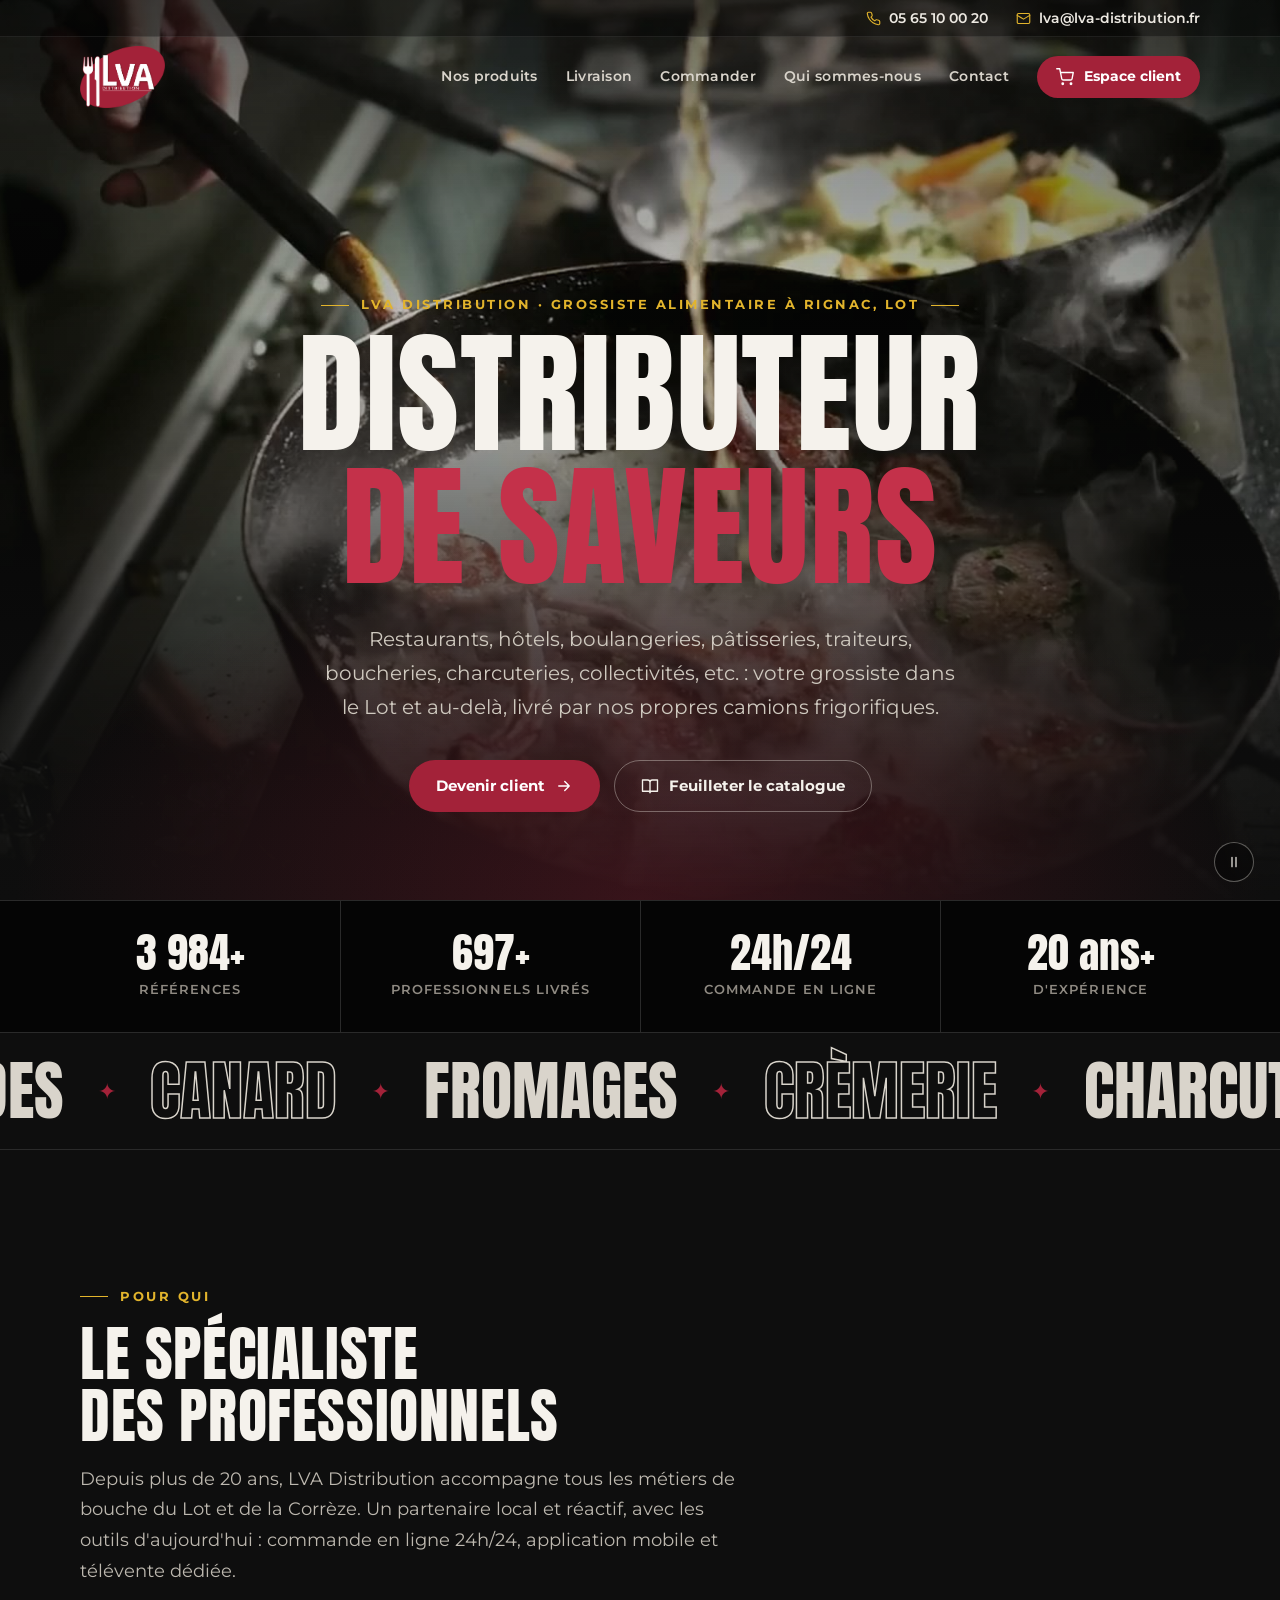
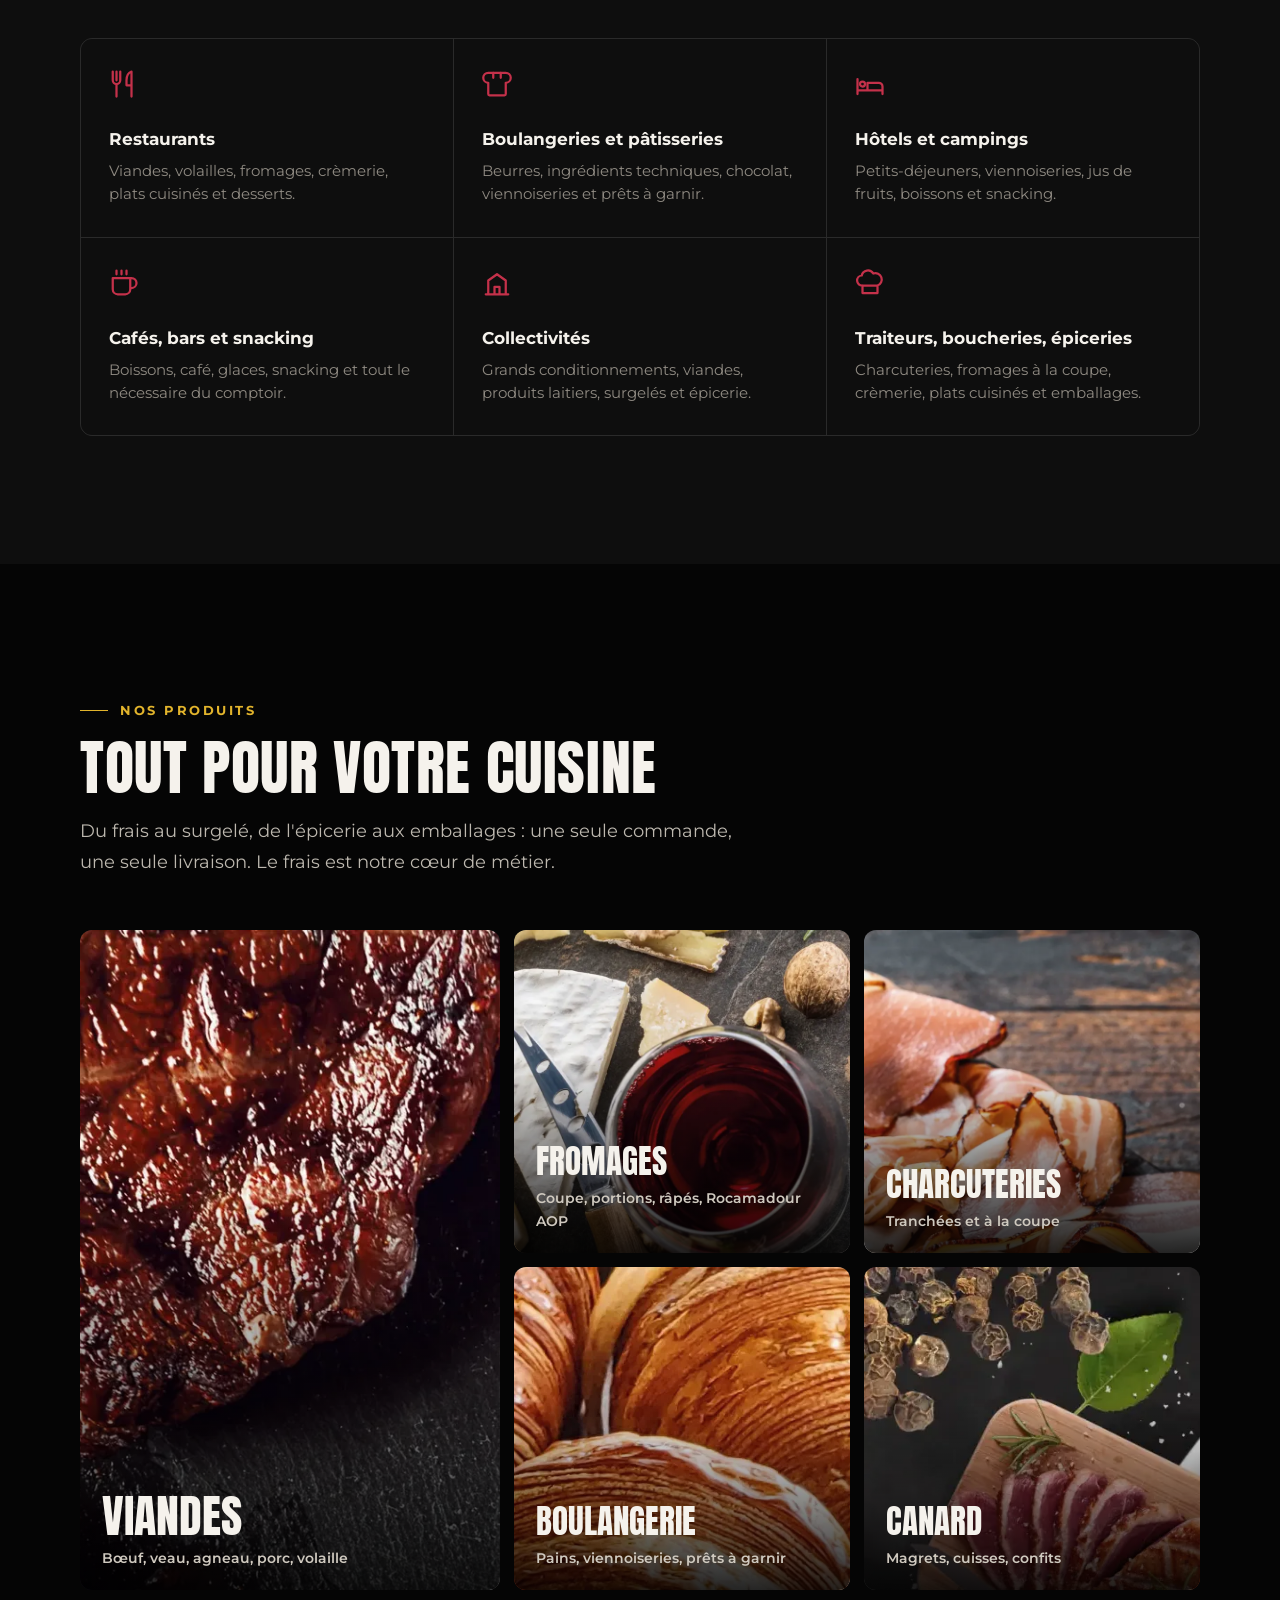
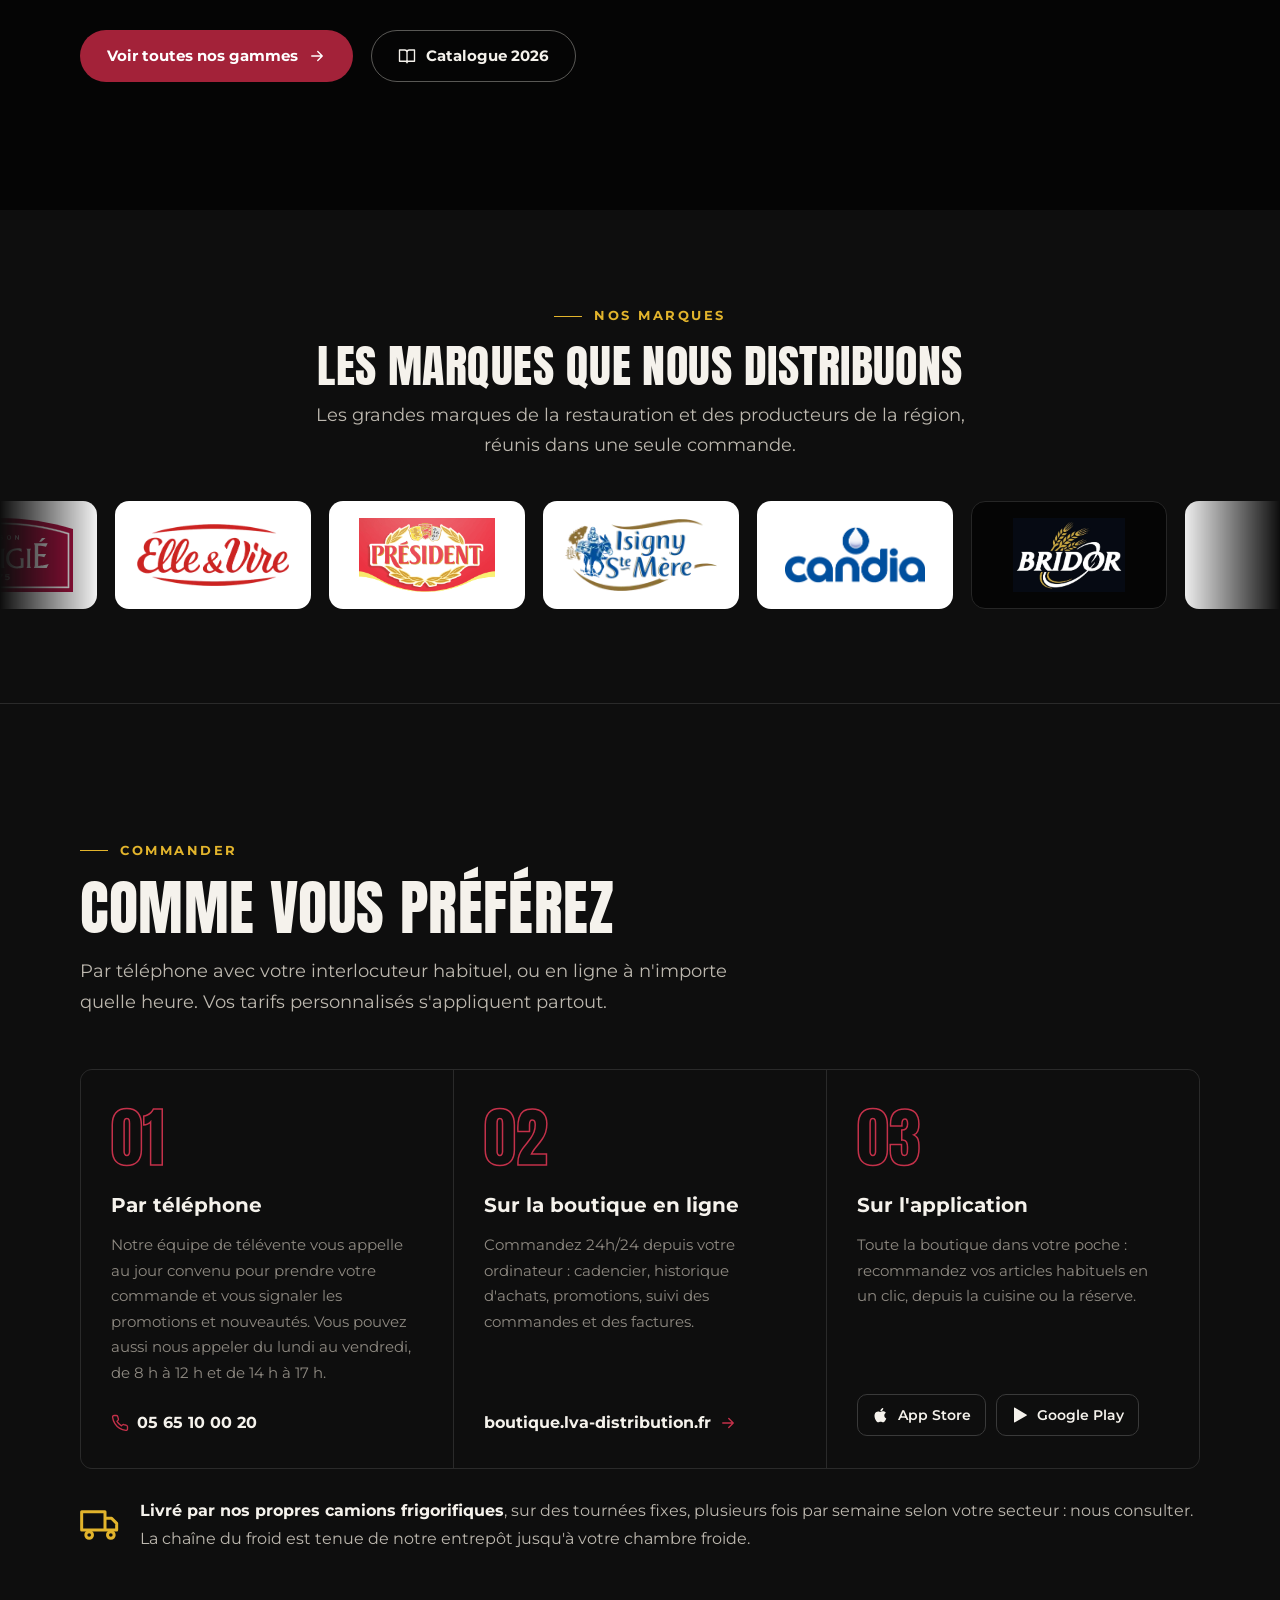
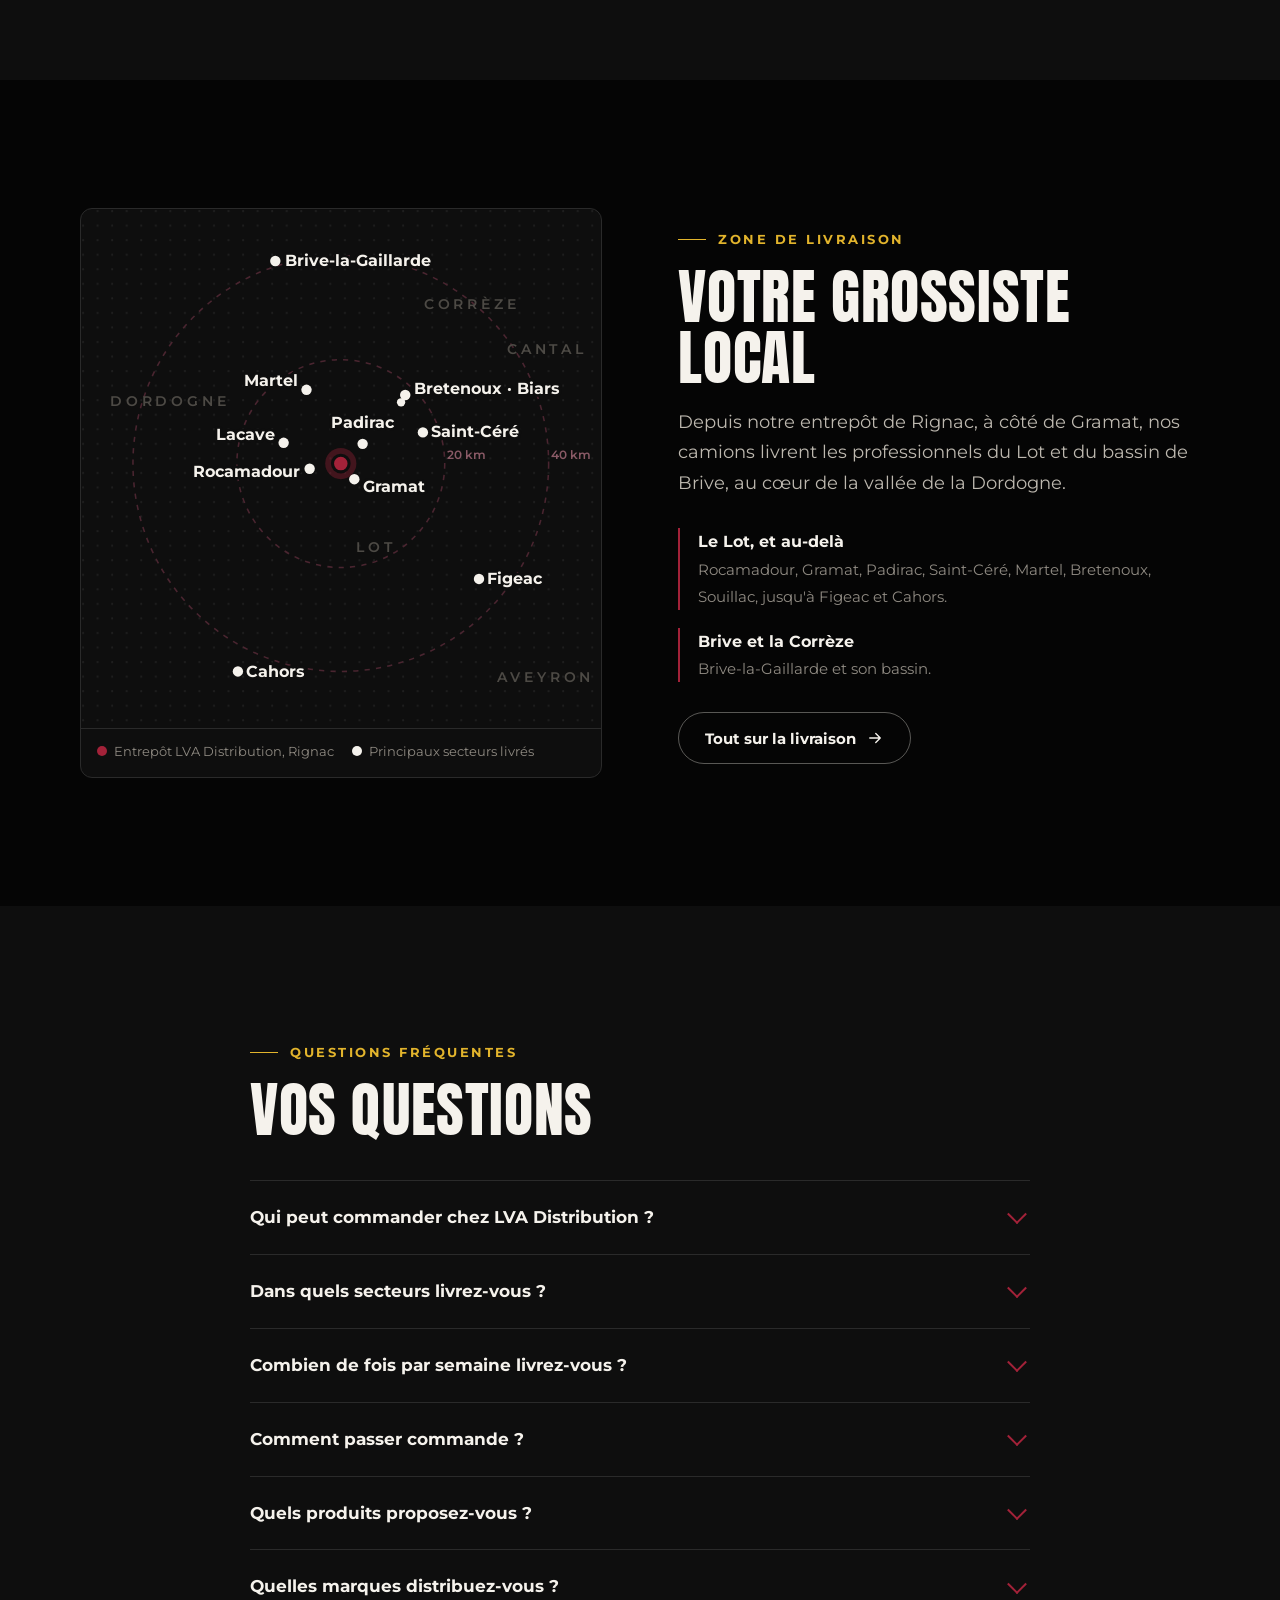
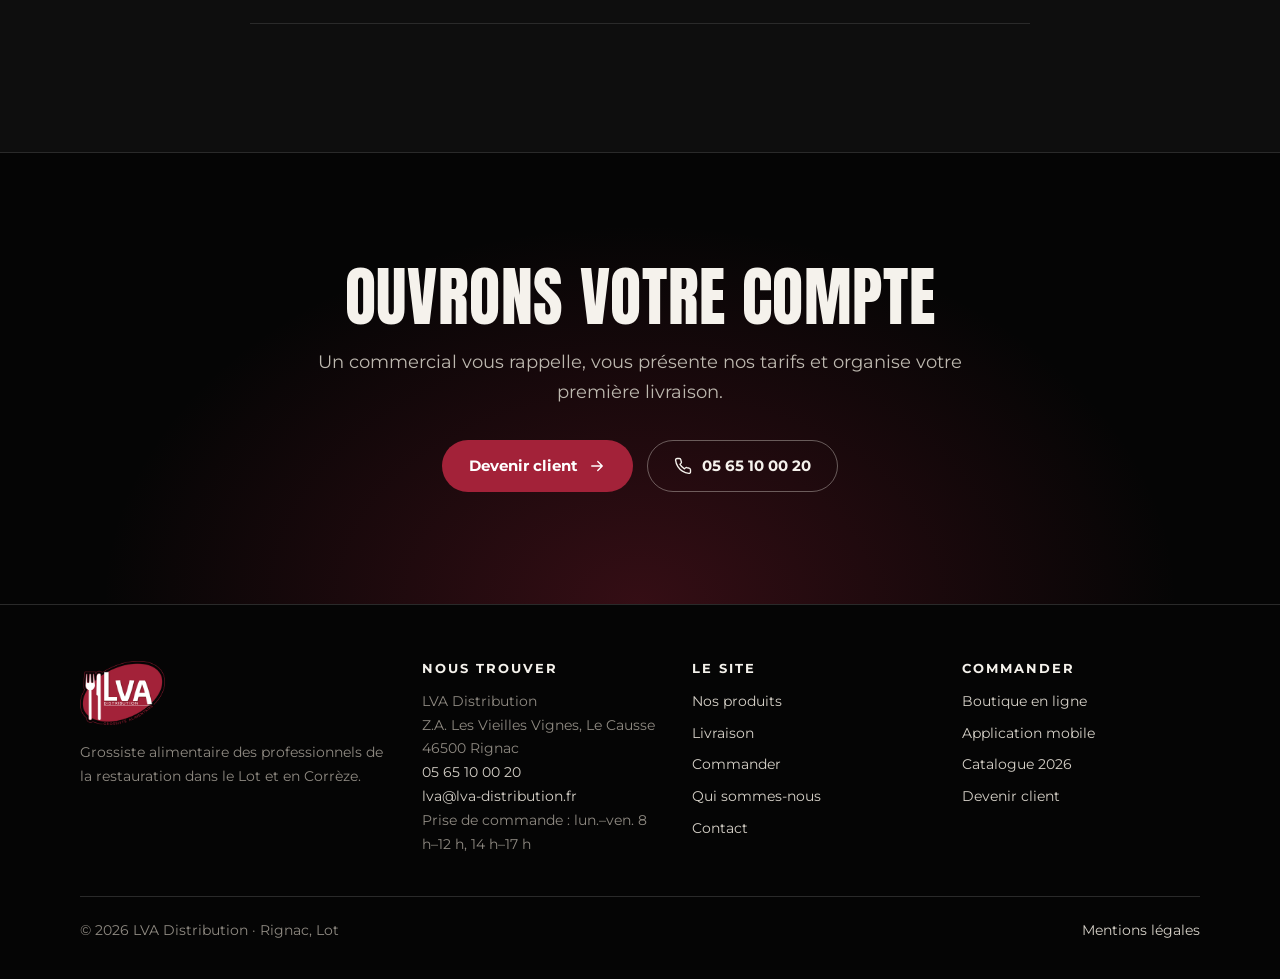
==== commit 934b113f: "Contact : le formulaire « Devenir client » part directement du site - Envoi à la fonction Supabase s" ====
--- a/docs/index.html
+++ b/docs/index.html
@@ -26,7 +26,7 @@
 <link rel="apple-touch-icon" href="assets/img/apple-touch-icon.png">
 <link rel="preload" href="assets/fonts/anton-latin-400-normal.woff2" as="font" type="font/woff2" crossorigin>
 <link rel="preload" href="assets/video/hero-cuisine.jpg?v=caba2e98" as="image" fetchpriority="high">
-<link rel="stylesheet" href="assets/site.css?v=4ace9c16">
+<link rel="stylesheet" href="assets/site.css?v=41789048">
 <script>document.documentElement.classList.add('js')</script>
 <script type="application/ld+json">{"@context":"https://schema.org","@graph":[{"@type":["WholesaleStore","Organization"],"@id":"https://www.lva-distribution.fr/#entreprise","name":"LVA Distribution","slogan":"Distributeur de saveurs","description":"Grossiste alimentaire pour les professionnels de la restauration et des métiers de bouche dans le Lot et en Corrèze : plus de 4 000 références en frais, surgelé et épicerie, livrées en camions frigorifiques.","url":"https://www.lva-distribution.fr/","logo":"https://www.lva-distribution.fr/assets/img/logo-lva.png","image":"https://www.lva-distribution.fr/assets/img/partage.jpg","telephone":"+33565100020","openingHoursSpecification":[{"@type":"OpeningHoursSpecification","dayOfWeek":["Monday","Tuesday","Wednesday","Thursday","Friday"],"opens":"08:00","closes":"12:00"},{"@type":"OpeningHoursSpecification","dayOfWeek":["Monday","Tuesday","Wednesday","Thursday","Friday"],"opens":"14:00","closes":"17:00"}],"address":{"@type":"PostalAddress","streetAddress":"Z.A. Les Vieilles Vignes, Le Causse","postalCode":"46500","addressLocality":"Rignac","addressRegion":"Occitanie","addressCountry":"FR"},"geo":{"@type":"GeoCoordinates","latitude":44.808,"longitude":1.693},"areaServed":[{"@type":"City","name":"Rocamadour"},{"@type":"City","name":"Gramat"},{"@type":"City","name":"Padirac"},{"@type":"City","name":"Alvignac"},{"@type":"City","name":"Lacave"},{"@type":"City","name":"Martel"},{"@type":"City","name":"Saint-Céré"},{"@type":"City","name":"Bretenoux"},{"@type":"City","name":"Biars-sur-Cère"},{"@type":"City","name":"Souillac"},{"@type":"City","name":"Figeac"},{"@type":"City","name":"Cahors"},{"@type":"City","name":"Brive-la-Gaillarde"},{"@type":"AdministrativeArea","name":"Lot"},{"@type":"AdministrativeArea","name":"Corrèze"}],"knowsAbout":["Viandes et volailles","Canard","Crèmerie et laits","Fromages","Charcuteries","Boulangerie et viennoiserie","Ingrédients boulangerie-pâtisserie","Matériel de cuisine et de pâtisserie","Plats cuisinés","Légumes et accompagnements","Desserts et glaces","Boissons","Épicerie, huiles et confitures","Emballages et hygiène"],"sameAs":["https://apps.apple.com/fr/app/lva-distribution/id6754167450","https://play.google.com/store/apps/details?id=fr.lva.ecommerce"],"potentialAction":{"@type":"OrderAction","target":"https://boutique.lva-distribution.fr/"},"email":"lva@lva-distribution.fr","vatID":"FR62801124116","taxID":"801124116"},{"@type":"WebSite","@id":"https://www.lva-distribution.fr/#site","url":"https://www.lva-distribution.fr/","name":"LVA Distribution","inLanguage":"fr-FR","publisher":{"@id":"https://www.lva-distribution.fr/#entreprise"}},{"@type":"WebPage","@id":"https://www.lva-distribution.fr/#page","url":"https://www.lva-distribution.fr/","name":"LVA Distribution · Grossiste alimentaire Lot et Corrèze","description":"Grossiste alimentaire à Rignac (Lot) : plus de 4 000 références en frais, surgelé et épicerie, livrées en camion frigorifique dans le Lot et en Corrèze.","inLanguage":"fr-FR","isPartOf":{"@id":"https://www.lva-distribution.fr/#site"},"about":{"@id":"https://www.lva-distribution.fr/#entreprise"},"dateModified":"2026-11-16"},{"@type":"FAQPage","mainEntity":[{"@type":"Question","name":"Qui peut commander chez LVA Distribution ?","acceptedAnswer":{"@type":"Answer","text":"Nous travaillons d'abord pour les professionnels : restaurants, boulangeries et pâtisseries, hôtels et campings, cafés et bars, collectivités, traiteurs, boucheries, charcuteries et épiceries. Les particuliers peuvent aussi commander : appelez-nous. L'ouverture d'un compte se fait sur simple demande, par téléphone au 05 65 10 00 20 ou par le formulaire de contact."}},{"@type":"Question","name":"Dans quels secteurs livrez-vous ?","acceptedAnswer":{"@type":"Answer","text":"Nous livrons depuis notre entrepôt de Rignac, à côté de Gramat : le Lot et au-delà (Rocamadour, Gramat, Padirac, Saint-Céré, Martel, Bretenoux, Biars-sur-Cère, Souillac, Figeac, Cahors…), ainsi que Brive-la-Gaillarde et la Corrèze."}},{"@type":"Question","name":"Combien de fois par semaine livrez-vous ?","acceptedAnswer":{"@type":"Answer","text":"Nous livrons plusieurs fois par semaine, en tournées fixes. Les jours de passage dépendent de votre secteur : nous consulter."}},{"@type":"Question","name":"Comment passer commande ?","acceptedAnswer":{"@type":"Answer","text":"Trois possibilités : par téléphone avec notre équipe de télévente, sur la boutique en ligne boutique.lva-distribution.fr (24h/24), ou sur l'application LVA Distribution (iPhone et Android). Vos tarifs personnalisés s'appliquent partout."}},{"@type":"Question","name":"Quels produits proposez-vous ?","acceptedAnswer":{"@type":"Answer","text":"Plus de 4 000 références : viandes et volailles, canard, crèmerie, fromages, charcuterie, boulangerie et viennoiserie, surgelés, épicerie, boissons, emballages et produits d'hygiène, ainsi que le matériel de cuisine et de pâtisserie."}},{"@type":"Question","name":"Quelles marques distribuez-vous ?","acceptedAnswer":{"@type":"Answer","text":"Nous travaillons notamment avec Rougié, Elle & Vire, Président, Isigny Sainte-Mère, Candia, Debic, Bridor, Vandemoortele, Callebaut, Andros, Jean Floc'h, Louis François, Le 5 Stagioni, Maison Cros, Mutti, Bindi, Glaces de Lyon, Ovipac, Destrel et Garcia de Pou pour les emballages, ainsi qu'avec Mallard Ferrière pour le matériel et des producteurs de la région comme la Fromagerie Duroux et le Domaine de Mordesson (Rocamadour AOP)."}}]}]}</script>
 </head>
@@ -200,6 +200,6 @@
     </div>
   </div>
 </footer>
-<script src="assets/site.js?v=4ace9c16" defer></script>
+<script src="assets/site.js?v=41789048" defer></script>
 </body>
 </html>
--- a/docs/assets/site.css
+++ b/docs/assets/site.css
@@ -331,6 +331,7 @@
 .champs { display: grid; grid-template-columns: 1fr 1fr; gap: 16px; }
 .champ { display: flex; flex-direction: column; gap: 7px; }
 .champ.large { grid-column: 1 / -1; }
+.champ.piege { position: absolute; left: -9999px; width: 1px; height: 1px; overflow: hidden; }
 .champ label { font-size: 13px; font-weight: 700; color: #d6d1c8; }
 .champ input, .champ select, .champ textarea { font: inherit; font-size: 16px; color: var(--blanc); border: 1px solid #333; border-radius: 10px; padding: 12px 14px; background: var(--noir); width: 100%; }
 .champ select { color-scheme: dark; }
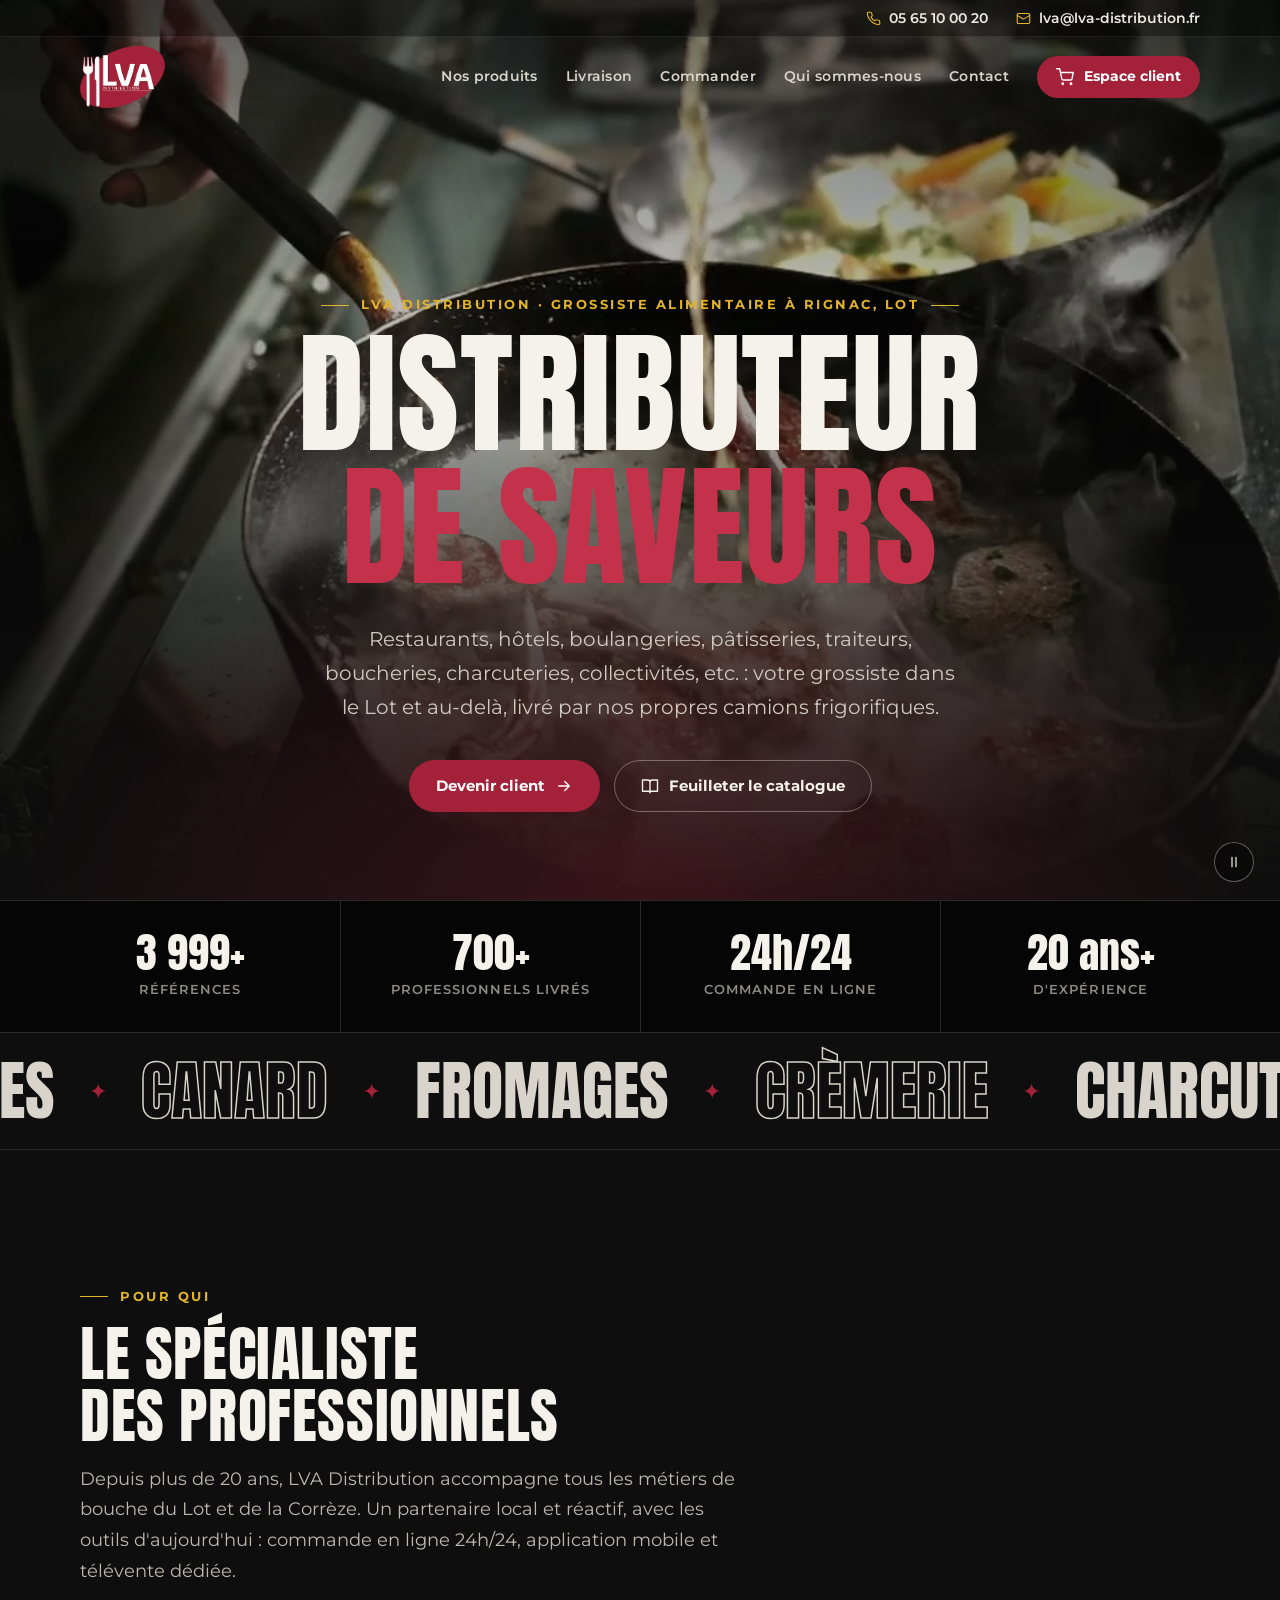
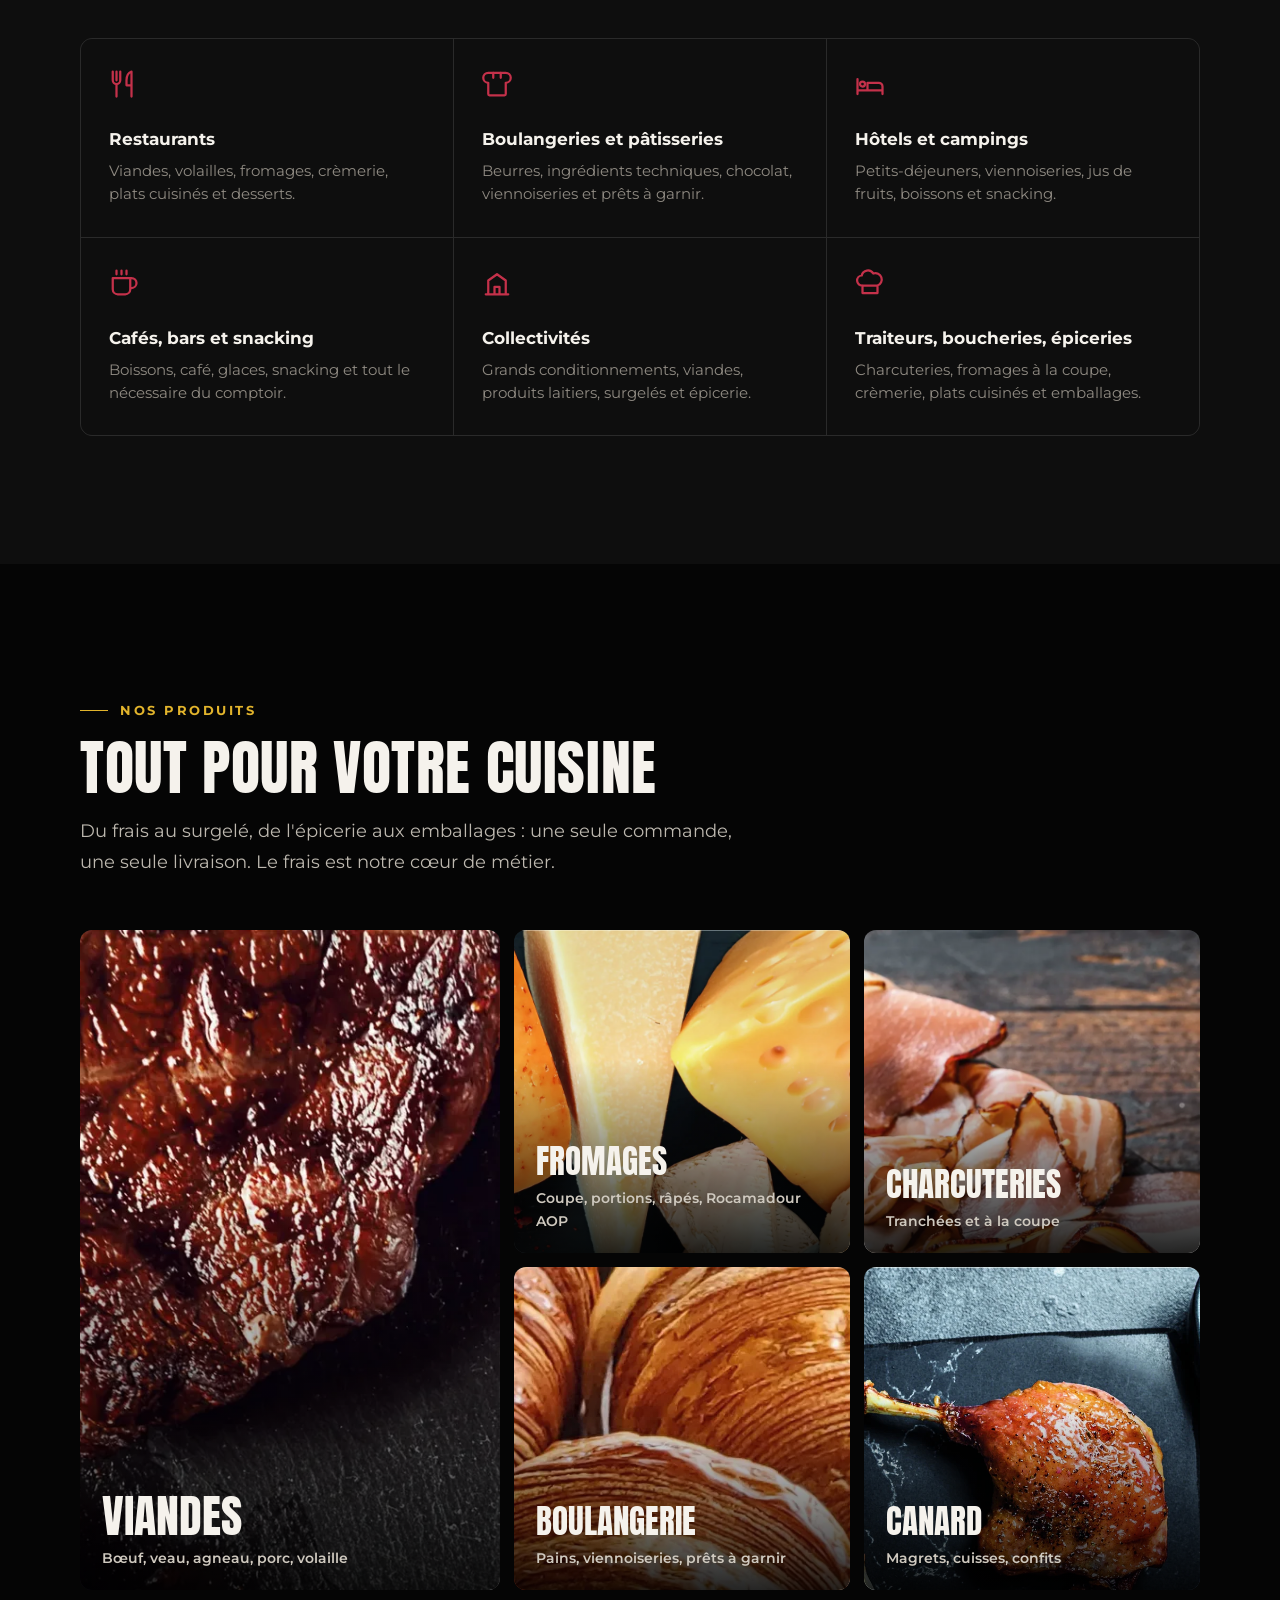
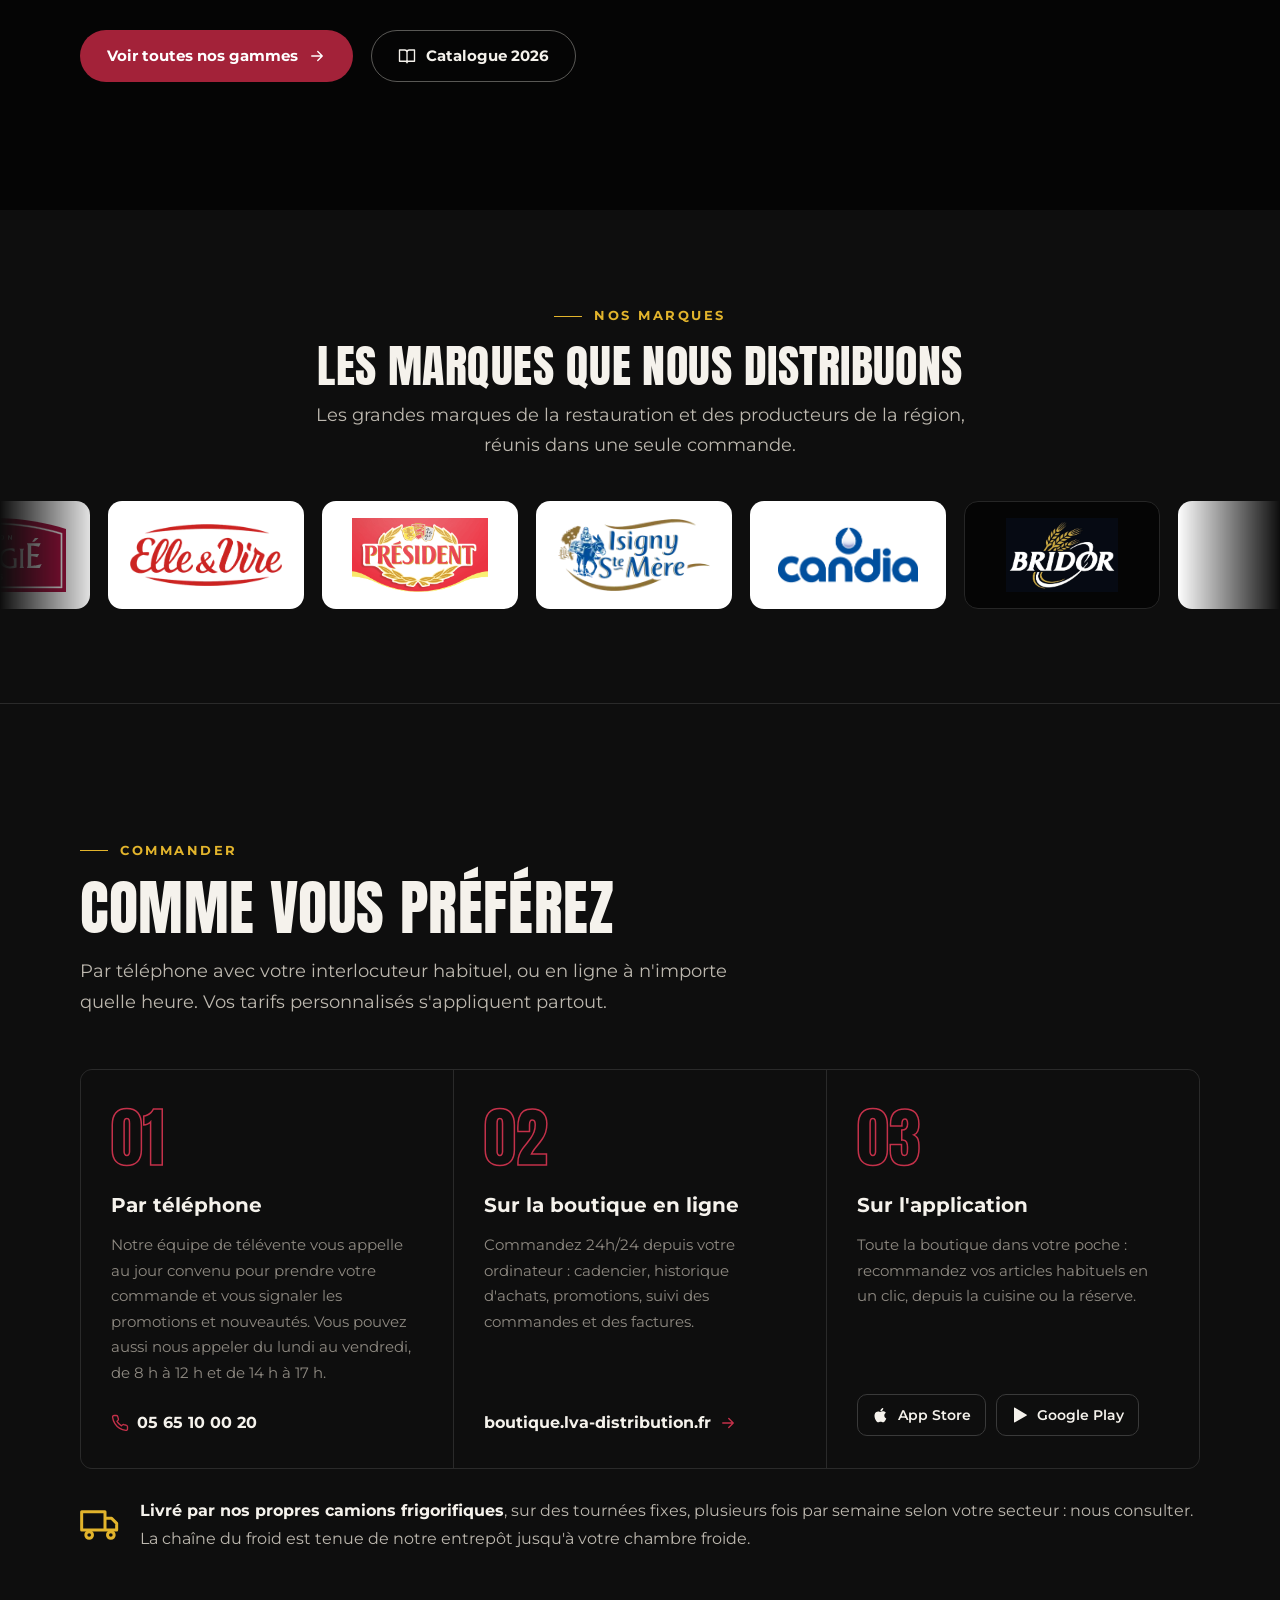
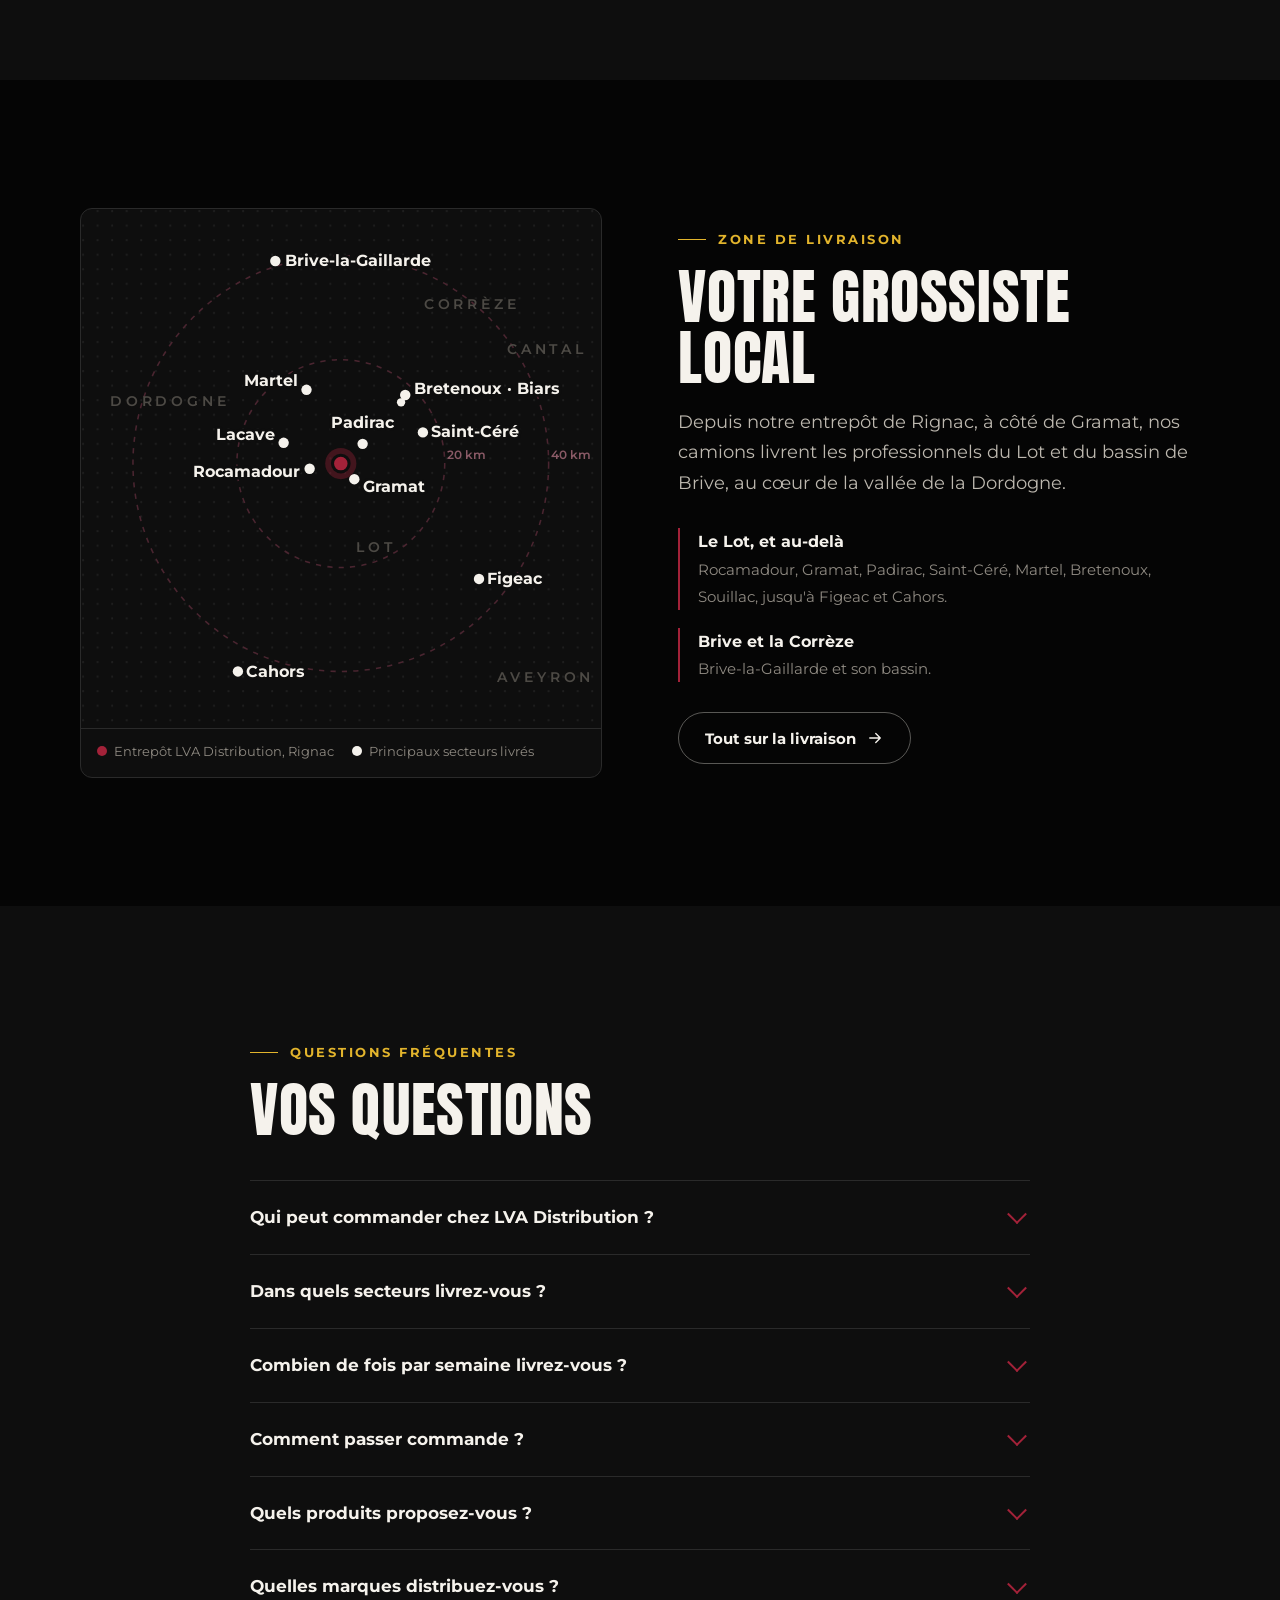
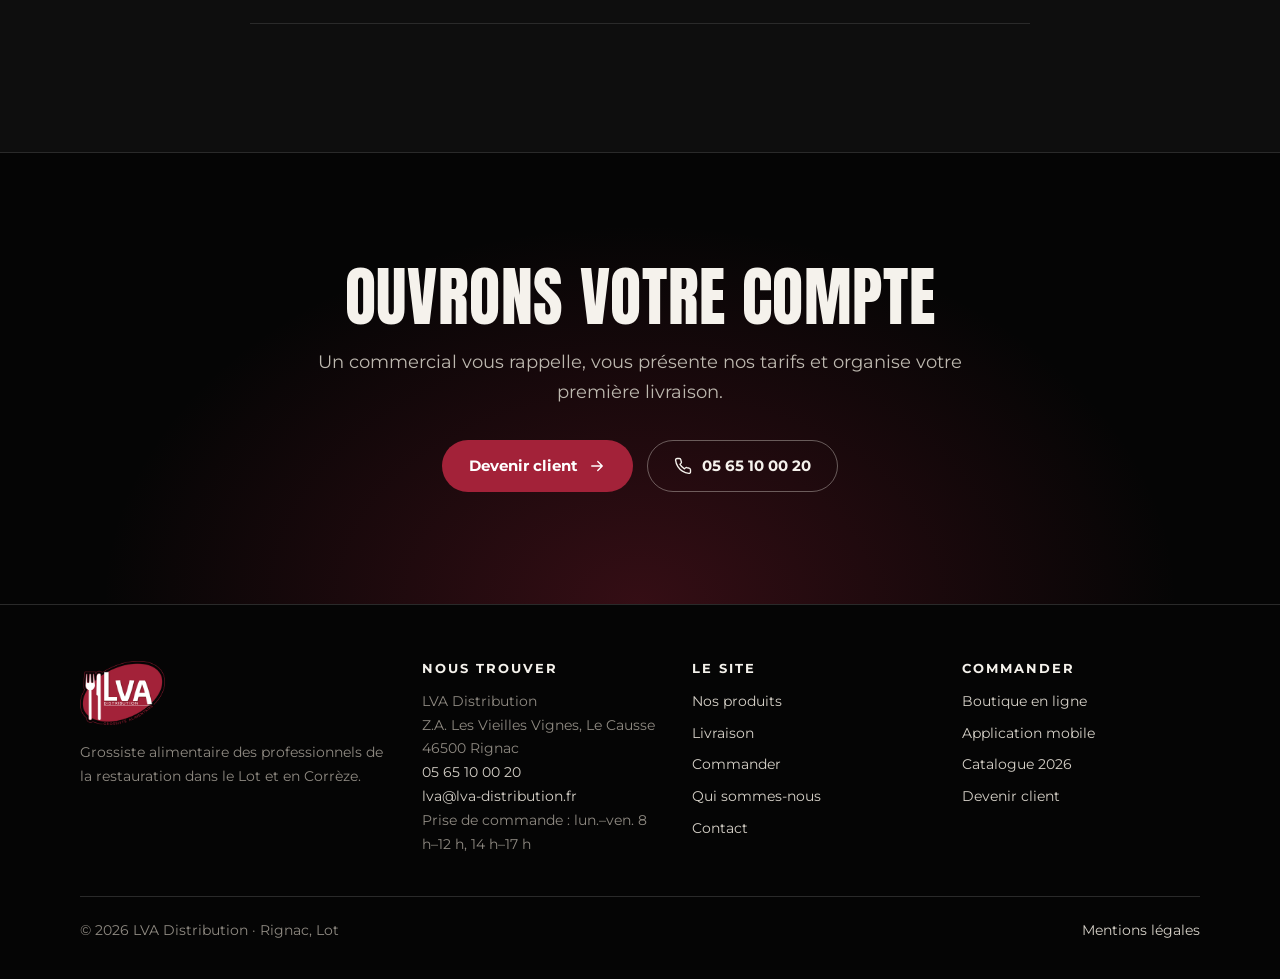
==== commit 0f96db6f: "Produits et accueil : photos canard et fromages refaites Canard : la bande étroite étirée (floue) es" ====
--- a/docs/index.html
+++ b/docs/index.html
@@ -28,7 +28,7 @@
 <link rel="preload" href="assets/video/hero-cuisine.jpg?v=caba2e98" as="image" fetchpriority="high">
 <link rel="stylesheet" href="assets/site.css?v=41789048">
 <script>document.documentElement.classList.add('js')</script>
-<script type="application/ld+json">{"@context":"https://schema.org","@graph":[{"@type":["WholesaleStore","Organization"],"@id":"https://www.lva-distribution.fr/#entreprise","name":"LVA Distribution","slogan":"Distributeur de saveurs","description":"Grossiste alimentaire pour les professionnels de la restauration et des métiers de bouche dans le Lot et en Corrèze : plus de 4 000 références en frais, surgelé et épicerie, livrées en camions frigorifiques.","url":"https://www.lva-distribution.fr/","logo":"https://www.lva-distribution.fr/assets/img/logo-lva.png","image":"https://www.lva-distribution.fr/assets/img/partage.jpg","telephone":"+33565100020","openingHoursSpecification":[{"@type":"OpeningHoursSpecification","dayOfWeek":["Monday","Tuesday","Wednesday","Thursday","Friday"],"opens":"08:00","closes":"12:00"},{"@type":"OpeningHoursSpecification","dayOfWeek":["Monday","Tuesday","Wednesday","Thursday","Friday"],"opens":"14:00","closes":"17:00"}],"address":{"@type":"PostalAddress","streetAddress":"Z.A. Les Vieilles Vignes, Le Causse","postalCode":"46500","addressLocality":"Rignac","addressRegion":"Occitanie","addressCountry":"FR"},"geo":{"@type":"GeoCoordinates","latitude":44.808,"longitude":1.693},"areaServed":[{"@type":"City","name":"Rocamadour"},{"@type":"City","name":"Gramat"},{"@type":"City","name":"Padirac"},{"@type":"City","name":"Alvignac"},{"@type":"City","name":"Lacave"},{"@type":"City","name":"Martel"},{"@type":"City","name":"Saint-Céré"},{"@type":"City","name":"Bretenoux"},{"@type":"City","name":"Biars-sur-Cère"},{"@type":"City","name":"Souillac"},{"@type":"City","name":"Figeac"},{"@type":"City","name":"Cahors"},{"@type":"City","name":"Brive-la-Gaillarde"},{"@type":"AdministrativeArea","name":"Lot"},{"@type":"AdministrativeArea","name":"Corrèze"}],"knowsAbout":["Viandes et volailles","Canard","Crèmerie et laits","Fromages","Charcuteries","Boulangerie et viennoiserie","Ingrédients boulangerie-pâtisserie","Matériel de cuisine et de pâtisserie","Plats cuisinés","Légumes et accompagnements","Desserts et glaces","Boissons","Épicerie, huiles et confitures","Emballages et hygiène"],"sameAs":["https://apps.apple.com/fr/app/lva-distribution/id6754167450","https://play.google.com/store/apps/details?id=fr.lva.ecommerce"],"potentialAction":{"@type":"OrderAction","target":"https://boutique.lva-distribution.fr/"},"email":"lva@lva-distribution.fr","vatID":"FR62801124116","taxID":"801124116"},{"@type":"WebSite","@id":"https://www.lva-distribution.fr/#site","url":"https://www.lva-distribution.fr/","name":"LVA Distribution","inLanguage":"fr-FR","publisher":{"@id":"https://www.lva-distribution.fr/#entreprise"}},{"@type":"WebPage","@id":"https://www.lva-distribution.fr/#page","url":"https://www.lva-distribution.fr/","name":"LVA Distribution · Grossiste alimentaire Lot et Corrèze","description":"Grossiste alimentaire à Rignac (Lot) : plus de 4 000 références en frais, surgelé et épicerie, livrées en camion frigorifique dans le Lot et en Corrèze.","inLanguage":"fr-FR","isPartOf":{"@id":"https://www.lva-distribution.fr/#site"},"about":{"@id":"https://www.lva-distribution.fr/#entreprise"},"dateModified":"2026-11-16"},{"@type":"FAQPage","mainEntity":[{"@type":"Question","name":"Qui peut commander chez LVA Distribution ?","acceptedAnswer":{"@type":"Answer","text":"Nous travaillons d'abord pour les professionnels : restaurants, boulangeries et pâtisseries, hôtels et campings, cafés et bars, collectivités, traiteurs, boucheries, charcuteries et épiceries. Les particuliers peuvent aussi commander : appelez-nous. L'ouverture d'un compte se fait sur simple demande, par téléphone au 05 65 10 00 20 ou par le formulaire de contact."}},{"@type":"Question","name":"Dans quels secteurs livrez-vous ?","acceptedAnswer":{"@type":"Answer","text":"Nous livrons depuis notre entrepôt de Rignac, à côté de Gramat : le Lot et au-delà (Rocamadour, Gramat, Padirac, Saint-Céré, Martel, Bretenoux, Biars-sur-Cère, Souillac, Figeac, Cahors…), ainsi que Brive-la-Gaillarde et la Corrèze."}},{"@type":"Question","name":"Combien de fois par semaine livrez-vous ?","acceptedAnswer":{"@type":"Answer","text":"Nous livrons plusieurs fois par semaine, en tournées fixes. Les jours de passage dépendent de votre secteur : nous consulter."}},{"@type":"Question","name":"Comment passer commande ?","acceptedAnswer":{"@type":"Answer","text":"Trois possibilités : par téléphone avec notre équipe de télévente, sur la boutique en ligne boutique.lva-distribution.fr (24h/24), ou sur l'application LVA Distribution (iPhone et Android). Vos tarifs personnalisés s'appliquent partout."}},{"@type":"Question","name":"Quels produits proposez-vous ?","acceptedAnswer":{"@type":"Answer","text":"Plus de 4 000 références : viandes et volailles, canard, crèmerie, fromages, charcuterie, boulangerie et viennoiserie, surgelés, épicerie, boissons, emballages et produits d'hygiène, ainsi que le matériel de cuisine et de pâtisserie."}},{"@type":"Question","name":"Quelles marques distribuez-vous ?","acceptedAnswer":{"@type":"Answer","text":"Nous travaillons notamment avec Rougié, Elle & Vire, Président, Isigny Sainte-Mère, Candia, Debic, Bridor, Vandemoortele, Callebaut, Andros, Jean Floc'h, Louis François, Le 5 Stagioni, Maison Cros, Mutti, Bindi, Glaces de Lyon, Ovipac, Destrel et Garcia de Pou pour les emballages, ainsi qu'avec Mallard Ferrière pour le matériel et des producteurs de la région comme la Fromagerie Duroux et le Domaine de Mordesson (Rocamadour AOP)."}}]}]}</script>
+<script type="application/ld+json">{"@context":"https://schema.org","@graph":[{"@type":["WholesaleStore","Organization"],"@id":"https://www.lva-distribution.fr/#entreprise","name":"LVA Distribution","slogan":"Distributeur de saveurs","description":"Grossiste alimentaire pour les professionnels de la restauration et des métiers de bouche dans le Lot et en Corrèze : plus de 4 000 références en frais, surgelé et épicerie, livrées en camions frigorifiques.","url":"https://www.lva-distribution.fr/","logo":"https://www.lva-distribution.fr/assets/img/logo-lva.png","image":"https://www.lva-distribution.fr/assets/img/partage.jpg","telephone":"+33565100020","openingHoursSpecification":[{"@type":"OpeningHoursSpecification","dayOfWeek":["Monday","Tuesday","Wednesday","Thursday","Friday"],"opens":"08:00","closes":"12:00"},{"@type":"OpeningHoursSpecification","dayOfWeek":["Monday","Tuesday","Wednesday","Thursday","Friday"],"opens":"14:00","closes":"17:00"}],"address":{"@type":"PostalAddress","streetAddress":"Z.A. Les Vieilles Vignes, Le Causse","postalCode":"46500","addressLocality":"Rignac","addressRegion":"Occitanie","addressCountry":"FR"},"geo":{"@type":"GeoCoordinates","latitude":44.808,"longitude":1.693},"areaServed":[{"@type":"City","name":"Rocamadour"},{"@type":"City","name":"Gramat"},{"@type":"City","name":"Padirac"},{"@type":"City","name":"Alvignac"},{"@type":"City","name":"Lacave"},{"@type":"City","name":"Martel"},{"@type":"City","name":"Saint-Céré"},{"@type":"City","name":"Bretenoux"},{"@type":"City","name":"Biars-sur-Cère"},{"@type":"City","name":"Souillac"},{"@type":"City","name":"Figeac"},{"@type":"City","name":"Cahors"},{"@type":"City","name":"Brive-la-Gaillarde"},{"@type":"AdministrativeArea","name":"Lot"},{"@type":"AdministrativeArea","name":"Corrèze"}],"knowsAbout":["Viandes et volailles","Canard","Crèmerie et laits","Fromages","Charcuteries","Boulangerie et viennoiserie","Ingrédients boulangerie-pâtisserie","Matériel de cuisine et de pâtisserie","Plats cuisinés","Légumes et accompagnements","Desserts et glaces","Boissons","Épicerie, huiles et confitures","Emballages et hygiène"],"sameAs":["https://apps.apple.com/fr/app/lva-distribution/id6754167450","https://play.google.com/store/apps/details?id=fr.lva.ecommerce"],"potentialAction":{"@type":"OrderAction","target":"https://boutique.lva-distribution.fr/"},"email":"lva@lva-distribution.fr","vatID":"FR62801124116","taxID":"801124116"},{"@type":"WebSite","@id":"https://www.lva-distribution.fr/#site","url":"https://www.lva-distribution.fr/","name":"LVA Distribution","inLanguage":"fr-FR","publisher":{"@id":"https://www.lva-distribution.fr/#entreprise"}},{"@type":"WebPage","@id":"https://www.lva-distribution.fr/#page","url":"https://www.lva-distribution.fr/","name":"LVA Distribution · Grossiste alimentaire Lot et Corrèze","description":"Grossiste alimentaire à Rignac (Lot) : plus de 4 000 références en frais, surgelé et épicerie, livrées en camion frigorifique dans le Lot et en Corrèze.","inLanguage":"fr-FR","isPartOf":{"@id":"https://www.lva-distribution.fr/#site"},"about":{"@id":"https://www.lva-distribution.fr/#entreprise"},"dateModified":"2026-11-19"},{"@type":"FAQPage","mainEntity":[{"@type":"Question","name":"Qui peut commander chez LVA Distribution ?","acceptedAnswer":{"@type":"Answer","text":"Nous travaillons d'abord pour les professionnels : restaurants, boulangeries et pâtisseries, hôtels et campings, cafés et bars, collectivités, traiteurs, boucheries, charcuteries et épiceries. Les particuliers peuvent aussi commander : appelez-nous. L'ouverture d'un compte se fait sur simple demande, par téléphone au 05 65 10 00 20 ou par le formulaire de contact."}},{"@type":"Question","name":"Dans quels secteurs livrez-vous ?","acceptedAnswer":{"@type":"Answer","text":"Nous livrons depuis notre entrepôt de Rignac, à côté de Gramat : le Lot et au-delà (Rocamadour, Gramat, Padirac, Saint-Céré, Martel, Bretenoux, Biars-sur-Cère, Souillac, Figeac, Cahors…), ainsi que Brive-la-Gaillarde et la Corrèze."}},{"@type":"Question","name":"Combien de fois par semaine livrez-vous ?","acceptedAnswer":{"@type":"Answer","text":"Nous livrons plusieurs fois par semaine, en tournées fixes. Les jours de passage dépendent de votre secteur : nous consulter."}},{"@type":"Question","name":"Comment passer commande ?","acceptedAnswer":{"@type":"Answer","text":"Trois possibilités : par téléphone avec notre équipe de télévente, sur la boutique en ligne boutique.lva-distribution.fr (24h/24), ou sur l'application LVA Distribution (iPhone et Android). Vos tarifs personnalisés s'appliquent partout."}},{"@type":"Question","name":"Quels produits proposez-vous ?","acceptedAnswer":{"@type":"Answer","text":"Plus de 4 000 références : viandes et volailles, canard, crèmerie, fromages, charcuterie, boulangerie et viennoiserie, surgelés, épicerie, boissons, emballages et produits d'hygiène, ainsi que le matériel de cuisine et de pâtisserie."}},{"@type":"Question","name":"Quelles marques distribuez-vous ?","acceptedAnswer":{"@type":"Answer","text":"Nous travaillons notamment avec Rougié, Elle & Vire, Président, Isigny Sainte-Mère, Candia, Debic, Bridor, Vandemoortele, Callebaut, Andros, Jean Floc'h, Louis François, Le 5 Stagioni, Maison Cros, Mutti, Bindi, Glaces de Lyon, Ovipac, Destrel et Garcia de Pou pour les emballages, ainsi qu'avec Mallard Ferrière pour le matériel et des producteurs de la région comme la Fromagerie Duroux et le Domaine de Mordesson (Rocamadour AOP)."}}]}]}</script>
 </head>
 <body>
 <svg width="0" height="0" style="position:absolute" aria-hidden="true">
@@ -107,10 +107,10 @@
     <p class="chapo">Du frais au surgelé, de l'épicerie aux emballages : une seule commande, une seule livraison. Le frais est notre cœur de métier.</p>
     <div class="mosaique">
       <figure class="tuile"><img src="assets/img/viandes.webp" alt="Pièces de bœuf grillées sur une ardoise" loading="lazy" width="700" height="700"><figcaption><b>Viandes</b><span>Bœuf, veau, agneau, porc, volaille</span></figcaption></figure>
-      <figure class="tuile"><img src="assets/img/fromages.webp" alt="Plateau de fromages et verre de vin rouge" loading="lazy" width="700" height="700"><figcaption><b>Fromages</b><span>Coupe, portions, râpés, Rocamadour AOP</span></figcaption></figure>
+      <figure class="tuile"><img src="assets/img/univers/fromages-plateau.webp" alt="Assortiment de fromages à la coupe sur une ardoise" loading="lazy" width="1200" height="800"><figcaption><b>Fromages</b><span>Coupe, portions, râpés, Rocamadour AOP</span></figcaption></figure>
       <figure class="tuile"><img src="assets/img/charcuteries.webp" alt="Tranches de jambon et de lard sur une planche" loading="lazy" width="700" height="700"><figcaption><b>Charcuteries</b><span>Tranchées et à la coupe</span></figcaption></figure>
       <figure class="tuile"><img src="assets/img/boulangerie.webp" alt="Croissants dorés sur une plaque" loading="lazy" width="540" height="465"><figcaption><b>Boulangerie</b><span>Pains, viennoiseries, prêts à garnir</span></figcaption></figure>
-      <figure class="tuile"><img src="assets/img/bandeau-droite.webp" alt="Magret de canard tranché et grains de poivre" loading="lazy" width="378" height="1350" style="object-position:50% 70%"><figcaption><b>Canard</b><span>Magrets, cuisses, confits</span></figcaption></figure>
+      <figure class="tuile"><img src="assets/img/univers/canard.webp" alt="Cuisse de canard confite sur une ardoise" loading="lazy" width="911" height="607"><figcaption><b>Canard</b><span>Magrets, cuisses, confits</span></figcaption></figure>
     </div>
     <div class="pied-section">
       <a class="btn btn-rouge" href="produits/">Voir toutes nos gammes <svg class="ic"><use href="#i-fleche"/></svg></a>
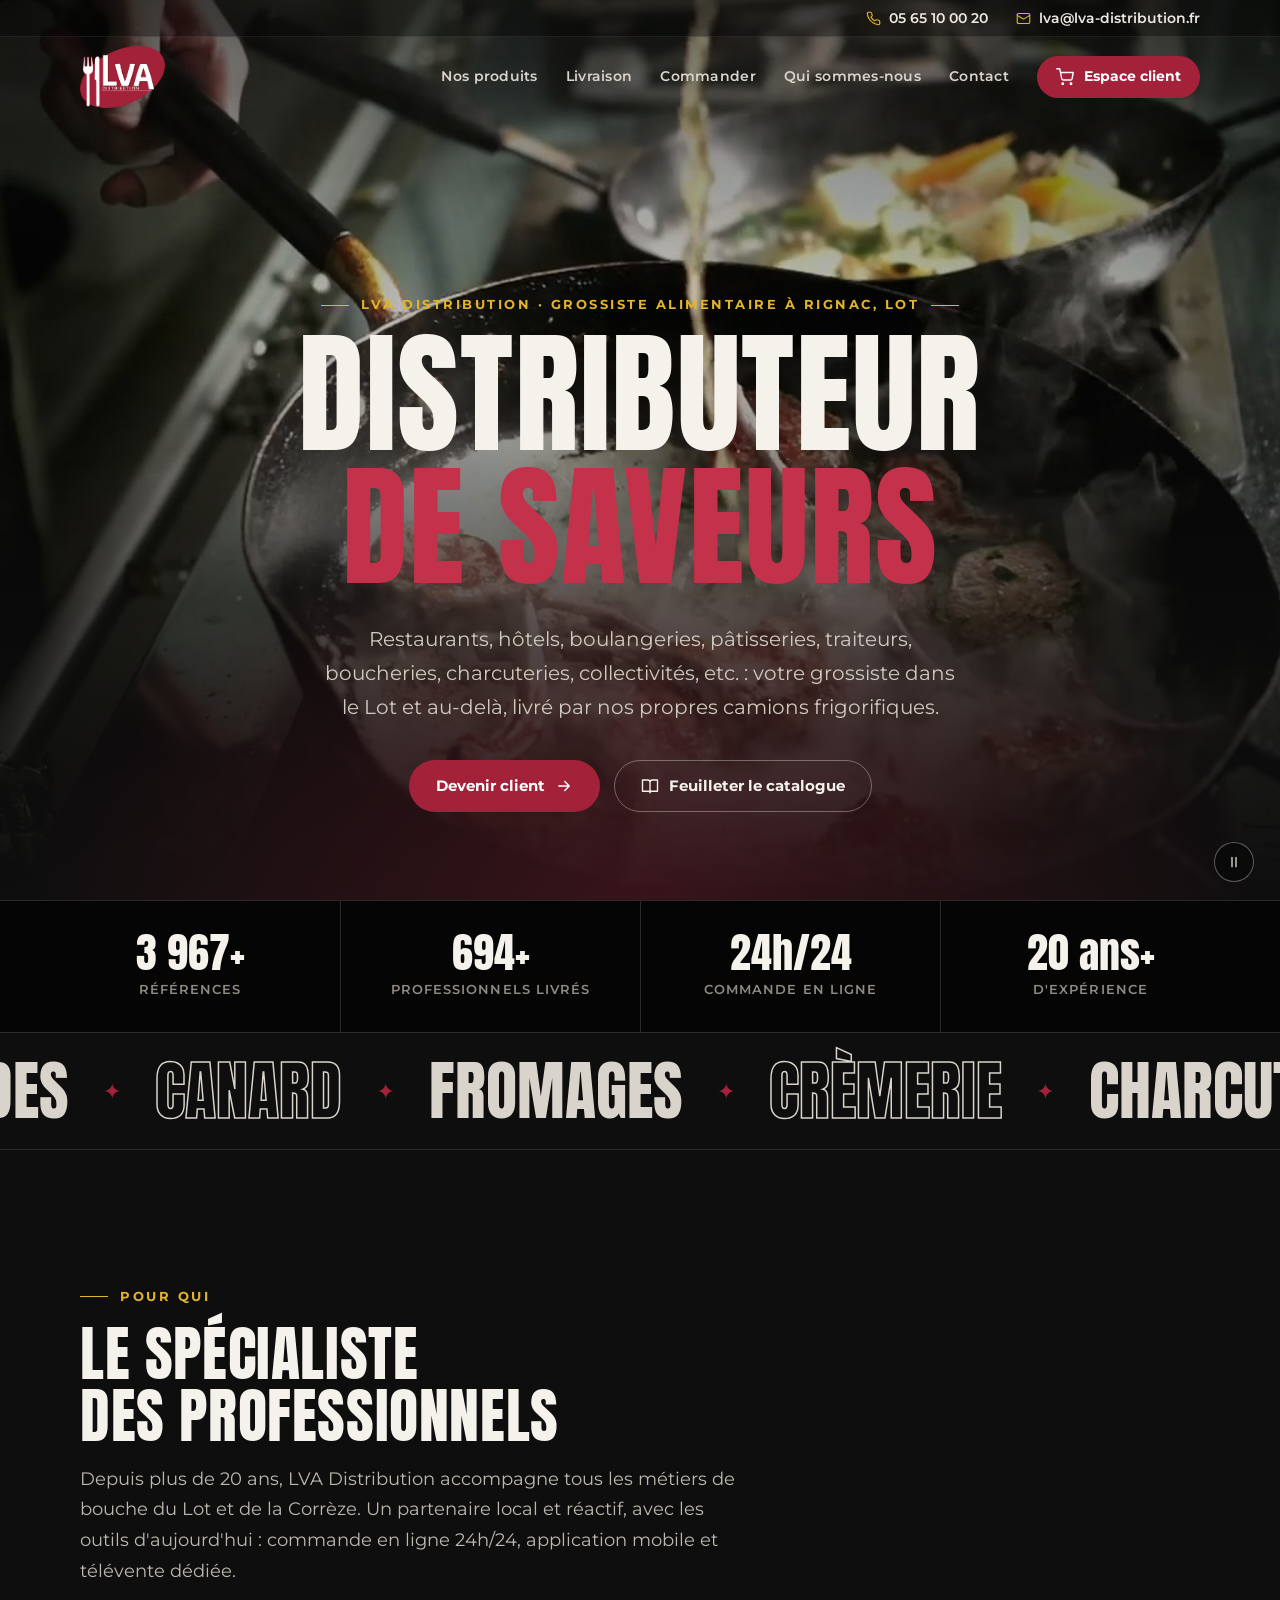
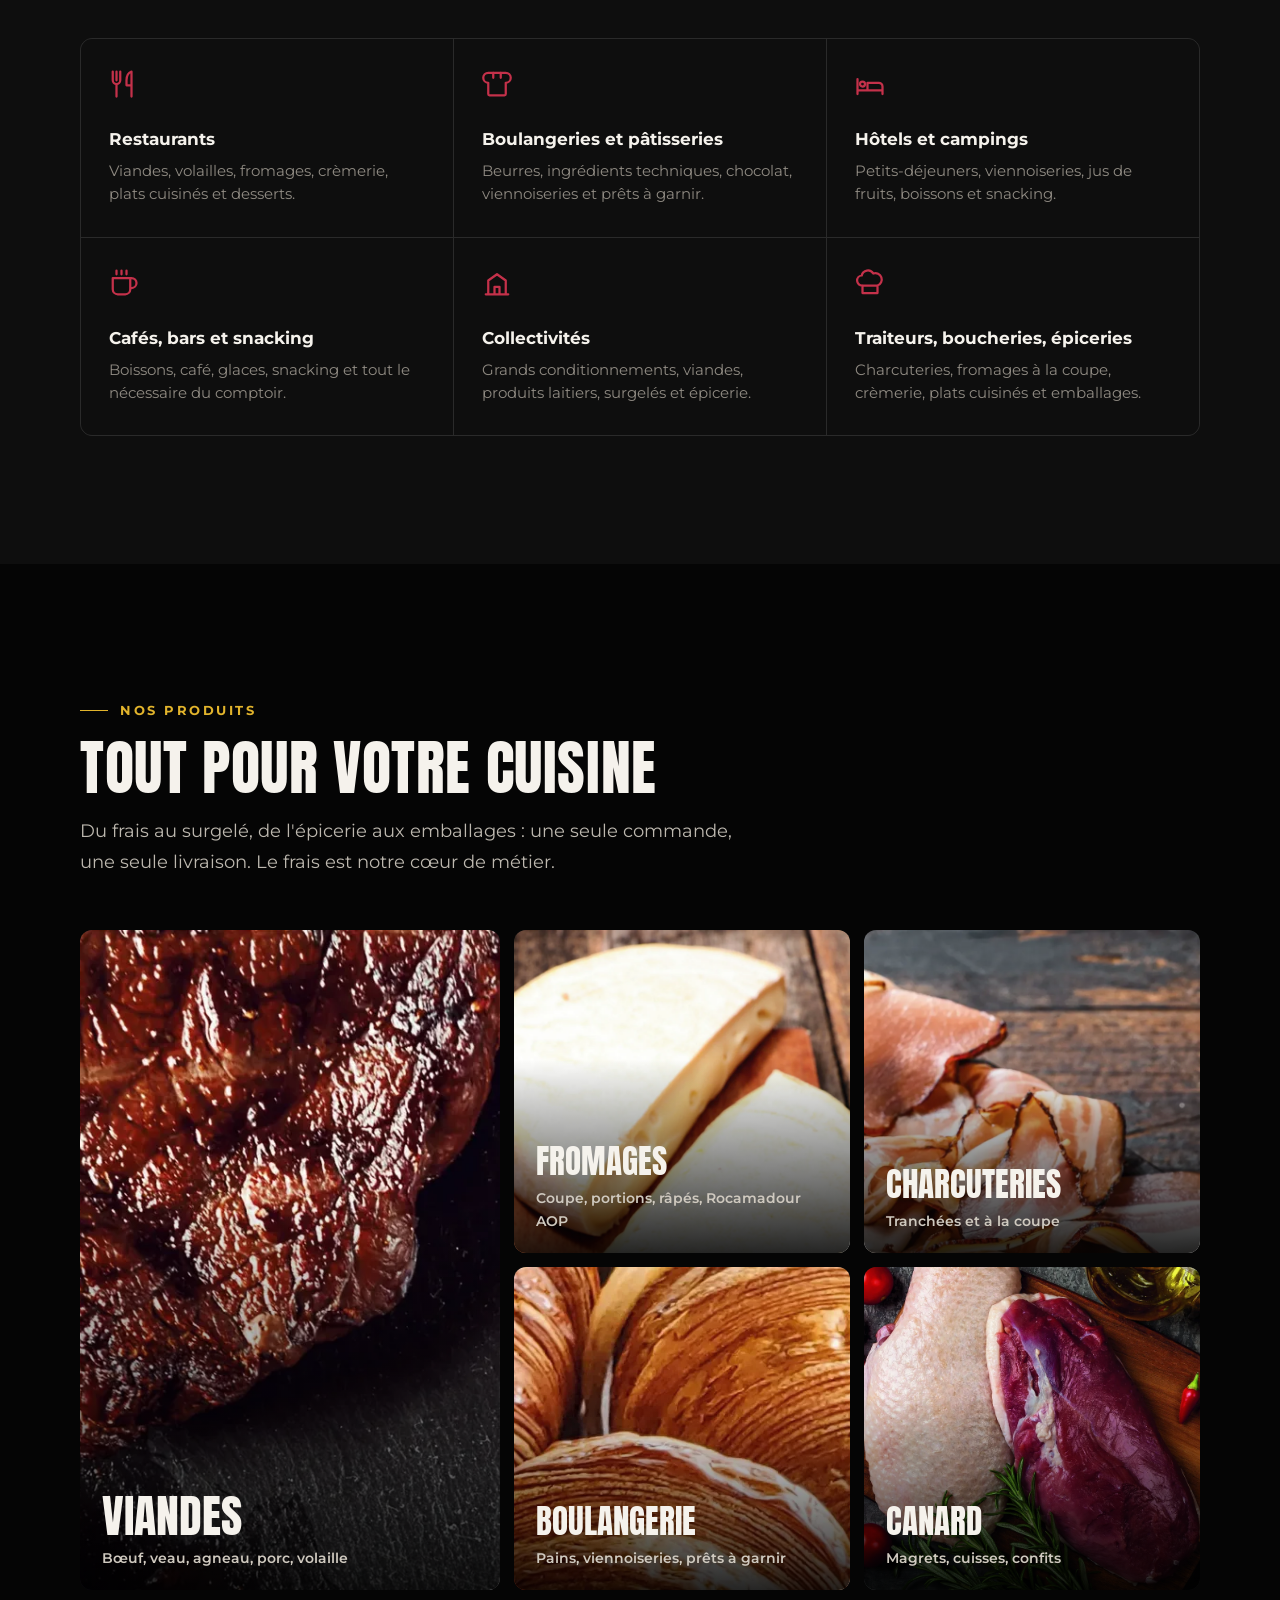
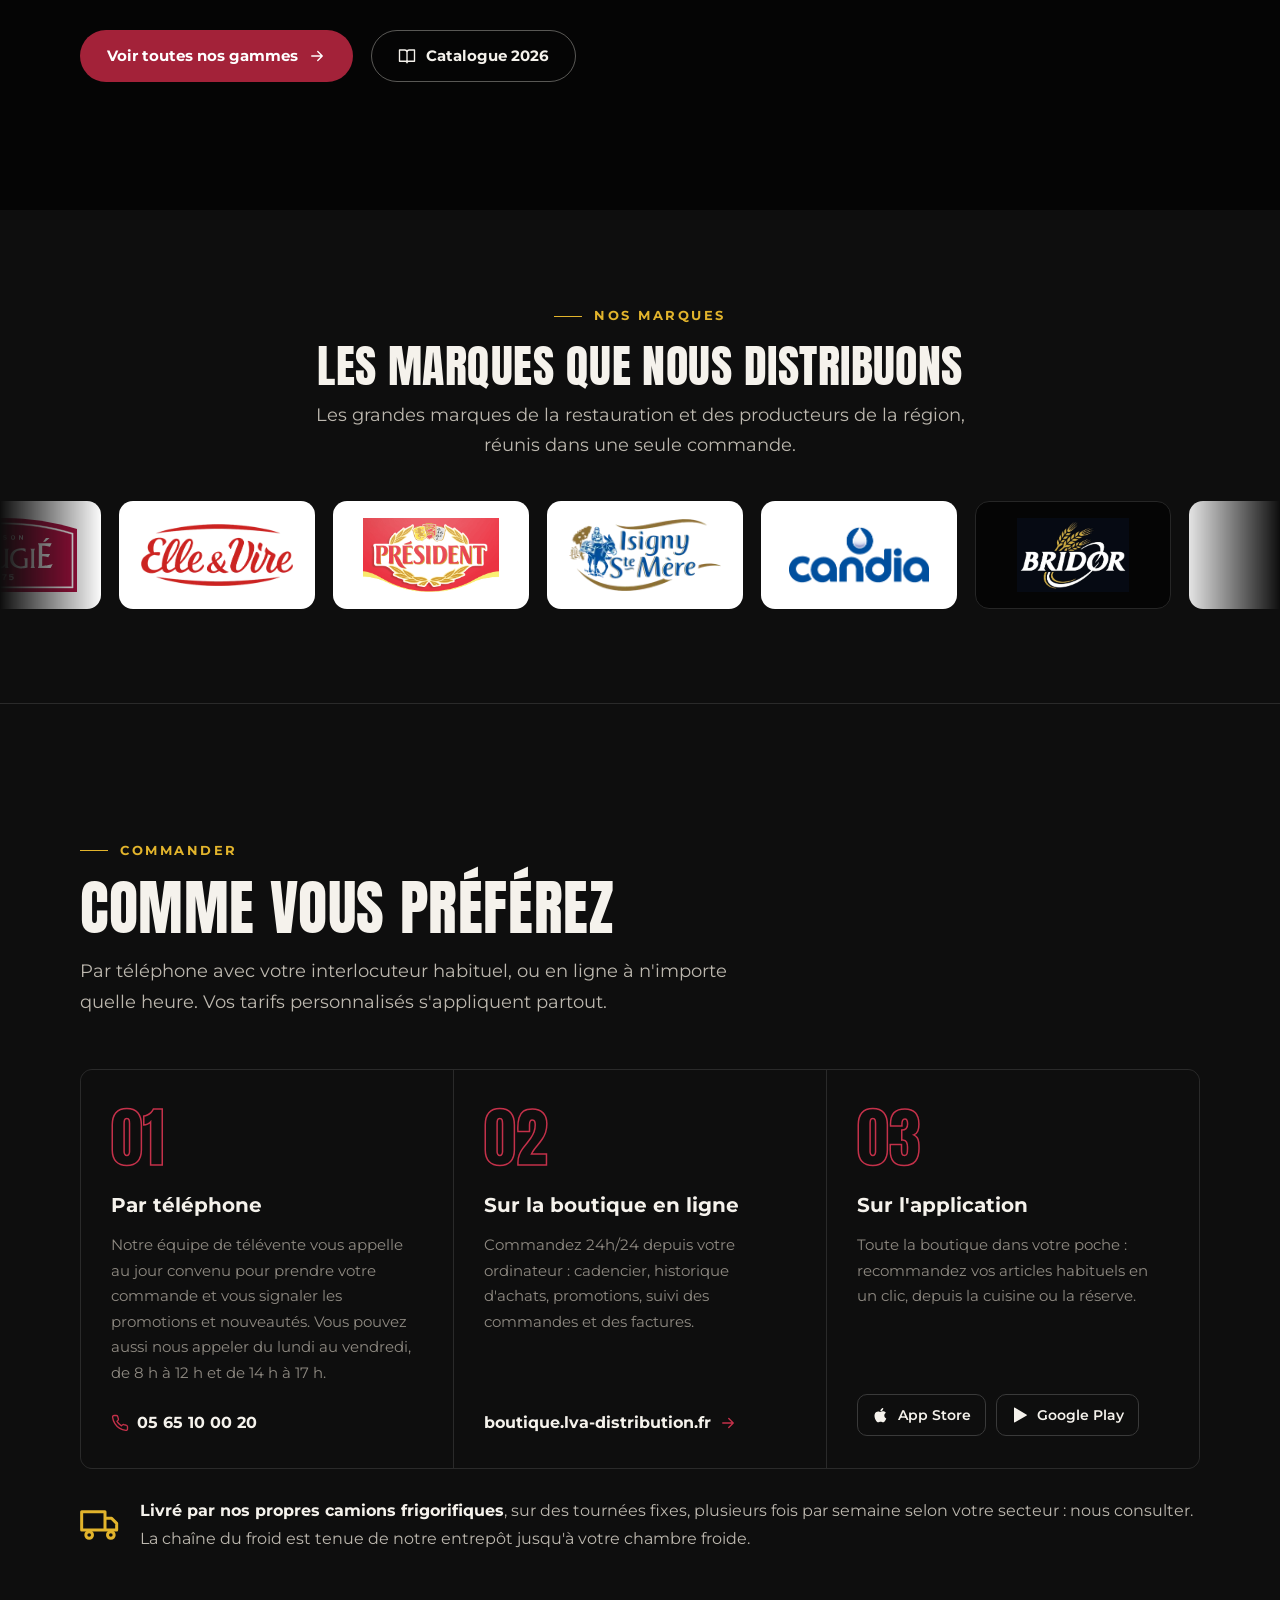
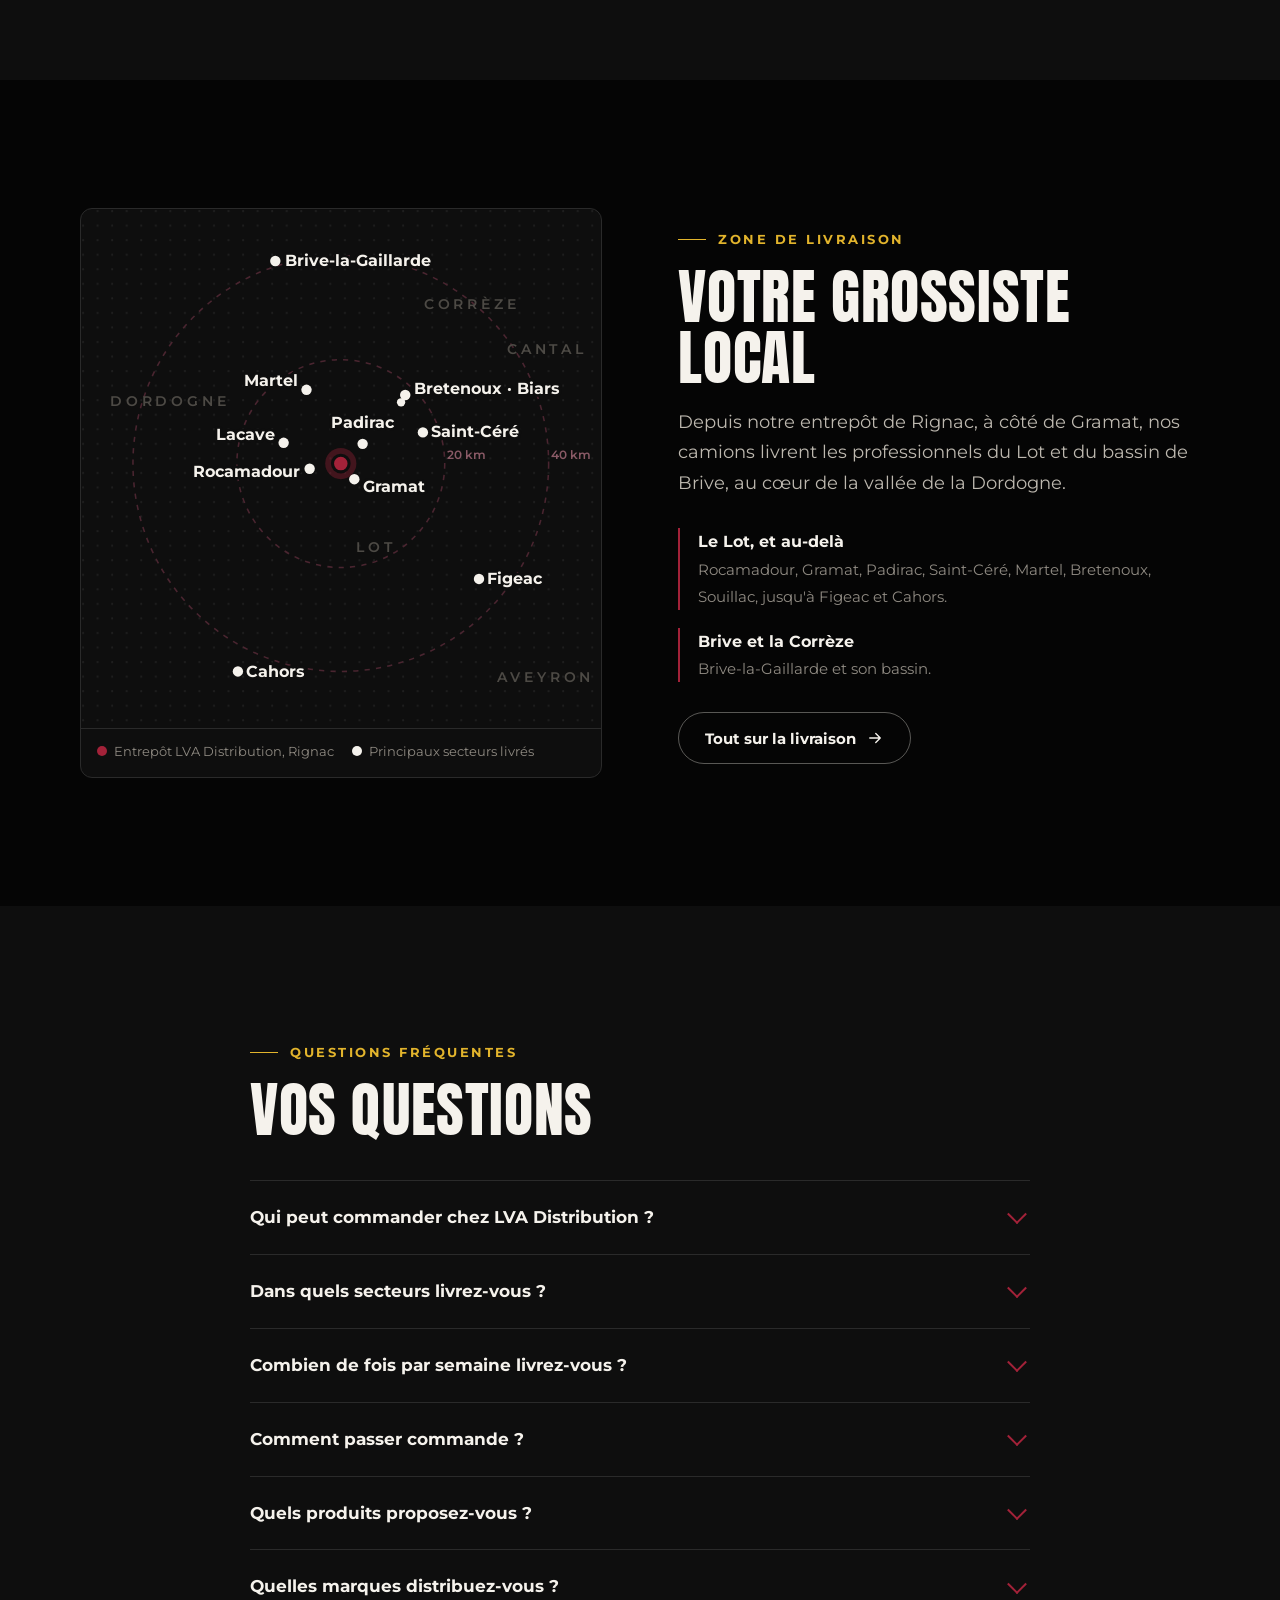
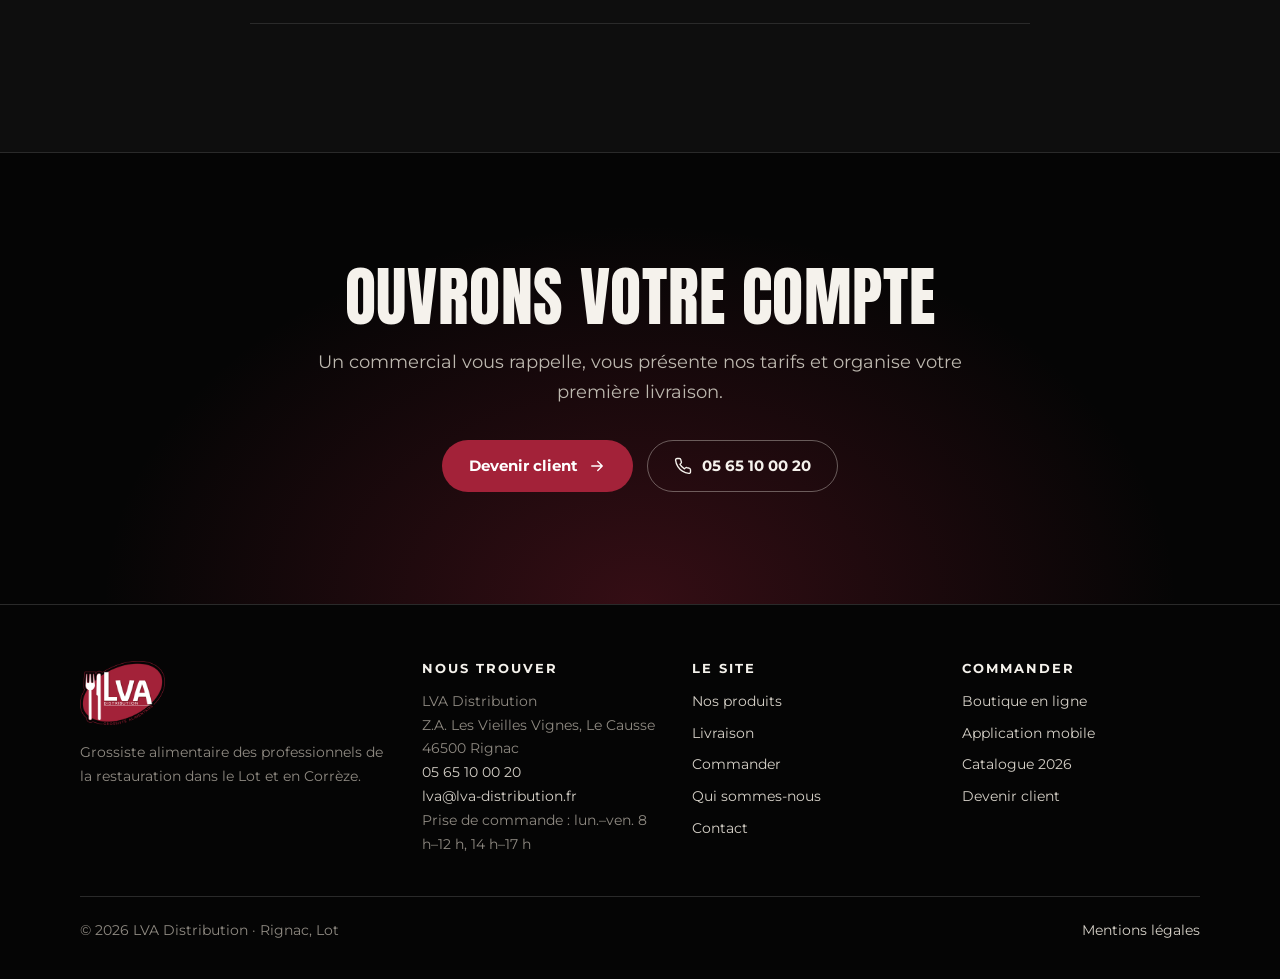
==== commit a8c9a404: "Produits et accueil : magret sur planche et tomme sur planche À la demande de Yoann, la cuisse confi" ====
--- a/docs/index.html
+++ b/docs/index.html
@@ -107,10 +107,10 @@
     <p class="chapo">Du frais au surgelé, de l'épicerie aux emballages : une seule commande, une seule livraison. Le frais est notre cœur de métier.</p>
     <div class="mosaique">
       <figure class="tuile"><img src="assets/img/viandes.webp" alt="Pièces de bœuf grillées sur une ardoise" loading="lazy" width="700" height="700"><figcaption><b>Viandes</b><span>Bœuf, veau, agneau, porc, volaille</span></figcaption></figure>
-      <figure class="tuile"><img src="assets/img/univers/fromages-plateau.webp" alt="Assortiment de fromages à la coupe sur une ardoise" loading="lazy" width="1200" height="800"><figcaption><b>Fromages</b><span>Coupe, portions, râpés, Rocamadour AOP</span></figcaption></figure>
+      <figure class="tuile"><img src="assets/img/univers/fromages-tomme.webp" alt="Tomme coupée sur une planche en bois" loading="lazy" width="1200" height="800"><figcaption><b>Fromages</b><span>Coupe, portions, râpés, Rocamadour AOP</span></figcaption></figure>
       <figure class="tuile"><img src="assets/img/charcuteries.webp" alt="Tranches de jambon et de lard sur une planche" loading="lazy" width="700" height="700"><figcaption><b>Charcuteries</b><span>Tranchées et à la coupe</span></figcaption></figure>
       <figure class="tuile"><img src="assets/img/boulangerie.webp" alt="Croissants dorés sur une plaque" loading="lazy" width="540" height="465"><figcaption><b>Boulangerie</b><span>Pains, viennoiseries, prêts à garnir</span></figcaption></figure>
-      <figure class="tuile"><img src="assets/img/univers/canard.webp" alt="Cuisse de canard confite sur une ardoise" loading="lazy" width="911" height="607"><figcaption><b>Canard</b><span>Magrets, cuisses, confits</span></figcaption></figure>
+      <figure class="tuile"><img src="assets/img/univers/canard-magret.webp" alt="Magrets de canard crus sur une planche en bois" loading="lazy" width="1200" height="800"><figcaption><b>Canard</b><span>Magrets, cuisses, confits</span></figcaption></figure>
     </div>
     <div class="pied-section">
       <a class="btn btn-rouge" href="produits/">Voir toutes nos gammes <svg class="ic"><use href="#i-fleche"/></svg></a>
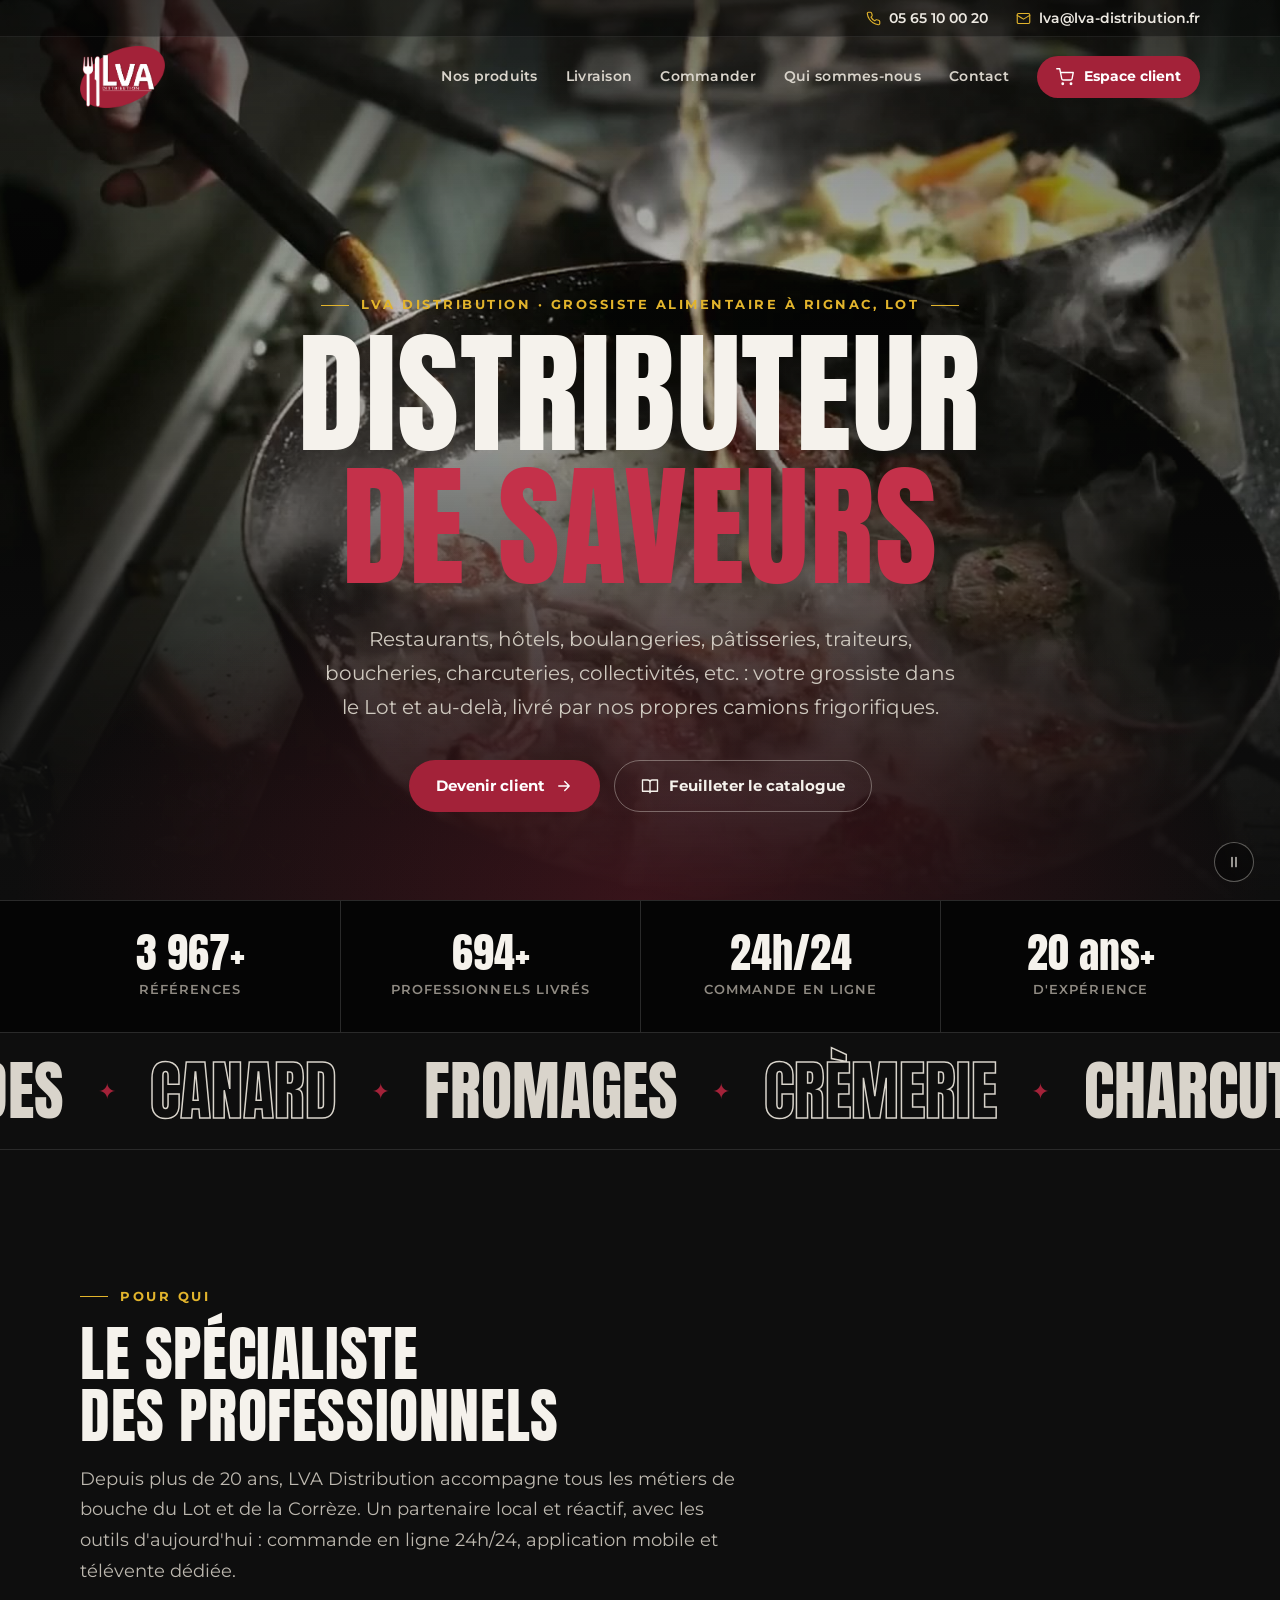
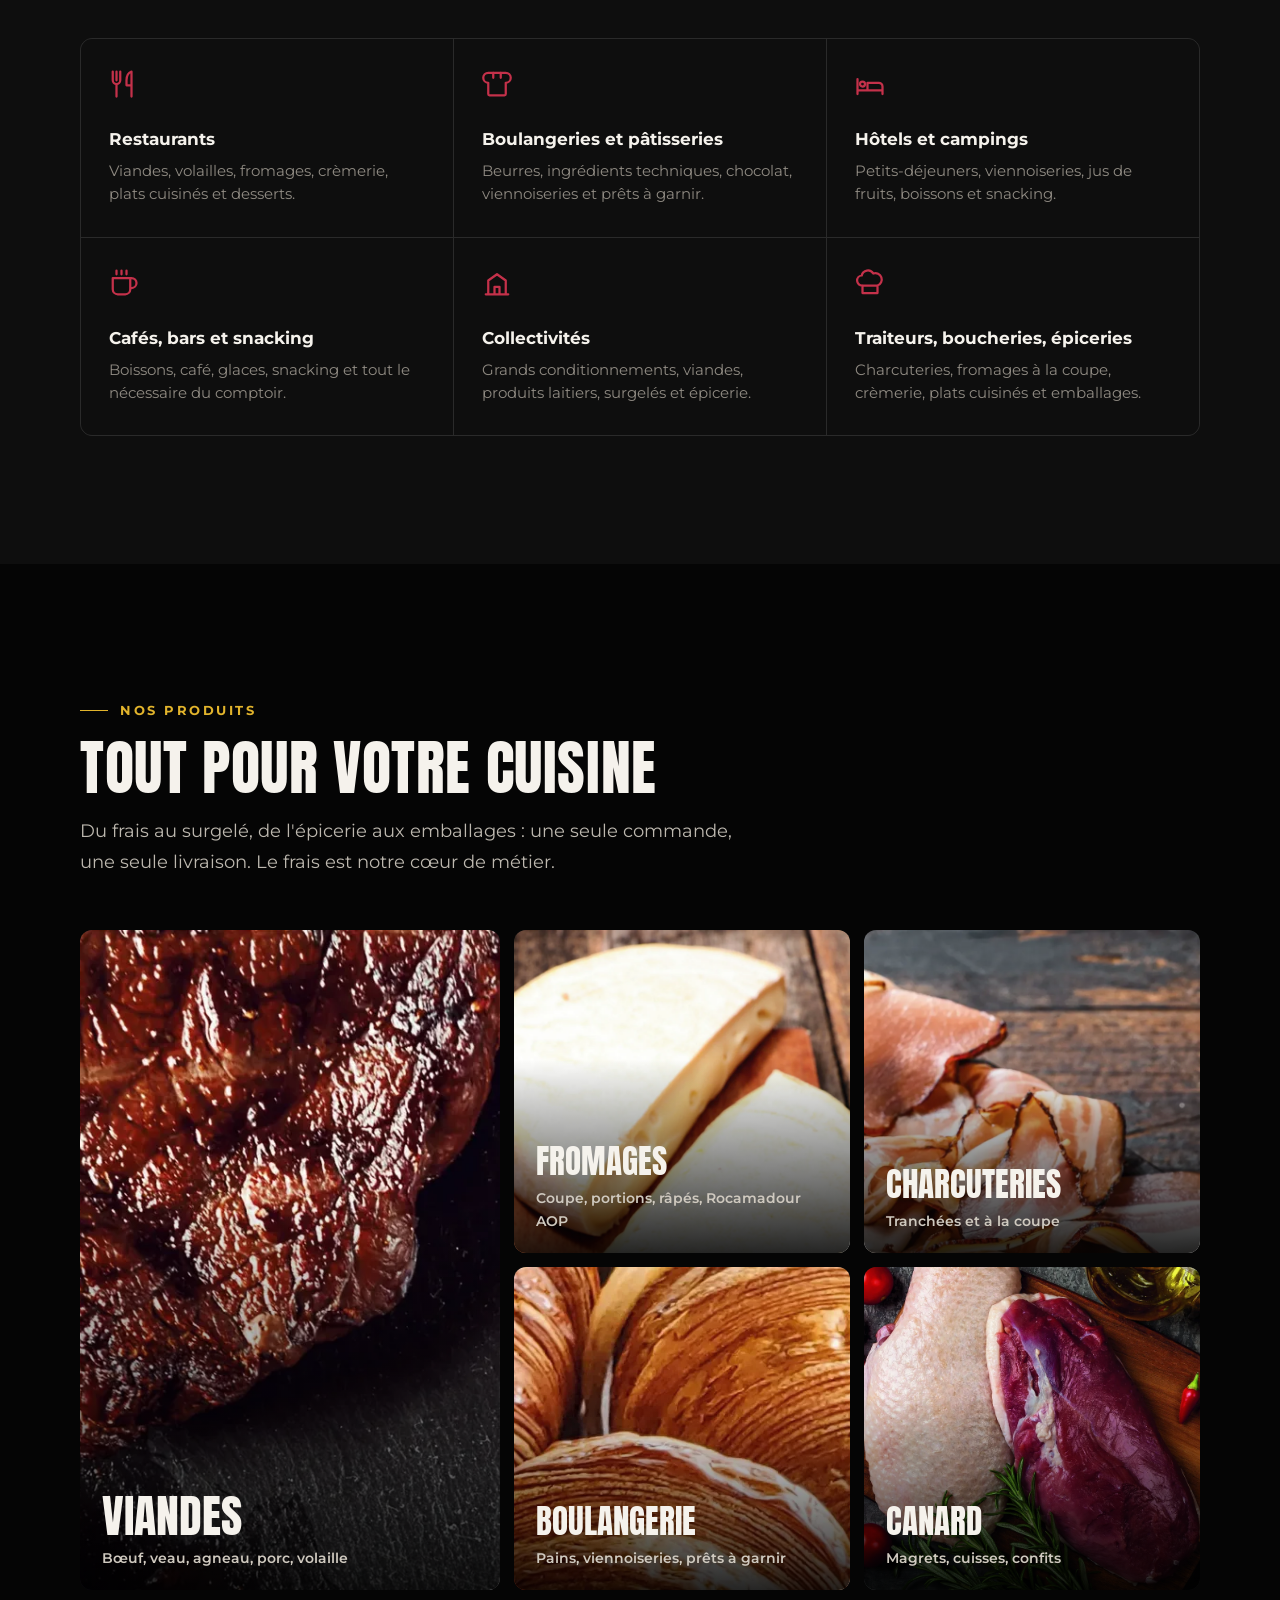
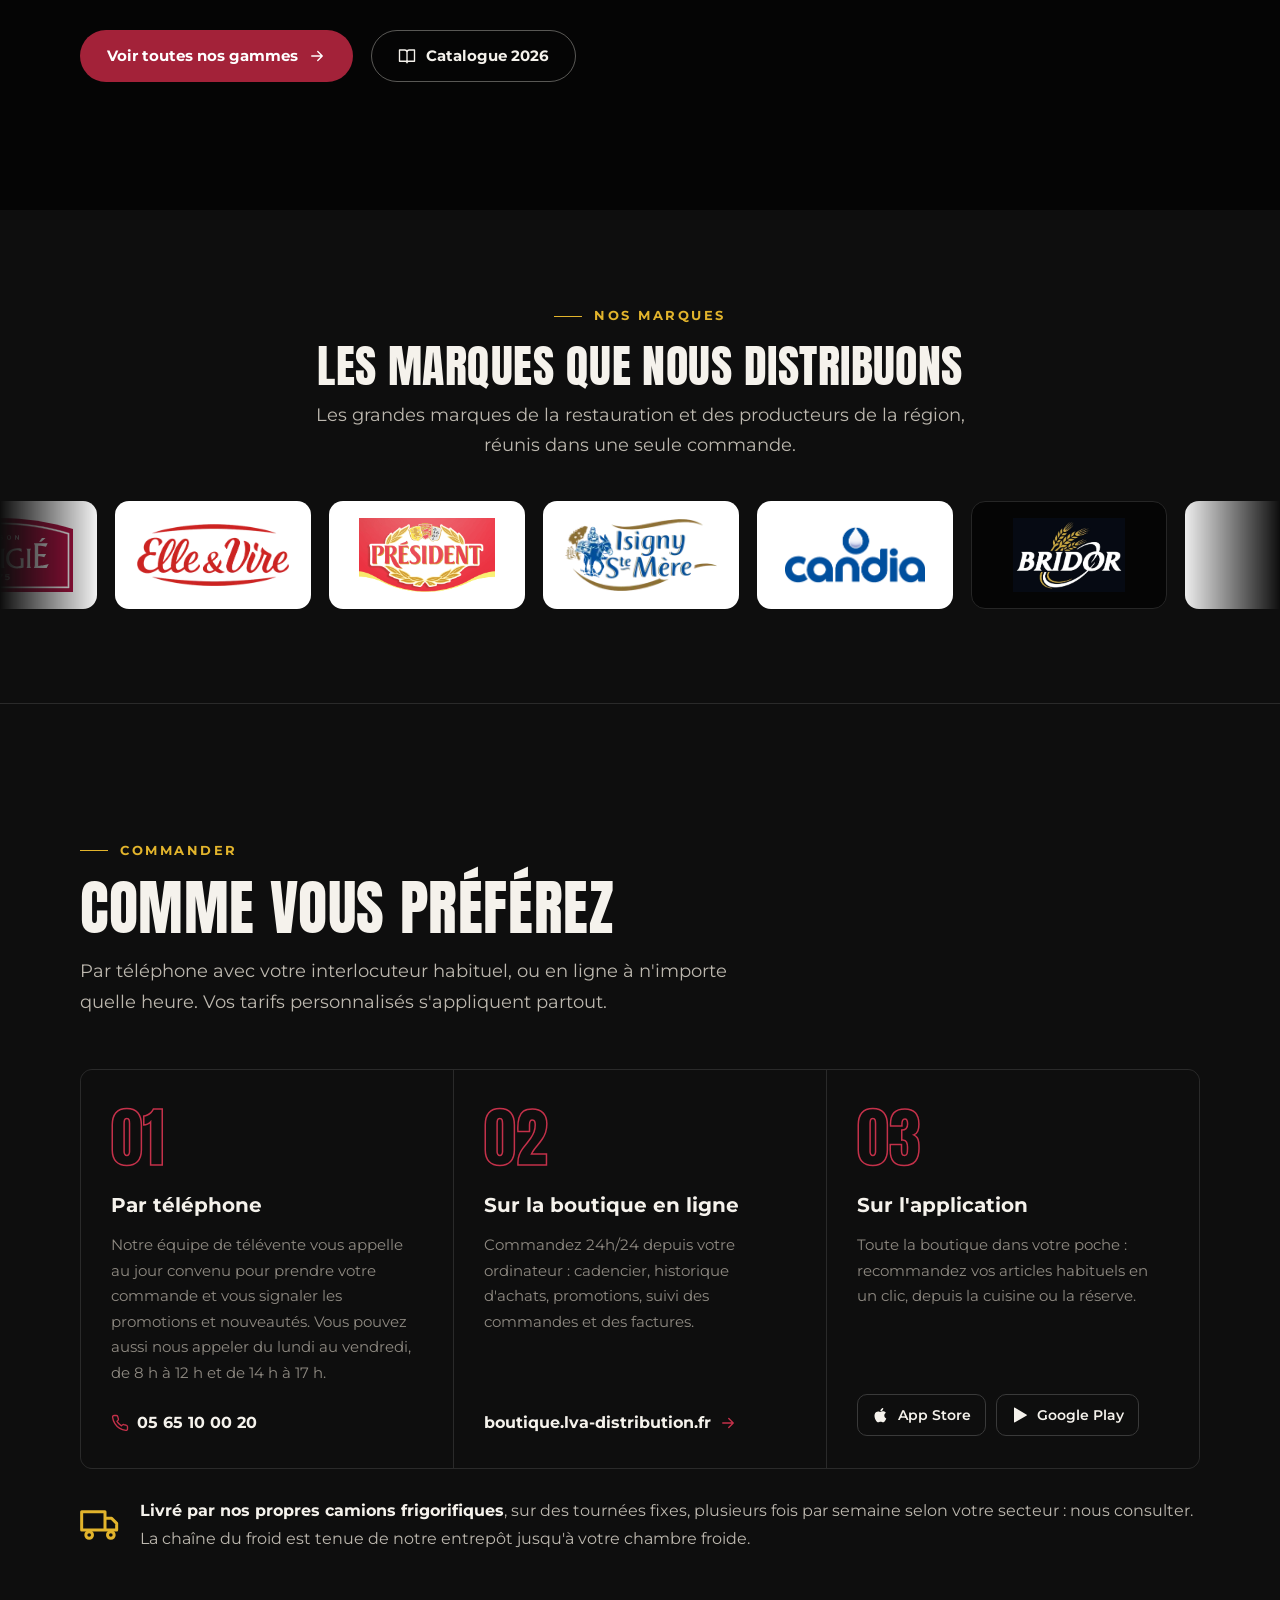
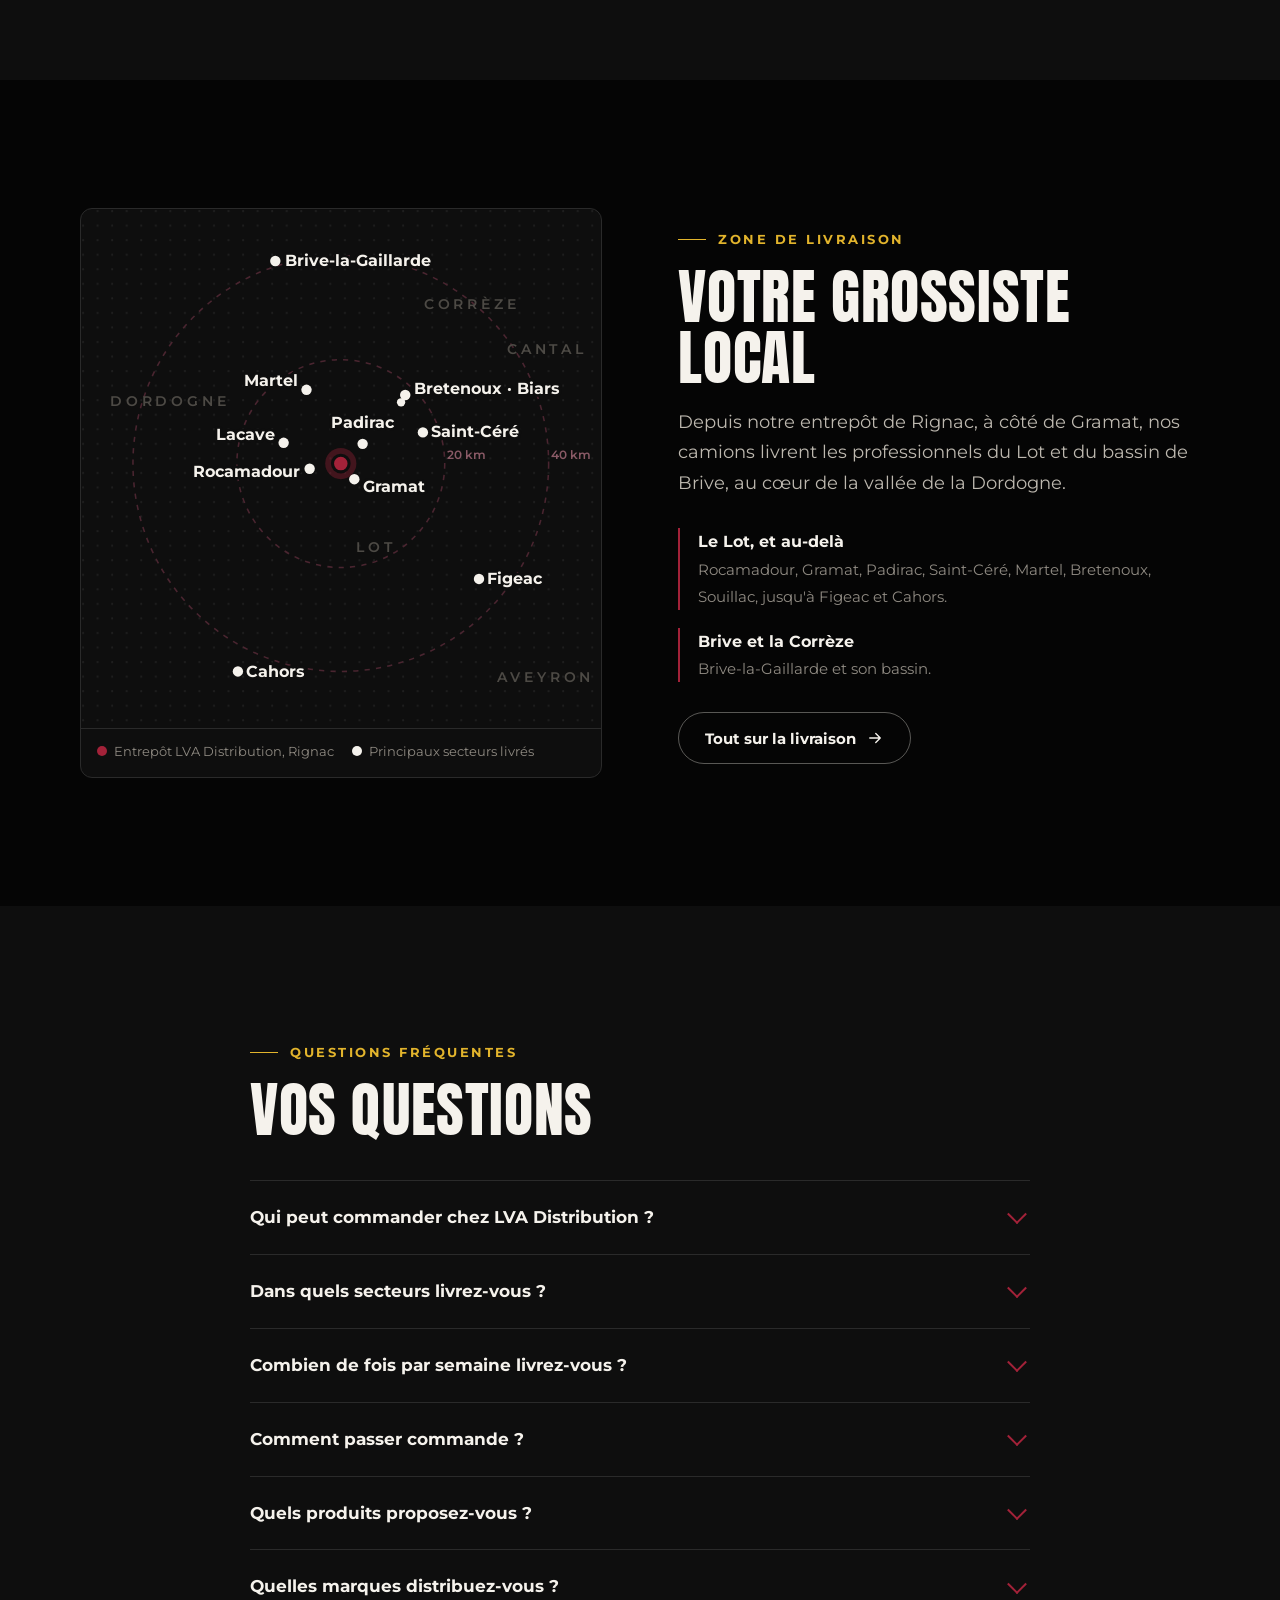
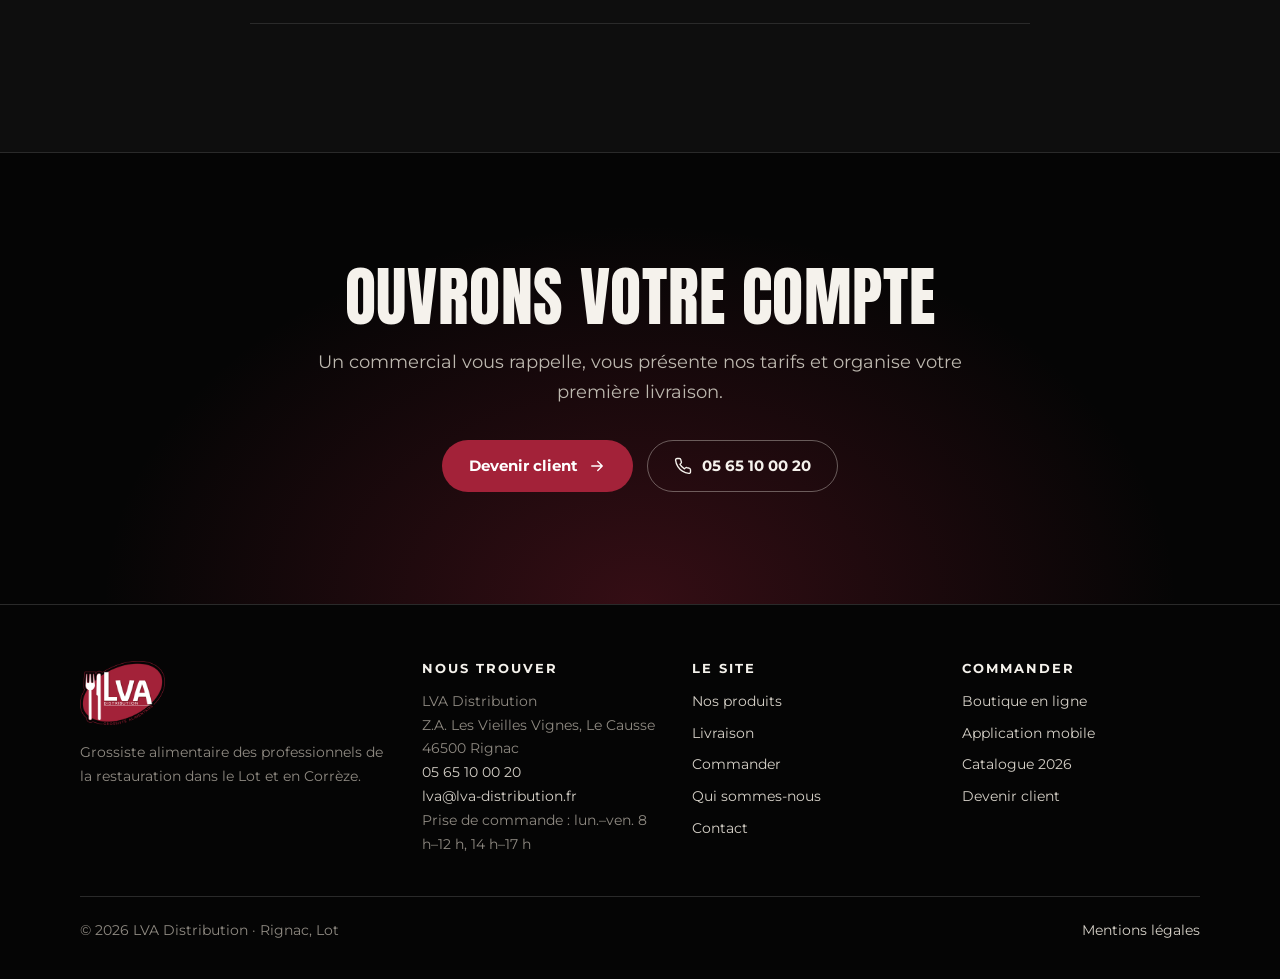
==== commit b0ffbc48: "Mesure : ville approximative du visiteur (local ou pas) + tableau sur /stats/ Avant d'enregistrer un" ====
--- a/docs/index.html
+++ b/docs/index.html
@@ -26,9 +26,9 @@
 <link rel="apple-touch-icon" href="assets/img/apple-touch-icon.png">
 <link rel="preload" href="assets/fonts/anton-latin-400-normal.woff2" as="font" type="font/woff2" crossorigin>
 <link rel="preload" href="assets/video/hero-cuisine.jpg?v=caba2e98" as="image" fetchpriority="high">
-<link rel="stylesheet" href="assets/site.css?v=41789048">
+<link rel="stylesheet" href="assets/site.css?v=0bff5039">
 <script>document.documentElement.classList.add('js')</script>
-<script type="application/ld+json">{"@context":"https://schema.org","@graph":[{"@type":["WholesaleStore","Organization"],"@id":"https://www.lva-distribution.fr/#entreprise","name":"LVA Distribution","slogan":"Distributeur de saveurs","description":"Grossiste alimentaire pour les professionnels de la restauration et des métiers de bouche dans le Lot et en Corrèze : plus de 4 000 références en frais, surgelé et épicerie, livrées en camions frigorifiques.","url":"https://www.lva-distribution.fr/","logo":"https://www.lva-distribution.fr/assets/img/logo-lva.png","image":"https://www.lva-distribution.fr/assets/img/partage.jpg","telephone":"+33565100020","openingHoursSpecification":[{"@type":"OpeningHoursSpecification","dayOfWeek":["Monday","Tuesday","Wednesday","Thursday","Friday"],"opens":"08:00","closes":"12:00"},{"@type":"OpeningHoursSpecification","dayOfWeek":["Monday","Tuesday","Wednesday","Thursday","Friday"],"opens":"14:00","closes":"17:00"}],"address":{"@type":"PostalAddress","streetAddress":"Z.A. Les Vieilles Vignes, Le Causse","postalCode":"46500","addressLocality":"Rignac","addressRegion":"Occitanie","addressCountry":"FR"},"geo":{"@type":"GeoCoordinates","latitude":44.808,"longitude":1.693},"areaServed":[{"@type":"City","name":"Rocamadour"},{"@type":"City","name":"Gramat"},{"@type":"City","name":"Padirac"},{"@type":"City","name":"Alvignac"},{"@type":"City","name":"Lacave"},{"@type":"City","name":"Martel"},{"@type":"City","name":"Saint-Céré"},{"@type":"City","name":"Bretenoux"},{"@type":"City","name":"Biars-sur-Cère"},{"@type":"City","name":"Souillac"},{"@type":"City","name":"Figeac"},{"@type":"City","name":"Cahors"},{"@type":"City","name":"Brive-la-Gaillarde"},{"@type":"AdministrativeArea","name":"Lot"},{"@type":"AdministrativeArea","name":"Corrèze"}],"knowsAbout":["Viandes et volailles","Canard","Crèmerie et laits","Fromages","Charcuteries","Boulangerie et viennoiserie","Ingrédients boulangerie-pâtisserie","Matériel de cuisine et de pâtisserie","Plats cuisinés","Légumes et accompagnements","Desserts et glaces","Boissons","Épicerie, huiles et confitures","Emballages et hygiène"],"sameAs":["https://apps.apple.com/fr/app/lva-distribution/id6754167450","https://play.google.com/store/apps/details?id=fr.lva.ecommerce"],"potentialAction":{"@type":"OrderAction","target":"https://boutique.lva-distribution.fr/"},"email":"lva@lva-distribution.fr","vatID":"FR62801124116","taxID":"801124116"},{"@type":"WebSite","@id":"https://www.lva-distribution.fr/#site","url":"https://www.lva-distribution.fr/","name":"LVA Distribution","inLanguage":"fr-FR","publisher":{"@id":"https://www.lva-distribution.fr/#entreprise"}},{"@type":"WebPage","@id":"https://www.lva-distribution.fr/#page","url":"https://www.lva-distribution.fr/","name":"LVA Distribution · Grossiste alimentaire Lot et Corrèze","description":"Grossiste alimentaire à Rignac (Lot) : plus de 4 000 références en frais, surgelé et épicerie, livrées en camion frigorifique dans le Lot et en Corrèze.","inLanguage":"fr-FR","isPartOf":{"@id":"https://www.lva-distribution.fr/#site"},"about":{"@id":"https://www.lva-distribution.fr/#entreprise"},"dateModified":"2026-11-19"},{"@type":"FAQPage","mainEntity":[{"@type":"Question","name":"Qui peut commander chez LVA Distribution ?","acceptedAnswer":{"@type":"Answer","text":"Nous travaillons d'abord pour les professionnels : restaurants, boulangeries et pâtisseries, hôtels et campings, cafés et bars, collectivités, traiteurs, boucheries, charcuteries et épiceries. Les particuliers peuvent aussi commander : appelez-nous. L'ouverture d'un compte se fait sur simple demande, par téléphone au 05 65 10 00 20 ou par le formulaire de contact."}},{"@type":"Question","name":"Dans quels secteurs livrez-vous ?","acceptedAnswer":{"@type":"Answer","text":"Nous livrons depuis notre entrepôt de Rignac, à côté de Gramat : le Lot et au-delà (Rocamadour, Gramat, Padirac, Saint-Céré, Martel, Bretenoux, Biars-sur-Cère, Souillac, Figeac, Cahors…), ainsi que Brive-la-Gaillarde et la Corrèze."}},{"@type":"Question","name":"Combien de fois par semaine livrez-vous ?","acceptedAnswer":{"@type":"Answer","text":"Nous livrons plusieurs fois par semaine, en tournées fixes. Les jours de passage dépendent de votre secteur : nous consulter."}},{"@type":"Question","name":"Comment passer commande ?","acceptedAnswer":{"@type":"Answer","text":"Trois possibilités : par téléphone avec notre équipe de télévente, sur la boutique en ligne boutique.lva-distribution.fr (24h/24), ou sur l'application LVA Distribution (iPhone et Android). Vos tarifs personnalisés s'appliquent partout."}},{"@type":"Question","name":"Quels produits proposez-vous ?","acceptedAnswer":{"@type":"Answer","text":"Plus de 4 000 références : viandes et volailles, canard, crèmerie, fromages, charcuterie, boulangerie et viennoiserie, surgelés, épicerie, boissons, emballages et produits d'hygiène, ainsi que le matériel de cuisine et de pâtisserie."}},{"@type":"Question","name":"Quelles marques distribuez-vous ?","acceptedAnswer":{"@type":"Answer","text":"Nous travaillons notamment avec Rougié, Elle & Vire, Président, Isigny Sainte-Mère, Candia, Debic, Bridor, Vandemoortele, Callebaut, Andros, Jean Floc'h, Louis François, Le 5 Stagioni, Maison Cros, Mutti, Bindi, Glaces de Lyon, Ovipac, Destrel et Garcia de Pou pour les emballages, ainsi qu'avec Mallard Ferrière pour le matériel et des producteurs de la région comme la Fromagerie Duroux et le Domaine de Mordesson (Rocamadour AOP)."}}]}]}</script>
+<script type="application/ld+json">{"@context":"https://schema.org","@graph":[{"@type":["WholesaleStore","Organization"],"@id":"https://www.lva-distribution.fr/#entreprise","name":"LVA Distribution","slogan":"Distributeur de saveurs","description":"Grossiste alimentaire pour les professionnels de la restauration et des métiers de bouche dans le Lot et en Corrèze : plus de 4 000 références en frais, surgelé et épicerie, livrées en camions frigorifiques.","url":"https://www.lva-distribution.fr/","logo":"https://www.lva-distribution.fr/assets/img/logo-lva.png","image":"https://www.lva-distribution.fr/assets/img/partage.jpg","telephone":"+33565100020","openingHoursSpecification":[{"@type":"OpeningHoursSpecification","dayOfWeek":["Monday","Tuesday","Wednesday","Thursday","Friday"],"opens":"08:00","closes":"12:00"},{"@type":"OpeningHoursSpecification","dayOfWeek":["Monday","Tuesday","Wednesday","Thursday","Friday"],"opens":"14:00","closes":"17:00"}],"address":{"@type":"PostalAddress","streetAddress":"Z.A. Les Vieilles Vignes, Le Causse","postalCode":"46500","addressLocality":"Rignac","addressRegion":"Occitanie","addressCountry":"FR"},"geo":{"@type":"GeoCoordinates","latitude":44.808,"longitude":1.693},"areaServed":[{"@type":"City","name":"Rocamadour"},{"@type":"City","name":"Gramat"},{"@type":"City","name":"Padirac"},{"@type":"City","name":"Alvignac"},{"@type":"City","name":"Lacave"},{"@type":"City","name":"Martel"},{"@type":"City","name":"Saint-Céré"},{"@type":"City","name":"Bretenoux"},{"@type":"City","name":"Biars-sur-Cère"},{"@type":"City","name":"Souillac"},{"@type":"City","name":"Figeac"},{"@type":"City","name":"Cahors"},{"@type":"City","name":"Brive-la-Gaillarde"},{"@type":"AdministrativeArea","name":"Lot"},{"@type":"AdministrativeArea","name":"Corrèze"}],"knowsAbout":["Viandes et volailles","Canard","Crèmerie et laits","Fromages","Charcuteries","Boulangerie et viennoiserie","Ingrédients boulangerie-pâtisserie","Matériel de cuisine et de pâtisserie","Plats cuisinés","Légumes et accompagnements","Desserts et glaces","Boissons","Épicerie, huiles et confitures","Emballages et hygiène"],"sameAs":["https://apps.apple.com/fr/app/lva-distribution/id6754167450","https://play.google.com/store/apps/details?id=fr.lva.ecommerce"],"potentialAction":{"@type":"OrderAction","target":"https://boutique.lva-distribution.fr/"},"email":"lva@lva-distribution.fr","vatID":"FR62801124116","taxID":"801124116"},{"@type":"WebSite","@id":"https://www.lva-distribution.fr/#site","url":"https://www.lva-distribution.fr/","name":"LVA Distribution","inLanguage":"fr-FR","publisher":{"@id":"https://www.lva-distribution.fr/#entreprise"}},{"@type":"WebPage","@id":"https://www.lva-distribution.fr/#page","url":"https://www.lva-distribution.fr/","name":"LVA Distribution · Grossiste alimentaire Lot et Corrèze","description":"Grossiste alimentaire à Rignac (Lot) : plus de 4 000 références en frais, surgelé et épicerie, livrées en camion frigorifique dans le Lot et en Corrèze.","inLanguage":"fr-FR","isPartOf":{"@id":"https://www.lva-distribution.fr/#site"},"about":{"@id":"https://www.lva-distribution.fr/#entreprise"},"dateModified":"2026-11-22"},{"@type":"FAQPage","mainEntity":[{"@type":"Question","name":"Qui peut commander chez LVA Distribution ?","acceptedAnswer":{"@type":"Answer","text":"Nous travaillons d'abord pour les professionnels : restaurants, boulangeries et pâtisseries, hôtels et campings, cafés et bars, collectivités, traiteurs, boucheries, charcuteries et épiceries. Les particuliers peuvent aussi commander : appelez-nous. L'ouverture d'un compte se fait sur simple demande, par téléphone au 05 65 10 00 20 ou par le formulaire de contact."}},{"@type":"Question","name":"Dans quels secteurs livrez-vous ?","acceptedAnswer":{"@type":"Answer","text":"Nous livrons depuis notre entrepôt de Rignac, à côté de Gramat : le Lot et au-delà (Rocamadour, Gramat, Padirac, Saint-Céré, Martel, Bretenoux, Biars-sur-Cère, Souillac, Figeac, Cahors…), ainsi que Brive-la-Gaillarde et la Corrèze."}},{"@type":"Question","name":"Combien de fois par semaine livrez-vous ?","acceptedAnswer":{"@type":"Answer","text":"Nous livrons plusieurs fois par semaine, en tournées fixes. Les jours de passage dépendent de votre secteur : nous consulter."}},{"@type":"Question","name":"Comment passer commande ?","acceptedAnswer":{"@type":"Answer","text":"Trois possibilités : par téléphone avec notre équipe de télévente, sur la boutique en ligne boutique.lva-distribution.fr (24h/24), ou sur l'application LVA Distribution (iPhone et Android). Vos tarifs personnalisés s'appliquent partout."}},{"@type":"Question","name":"Quels produits proposez-vous ?","acceptedAnswer":{"@type":"Answer","text":"Plus de 4 000 références : viandes et volailles, canard, crèmerie, fromages, charcuterie, boulangerie et viennoiserie, surgelés, épicerie, boissons, emballages et produits d'hygiène, ainsi que le matériel de cuisine et de pâtisserie."}},{"@type":"Question","name":"Quelles marques distribuez-vous ?","acceptedAnswer":{"@type":"Answer","text":"Nous travaillons notamment avec Rougié, Elle & Vire, Président, Isigny Sainte-Mère, Candia, Debic, Bridor, Vandemoortele, Callebaut, Andros, Jean Floc'h, Louis François, Le 5 Stagioni, Maison Cros, Mutti, Bindi, Glaces de Lyon, Ovipac, Destrel et Garcia de Pou pour les emballages, ainsi qu'avec Mallard Ferrière pour le matériel et des producteurs de la région comme la Fromagerie Duroux et le Domaine de Mordesson (Rocamadour AOP)."}}]}]}</script>
 </head>
 <body>
 <svg width="0" height="0" style="position:absolute" aria-hidden="true">
@@ -200,6 +200,6 @@
     </div>
   </div>
 </footer>
-<script src="assets/site.js?v=41789048" defer></script>
+<script src="assets/site.js?v=0bff5039" defer></script>
 </body>
 </html>
